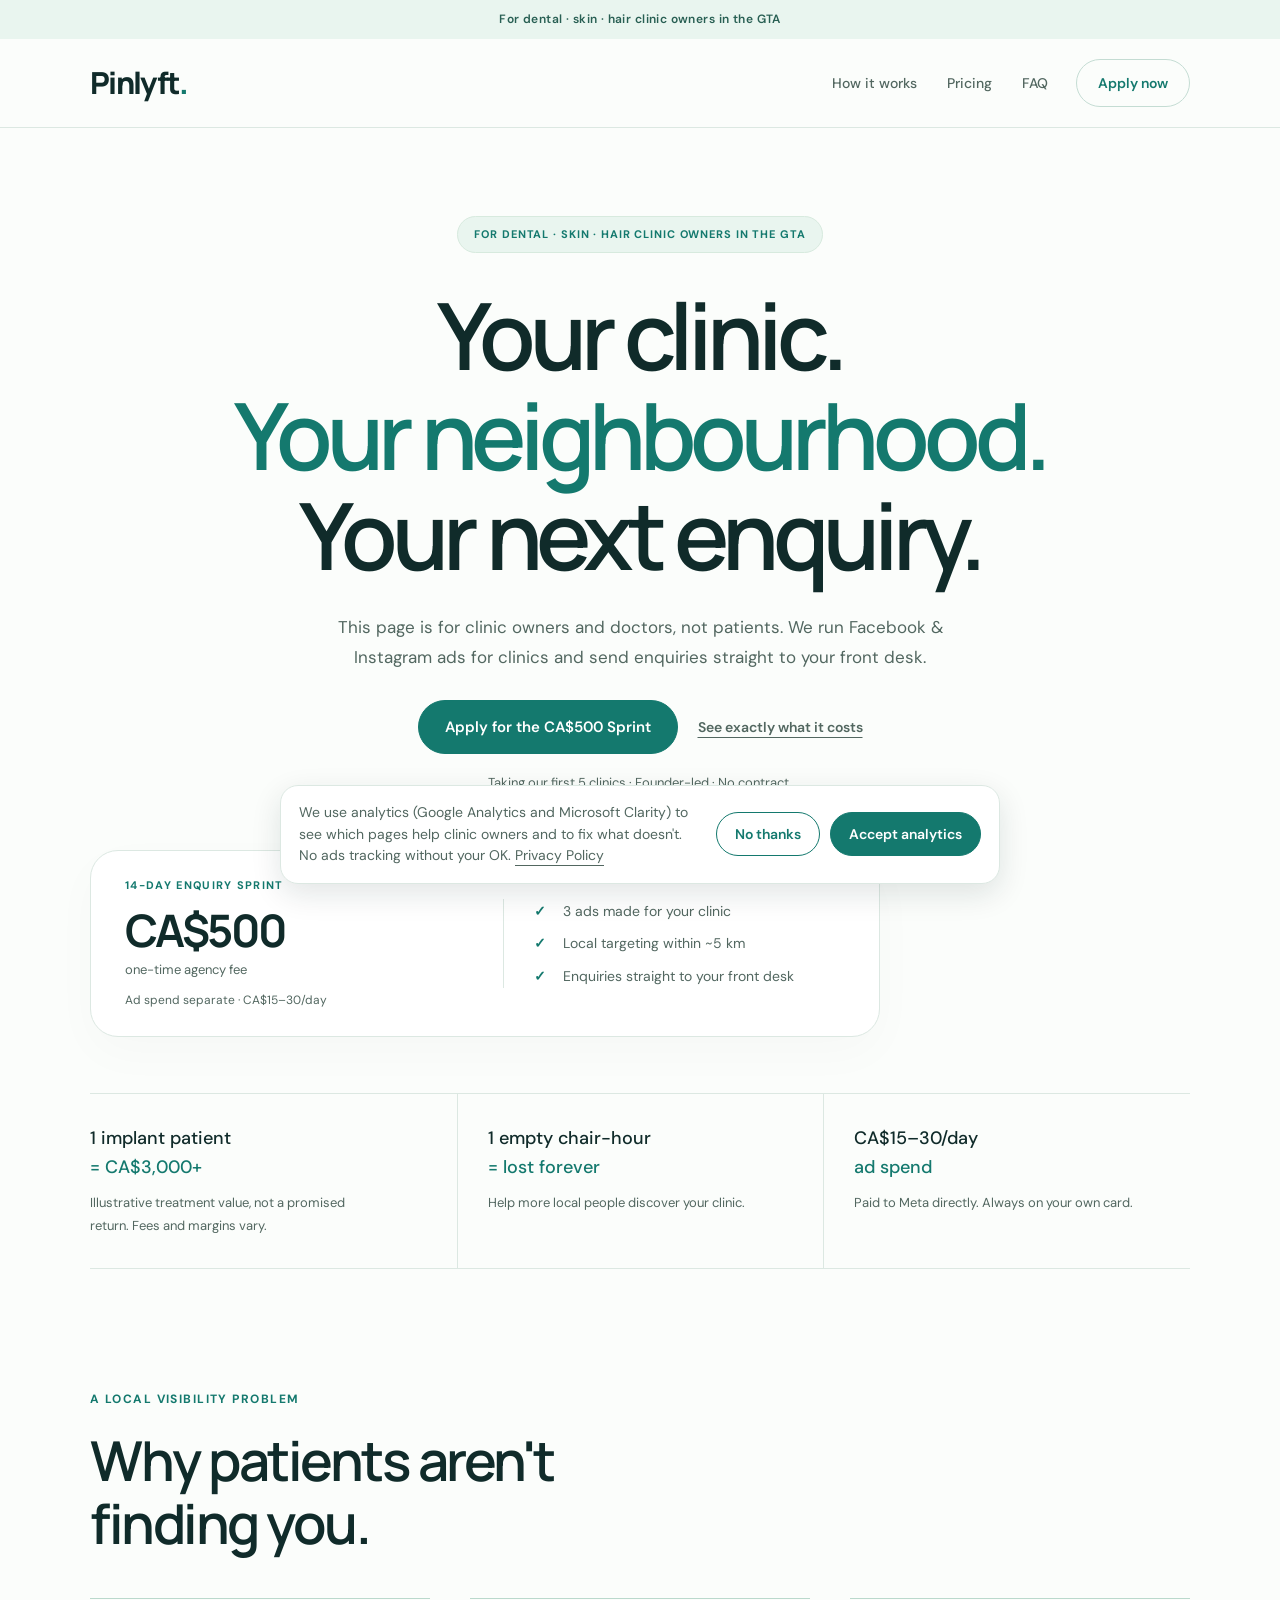
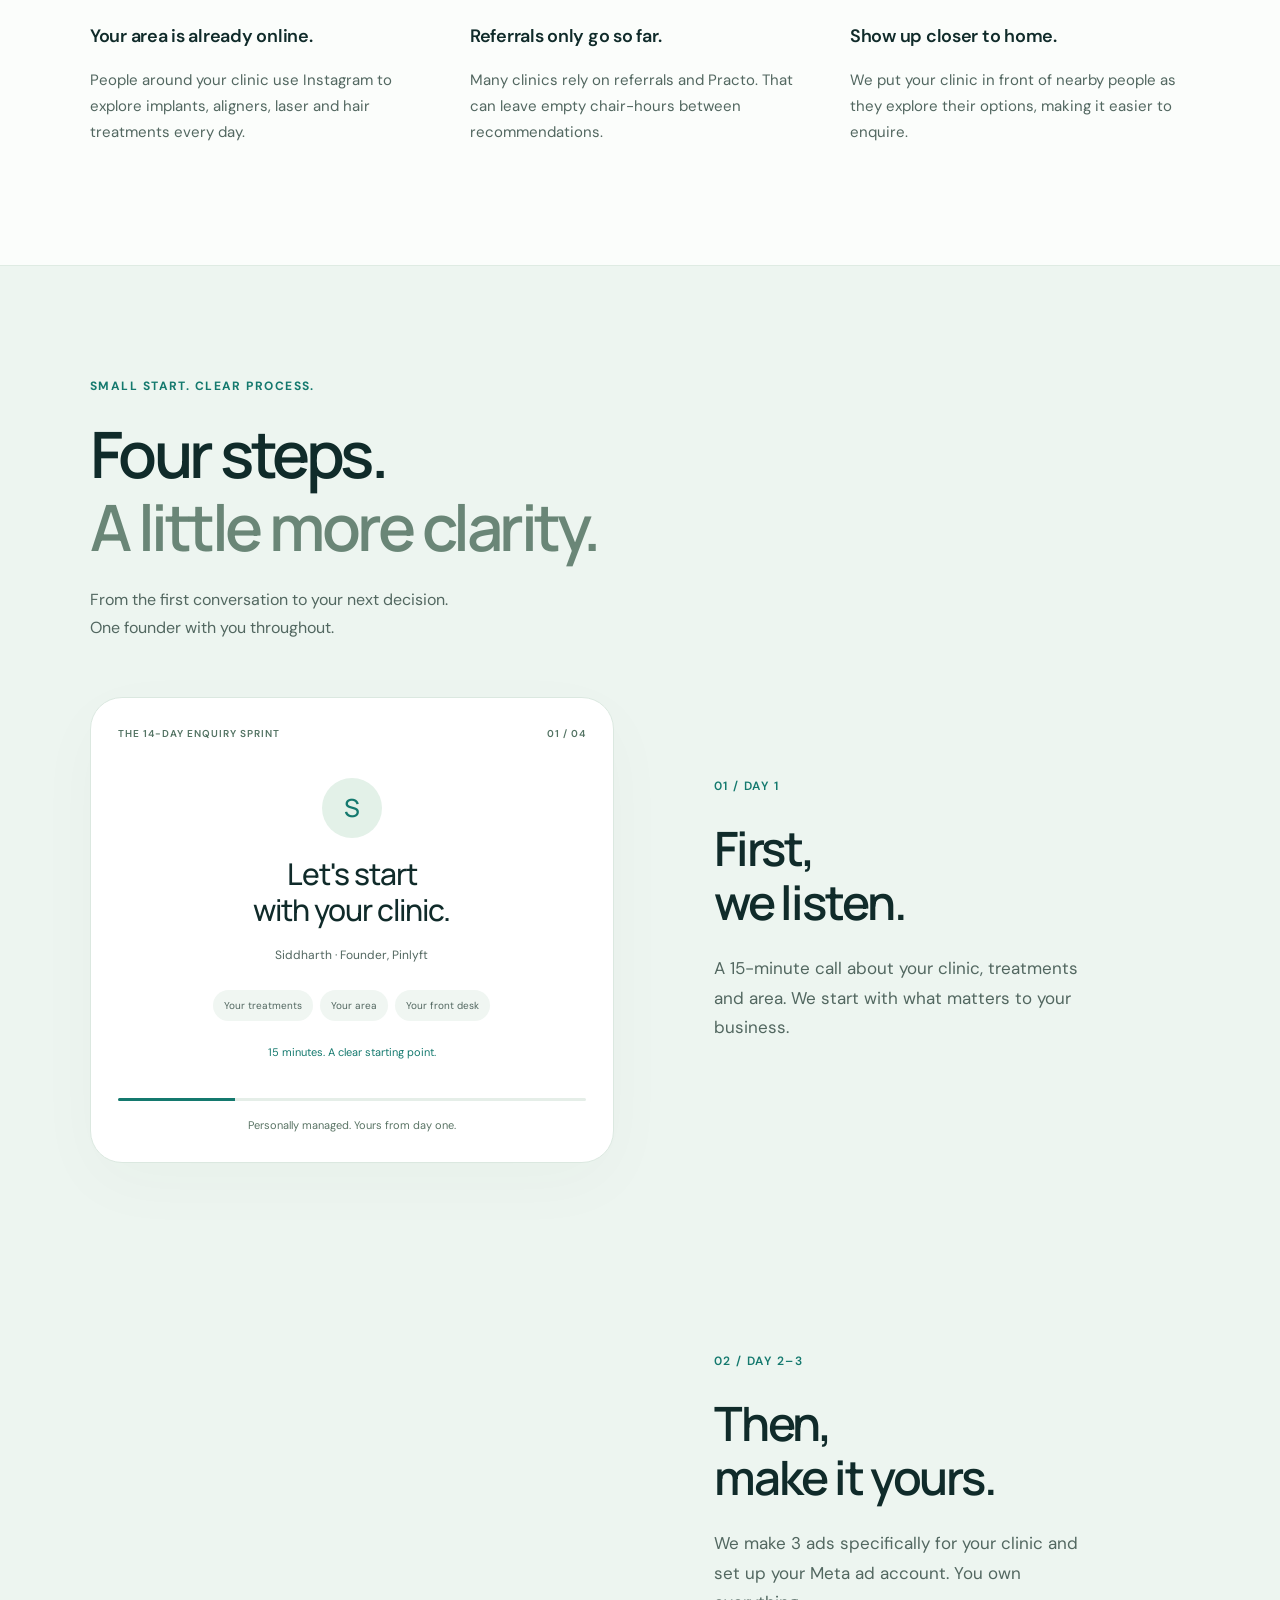
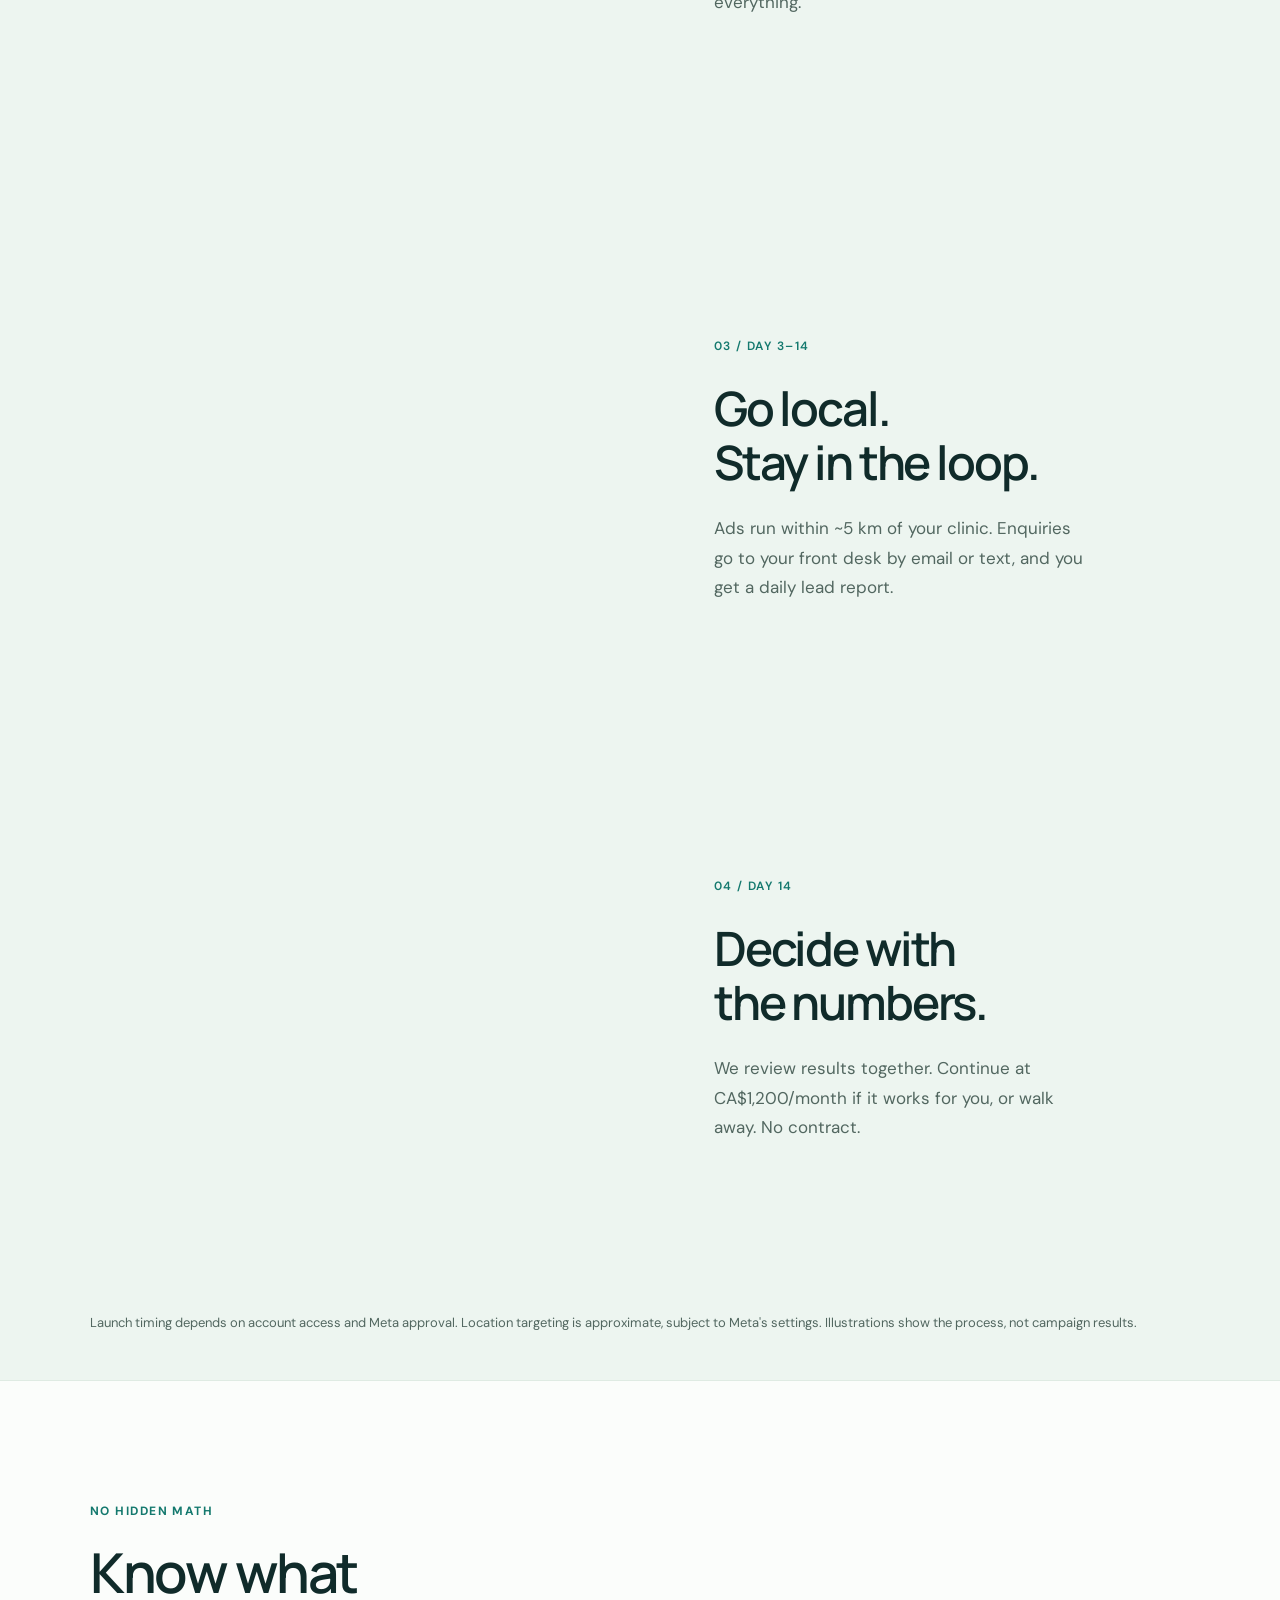
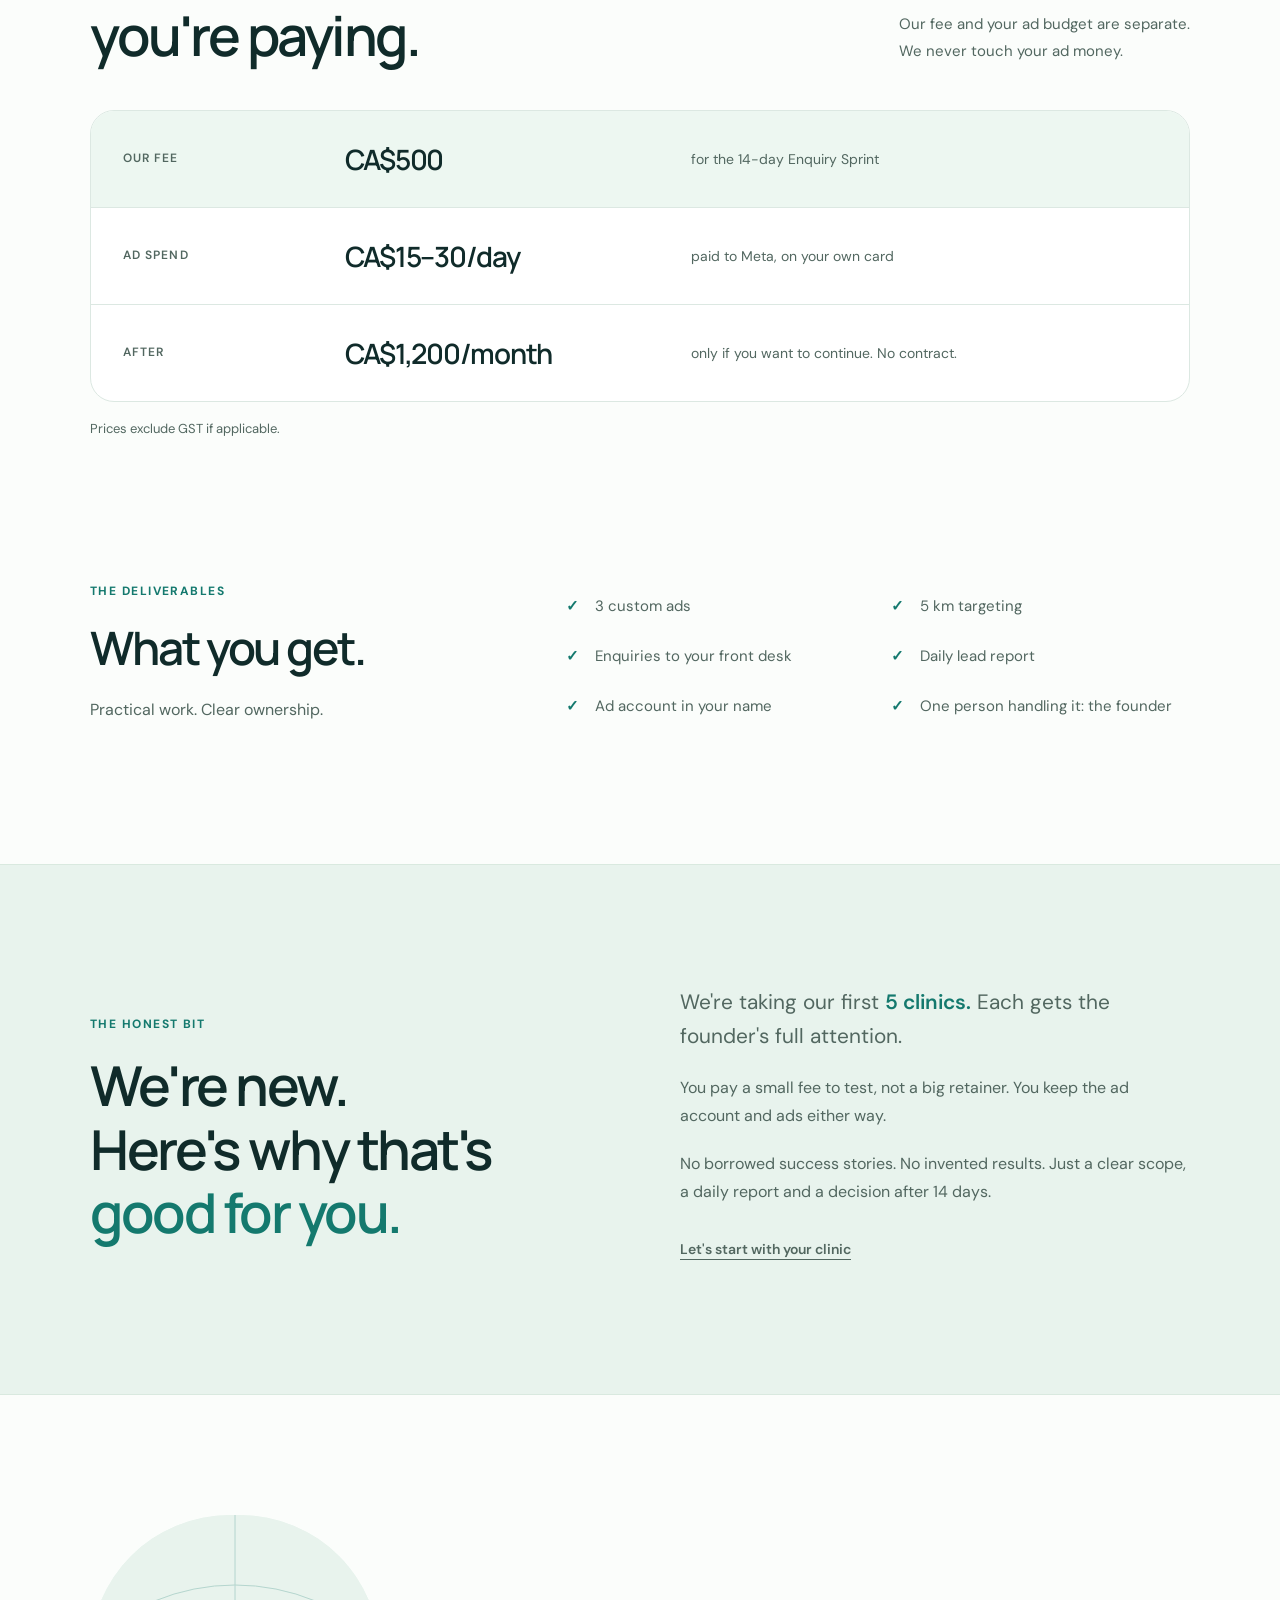
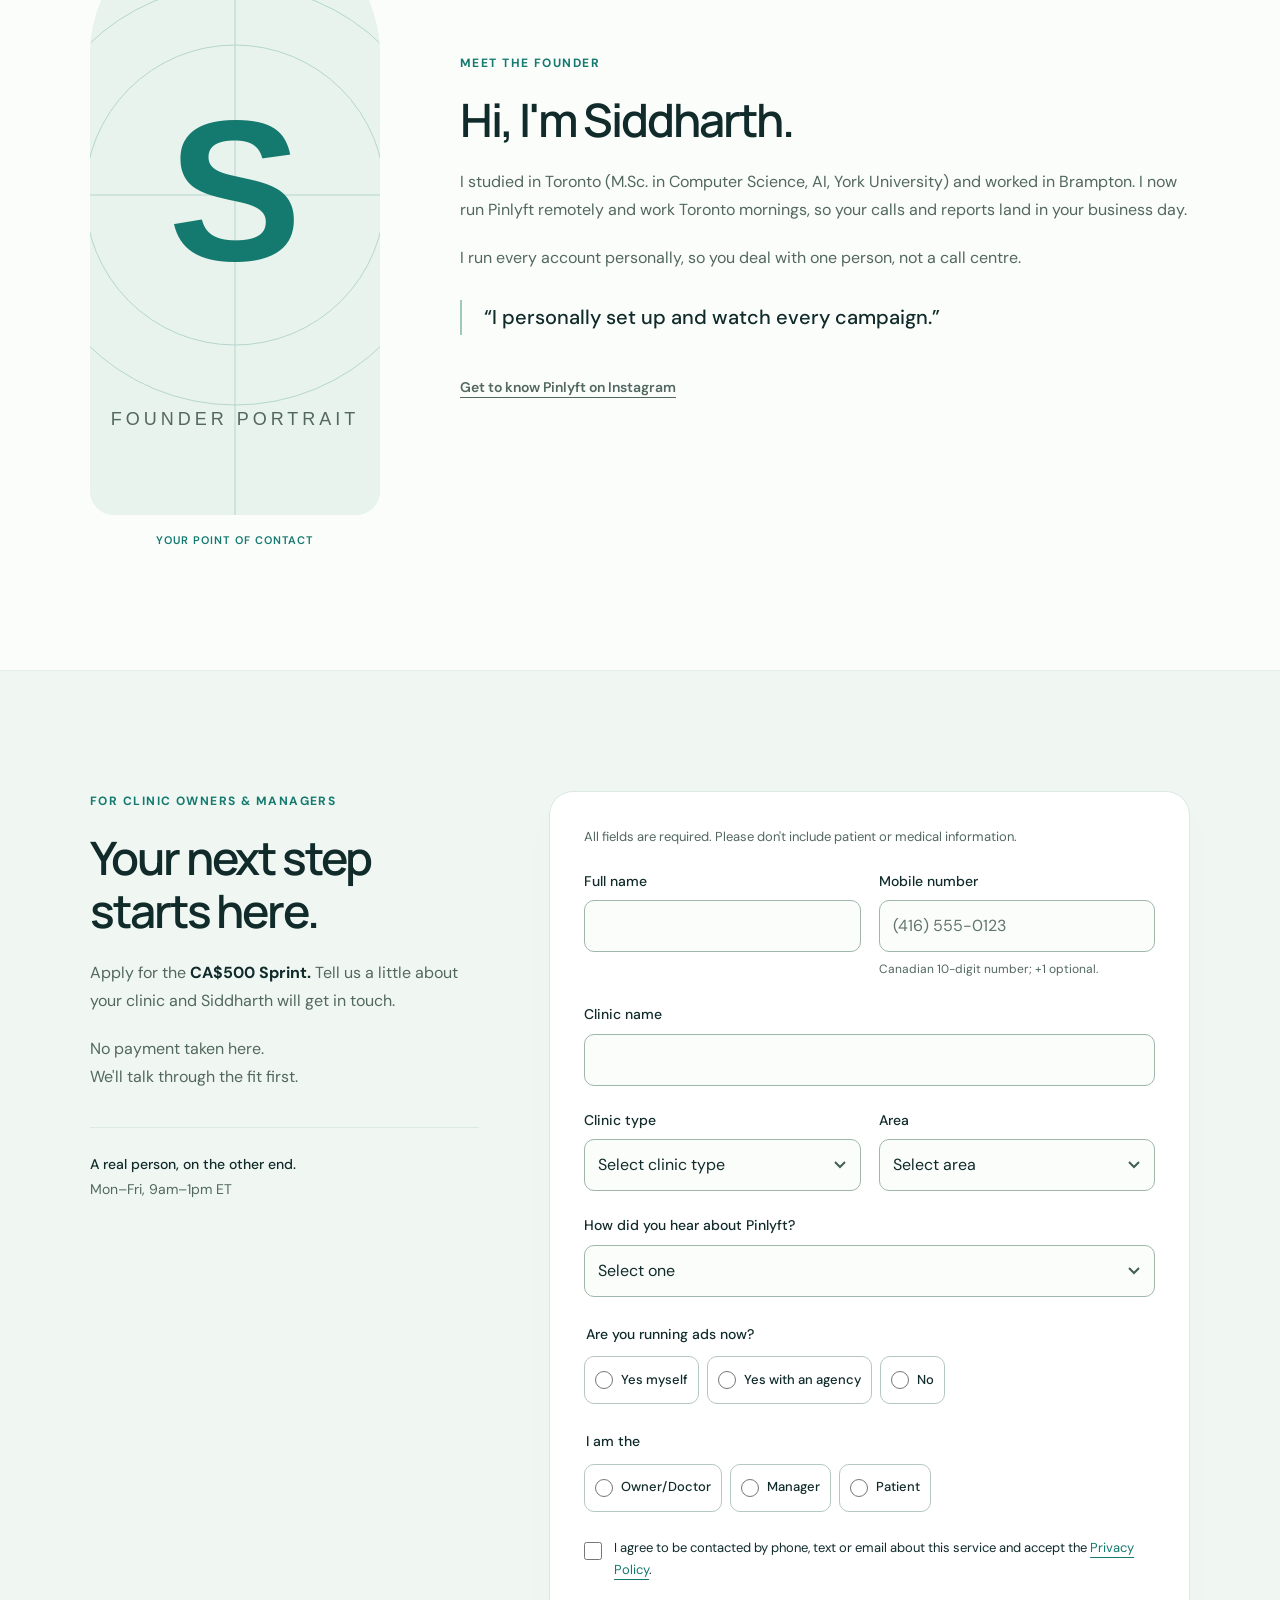
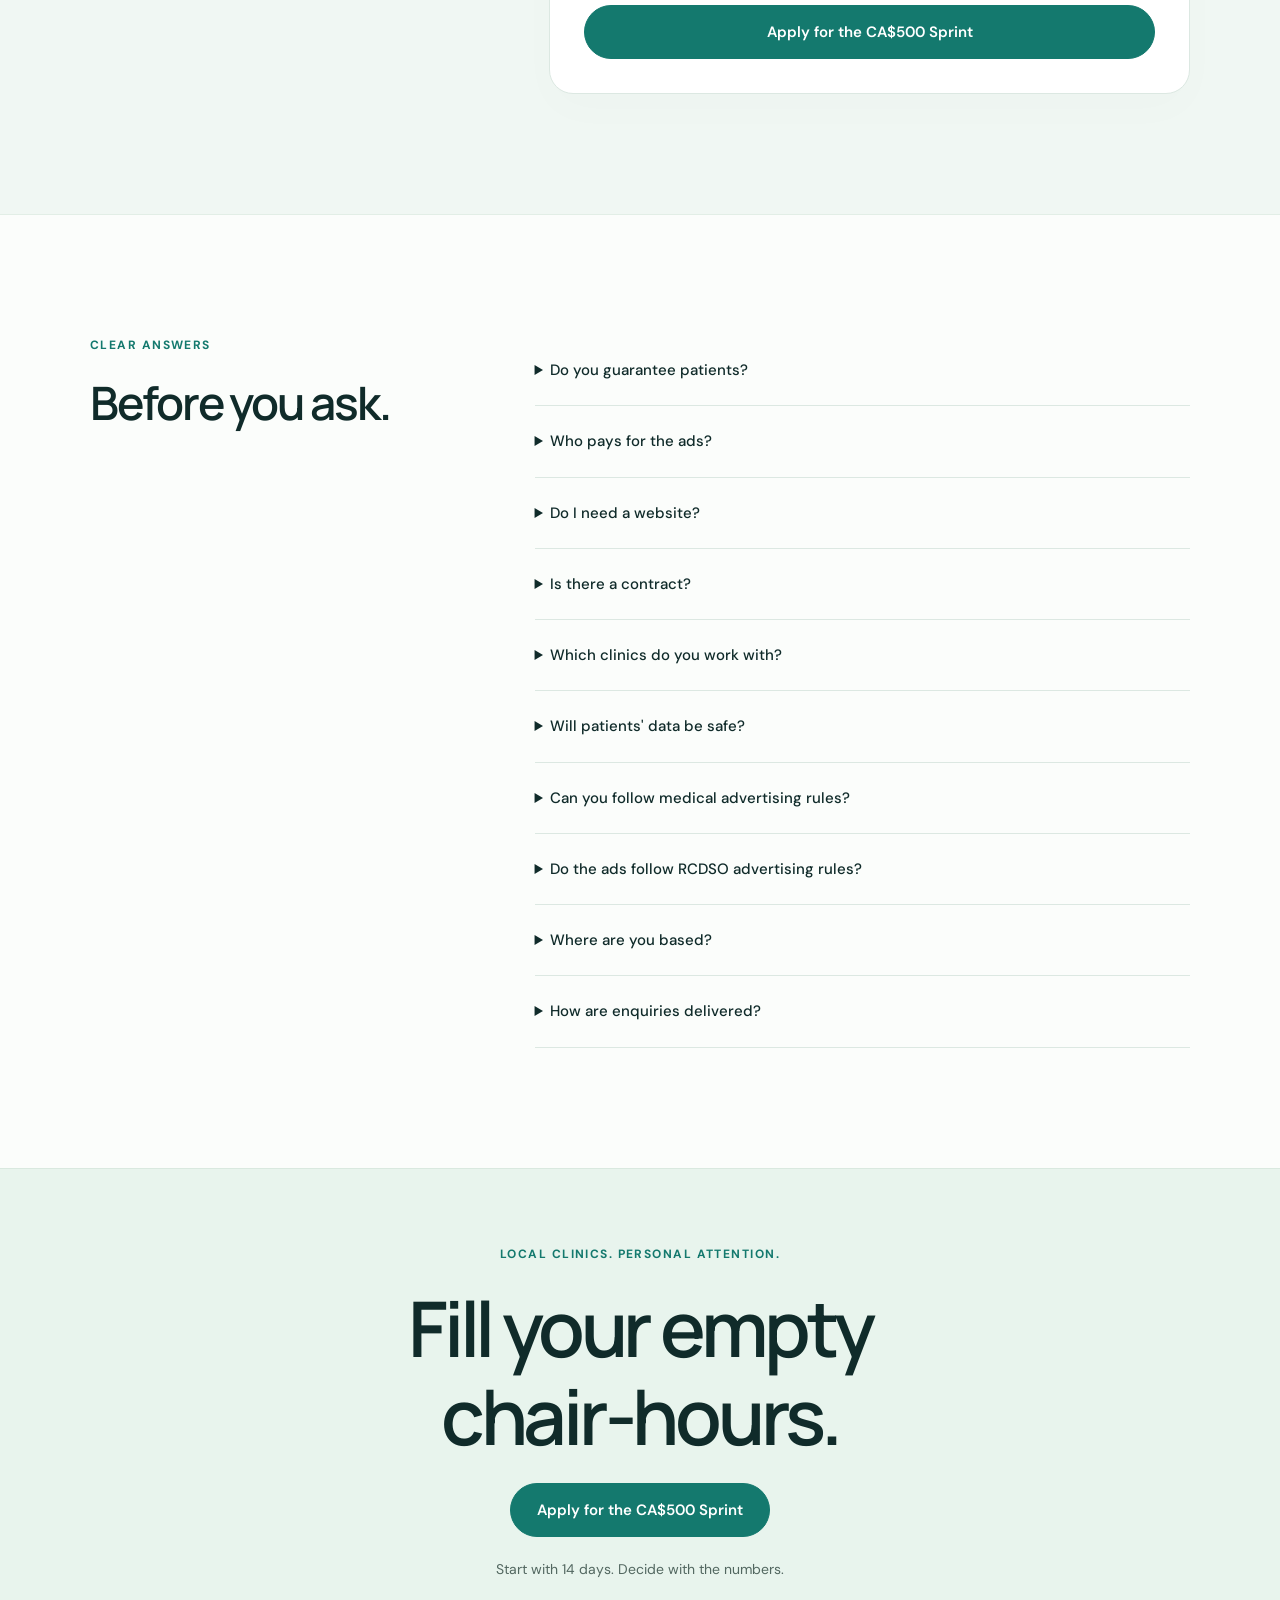
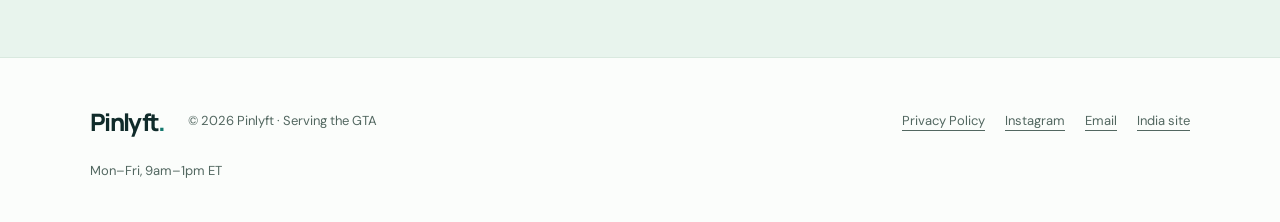
==== canada/index.html @ de2ed261 "Add Canada (GTA) page with CAD pricing, Canadian phone validation and PIPEDA/CASL notice Co-Authored" ====
<!doctype html>
<html lang="en-CA" data-country="CA">
<head><meta charset="utf-8">
<meta name="viewport" content="width=device-width, initial-scale=1">
<meta name="theme-color" content="#FBFDFB">
<link rel="icon" href="/favicon.svg" type="image/svg+xml">
<link rel="preconnect" href="https://fonts.googleapis.com">
<link rel="preconnect" href="https://fonts.gstatic.com" crossorigin>
<link href="https://fonts.googleapis.com/css2?family=DM+Sans:wght@400;500;600;700&family=Manrope:wght@400;500;600;700;800&display=swap" rel="stylesheet">
<link rel="stylesheet" href="/assets/css/style.css">
<script src="/assets/js/tracking.js" defer></script>
<script src="/assets/js/main.js" defer></script>
<title>Pinlyft | Facebook &amp; Instagram Ads for Clinics in the Greater Toronto Area</title>
<meta name="description" content="Meta ads for dental, skin and hair clinic owners in the GTA. Try Pinlyft’s CA$500 14-Day Enquiry Sprint. Your ad account. No contract.">
<link rel="canonical" href="https://pinlyft.github.io/canada/">
<meta property="og:type" content="website">
<meta property="og:locale" content="en_IN">
<meta property="og:site_name" content="Pinlyft">
<meta property="og:title" content="Your clinic. More local enquiries. | Pinlyft">
<meta property="og:description" content="For clinic owners in the GTA. A CA$500, 14-day Meta ads sprint. Clear costs. Your own ad account.">
<meta property="og:url" content="https://pinlyft.github.io/canada/">
<meta property="og:image" content="https://pinlyft.github.io/assets/img/og.jpg">
<meta property="og:image:width" content="1200">
<meta property="og:image:height" content="630">
<meta property="og:image:alt" content="Pinlyft — Meta ads for clinic owners in the GTA. 14-Day Enquiry Sprint, CA$500 plus ad spend.">
<meta name="twitter:card" content="summary_large_image">
<meta name="twitter:title" content="Pinlyft | More local enquiries for your clinic">
<meta name="twitter:description" content="For clinic owners in the GTA. The 14-Day Enquiry Sprint: CA$500 plus ad spend. No contract.">
<meta name="twitter:image" content="https://pinlyft.github.io/assets/img/og.jpg">
<script type="application/ld+json">{"@context":"https://schema.org","@type":"ProfessionalService","name":"Pinlyft","url":"https://pinlyft.github.io/canada/","description":"Facebook and Instagram advertising for dental, skin and hair clinics in the Greater Toronto Area.","areaServed":[{"@type":"City","name":"Toronto"},{"@type":"City","name":"Brampton"},{"@type":"City","name":"Mississauga"}],"founder":{"@type":"Person","name":"Siddharth"},"sameAs":["https://www.instagram.com/pinlyft"],"priceRange":"CA$500–CA$1,200"}</script>
</head>
<body>
<a class="skip" href="#main">Skip to content</a>
<div class="audience">For dental · skin · hair clinic owners in the GTA</div>
<header class="header"><div class="wrap header-inner"><a class="wordmark" href="/" aria-label="Pinlyft home">Pinlyft<span>.</span></a><nav aria-label="Main navigation"><a href="#how-it-works">How it works</a><a href="#pricing">Pricing</a><a href="#faq">FAQ</a></nav><a class="button small"  href="#apply">Apply now</a></div></header>
<main id="main">
<section class="hero wrap premium-hero">
<div class="hero-copy"><p class="eyebrow">FOR DENTAL · SKIN · HAIR CLINIC OWNERS IN THE GTA</p><h1>Your clinic.<br><span>Your neighbourhood.</span><br>Your next enquiry.</h1><p class="intro">This page is for clinic owners and doctors, not patients. We run Facebook &amp; Instagram ads for clinics and send enquiries straight to your front desk.</p><div class="actions"><a class="button" href="#apply">Apply for the CA$500 Sprint</a><a class="text-link" href="#pricing">See exactly what it costs</a></div><p class="fine hero-note">Taking our first 5 clinics · Founder-led · No contract.</p></div>
<aside class="sprint-card" aria-label="14-Day Enquiry Sprint offer"><div class="card-top"><span class="eyebrow">THE LOCAL ADVANTAGE</span><span class="pill">GREATER TORONTO</span></div><div class="radius-art" aria-hidden="true"><div class="orbit orbit-one"></div><div class="orbit orbit-two"></div><div class="orbit orbit-three"></div><span class="map-label label-a">YOUR NEIGHBOURHOOD</span><div class="clinic-mark"><svg viewBox="0 0 48 48" fill="none"><path d="M10 42V14h28v28M6 42h36M18 42V30h12v12M24 4v14M17 11h14" stroke="currentColor" stroke-width="3"/><path d="M17 23h3m8 0h3" stroke="currentColor" stroke-width="3"/></svg></div><span class="radius-label">~5 km targeting</span></div><p class="eyebrow">14-DAY ENQUIRY SPRINT</p><p class="offer-price">CA$500<span>one-time agency fee</span></p><ul class="checks"><li>3 ads made for your clinic</li><li>Local targeting within ~5 km</li><li>Enquiries straight to your front desk</li></ul><div class="card-bottom">Ad spend separate · CA$15–30/day</div></aside>
</section>
<section class="math wrap" aria-label="The math"><div><strong>1 implant patient<br><span>= CA$3,000+</span></strong><p>Illustrative treatment value, not a promised return. Fees and margins vary.</p></div><div><strong>1 empty chair-hour<br><span>= lost forever</span></strong><p>Help more local people discover your clinic.</p></div><div><strong>CA$15–30/day<br><span>ad spend</span></strong><p>Paid to Meta directly. Always on your own card.</p></div></section>
<section class="section wrap reveal"><div class="section-heading"><p class="eyebrow">A LOCAL VISIBILITY PROBLEM</p><h2>Why patients aren't<br>finding you.</h2></div><div class="three-col points"><article><h3>Your area is already online.</h3><p>People around your clinic use Instagram to explore implants, aligners, laser and hair treatments every day.</p></article><article><h3>Referrals only go so far.</h3><p>Many clinics rely on referrals and Practo. That can leave empty chair-hours between recommendations.</p></article><article><h3>Show up closer to home.</h3><p>We put your clinic in front of nearby people as they explore their options, making it easier to enquire.</p></article></div></section>
<section id="how-it-works" class="scroll-story" aria-labelledby="story-title">
<div class="wrap story-heading"><p class="eyebrow">SMALL START. CLEAR PROCESS.</p><h2 id="story-title">Four steps.<br><span>A little more clarity.</span></h2><p>From the first conversation to your next decision.<br>One founder with you throughout.</p></div>
<div class="wrap story-grid">
<div class="story-visual" aria-hidden="true" data-scene="0">
<div class="story-caption"><span>THE 14-DAY ENQUIRY SPRINT</span><span class="scene-counter">01 / 04</span></div>
<div class="visual-stage">
<div class="scene scene-call"><div class="conversation"><div class="avatar">S</div><p>Let's start<br>with your clinic.</p><span>Siddharth · Founder, Pinlyft</span><div class="call-details"><span>Your treatments</span><span>Your area</span><span>Your front desk</span></div><div class="call-time">15 minutes. A clear starting point.</div></div></div>
<div class="scene scene-creative"><div class="creative-card creative-back"><span>SKIN</span></div><div class="creative-card creative-mid"><span>HAIR</span></div><div class="creative-card creative-front"><span>MADE FOR YOUR CLINIC</span><div class="creative-symbol">P<span>.</span></div><strong>Local care.<br>Local attention.</strong><small>Illustrative ad layout</small></div><div class="creative-label">3 custom ads. Your own account.</div></div>
<div class="scene scene-local"><div class="local-ring ring-outer"></div><div class="local-ring ring-middle"></div><div class="local-ring ring-inner"></div><div class="clinic-pin">Your<br>clinic</div><span class="radius-note">~5 km</span><div class="enquiry-note"><span>DIRECT TO YOUR FRONT DESK</span><strong>Enquiries sent to you daily.</strong><small>Daily lead reporting included.</small></div></div>
<div class="scene scene-decision"><div class="decision-sheet"><span>DAY 14 · REVIEW TOGETHER</span><h3>Your numbers.<br>Your next move.</h3><div><small>CONTINUE IF IT WORKS</small><strong>CA$1,200<span>/month</span></strong></div><p>Or walk away.<br>You keep the ads and account.</p><span class="decision-tag">No contract.</span></div></div>
</div><div class="story-track"><span></span></div><p class="story-bottom">Personally managed. Yours from day one.</p>
</div>
<ol class="story-chapters">
<li data-chapter="0"><span class="chapter-index">01 / DAY 1</span><h3>First,<br> we listen.</h3><p>A 15-minute call about your clinic, treatments and area. We start with what matters to your business.</p></li>
<li data-chapter="1"><span class="chapter-index">02 / DAY 2–3</span><h3>Then,<br> make it yours.</h3><p>We make 3 ads specifically for your clinic and set up your Meta ad account. You own everything.</p></li>
<li data-chapter="2"><span class="chapter-index">03 / DAY 3–14</span><h3>Go local.<br> Stay in the loop.</h3><p>Ads run within ~5 km of your clinic. Enquiries go to your front desk by email or text, and you get a daily lead report.</p></li>
<li data-chapter="3"><span class="chapter-index">04 / DAY 14</span><h3>Decide with<br> the numbers.</h3><p>We review results together. Continue at CA$1,200/month if it works for you, or walk away. No contract.</p></li>
</ol>
</div><p class="fine wrap story-disclaimer">Launch timing depends on account access and Meta approval. Location targeting is approximate, subject to Meta's settings. Illustrations show the process, not campaign results.</p>
</section>
<section id="pricing" class="section wrap reveal"><div class="section-heading split"><div><p class="eyebrow">NO HIDDEN MATH</p><h2>Know what<br>you're paying.</h2></div><p>Our fee and your ad budget are separate.<br>We never touch your ad money.</p></div><div class="pricing-table" role="table" aria-label="Sprint and ongoing pricing"><div class="price-row" role="row"><span role="rowheader">OUR FEE</span><strong role="cell">CA$500</strong><span role="cell">for the 14-day Enquiry Sprint</span></div><div class="price-row" role="row"><span role="rowheader">AD SPEND</span><strong role="cell">CA$15–30/day</strong><span role="cell">paid to Meta, on your own card</span></div><div class="price-row" role="row"><span role="rowheader">AFTER</span><strong role="cell">CA$1,200/month</strong><span role="cell">only if you want to continue. No contract.</span></div></div><p class="fine">Prices exclude GST if applicable.</p></section>
<section class="section wrap included reveal"><div><p class="eyebrow">THE DELIVERABLES</p><h2>What you get.</h2><p>Practical work. Clear ownership.</p></div><ul class="checks checklist"><li>3 custom ads</li><li>5 km targeting</li><li>Enquiries to your front desk</li><li>Daily lead report</li><li>Ad account in your name</li><li>One person handling it: the founder</li></ul></section>
<section class="honest section reveal"><div class="wrap honest-inner"><div><p class="eyebrow">THE HONEST BIT</p><h2>We're new.<br>Here's why that's<br><span>good for you.</span></h2></div><div><p class="large-copy">We're taking our first <strong>5 clinics.</strong> Each gets the founder's full attention.</p><p>You pay a small fee to test, not a big retainer. You keep the ad account and ads either way.</p><p>No borrowed success stories. No invented results. Just a clear scope, a daily report and a decision after 14 days.</p><a class="text-link" href="#apply">Let's start with your clinic</a></div></div></section>
<section class="section wrap founder reveal"><div class="founder-photo"><img src="/assets/img/founder-placeholder.svg" data-founder-photo alt="S monogram placeholder for Siddharth's portrait" width="600" height="600" loading="lazy"><span>YOUR POINT OF CONTACT</span></div><div><p class="eyebrow">MEET THE FOUNDER</p><h2>Hi, I'm Siddharth.</h2><p>I studied in Toronto (M.Sc. in Computer Science, AI, York University) and worked in Brampton. I now run Pinlyft remotely and work Toronto mornings, so your calls and reports land in your business day.</p><p>I run every account personally, so you deal with one person, not a call centre.</p><blockquote>“I personally set up and watch every campaign.”</blockquote><a class="text-link" href="https://www.instagram.com/pinlyft" target="_blank" rel="noopener noreferrer">Get to know Pinlyft on Instagram</a></div></section>
<section id="apply" class="section section-tint"><div class="wrap apply-layout"><div class="apply-copy"><p class="eyebrow">FOR CLINIC OWNERS &amp; MANAGERS</p><h2>Your next step<br>starts here.</h2><p>Apply for the <strong>CA$500 Sprint.</strong> Tell us a little about your clinic and Siddharth will get in touch.</p><p>No payment taken here.<br>We'll talk through the fit first.</p><div class="working-hours"><strong>A real person, on the other end.</strong><p>Mon–Fri, 9am–1pm ET</p></div></div><form id="application-form" class="application" method="post"><noscript><p class="notice">Please enable JavaScript to submit this form or visit <a href="https://www.instagram.com/pinlyft">Pinlyft on Instagram</a>.</p></noscript><p class="fine">All fields are required. Please don't include patient or medical information.</p><div class="form-grid"><div class="field"><label for="full-name">Full name</label><input id="full-name" name="name" autocomplete="name" required maxlength="100"></div><div class="field"><label for="phone">Mobile number</label><input id="phone" name="phone" type="tel" inputmode="tel" autocomplete="tel" placeholder="(416) 555-0123" aria-describedby="phone-hint" required maxlength="20"><small id="phone-hint">Canadian 10-digit number; +1 optional.</small></div><div class="field full"><label for="clinic">Clinic name</label><input id="clinic" name="clinic_name" autocomplete="organization" required maxlength="160"></div><div class="field"><label for="clinic-type">Clinic type</label><select id="clinic-type" name="clinic_type" required><option value="">Select clinic type</option><option>Dental</option><option>Skin</option><option>Hair</option><option>Multi-speciality</option><option>Other</option></select></div><div class="field"><label for="area">Area</label><select id="area" name="city" required><option value="">Select area</option><option>Toronto</option><option>Brampton</option><option>Mississauga</option><option>Vaughan / Markham</option><option>Other</option></select></div><div class="field full"><label for="heard-from">How did you hear about Pinlyft?</label><select id="heard-from" name="heard_from" required><option value="">Select one</option><option>Instagram or Facebook ad</option><option>Instagram profile or post</option><option>Message from Pinlyft</option><option>Google search</option><option>Google Maps</option><option>ChatGPT or another AI assistant</option><option>Friend or colleague</option><option>Other</option></select></div></div><fieldset><legend>Are you running ads now?</legend><div class="choices"><label><input type="radio" name="running_ads" value="Yes myself" required>Yes myself</label><label><input type="radio" name="running_ads" value="Yes with an agency">Yes with an agency</label><label><input type="radio" name="running_ads" value="No">No</label></div></fieldset><fieldset aria-describedby="patient-message"><legend>I am the</legend><div class="choices"><label><input type="radio" name="role" value="Owner/Doctor" required>Owner/Doctor</label><label><input type="radio" name="role" value="Manager">Manager</label><label><input type="radio" name="role" value="Patient">Patient</label></div><p id="patient-message" class="notice" role="status" hidden>This form is for clinic owners. Please contact your clinic directly.</p></fieldset><div class="honeypot" aria-hidden="true"><label for="website">Leave this field empty</label><input id="website" name="_gotcha" tabindex="-1" autocomplete="off"></div><label class="consent"><input type="checkbox" name="consent" value="Agreed to phone/text/email contact and Privacy Policy" required><span>I agree to be contacted by phone, text or email about this service and accept the <a href="/privacy.html" target="_blank" rel="noopener">Privacy Policy</a>.</span></label><button id="submit-application" class="button" type="submit" disabled>Apply for the CA$500 Sprint</button><div id="form-feedback" role="status" aria-live="polite" tabindex="-1" hidden><p id="form-message"></p><a class="button secondary" id="form-whatsapp" href="mailto:pinlyft.agency@gmail.com?subject=14-Day%20Enquiry%20Sprint%20(Canada)">Or email us</a></div></form></div></section>
<section id="faq" class="section wrap faq reveal"><div><p class="eyebrow">CLEAR ANSWERS</p><h2>Before you ask.</h2></div><div class="faq-list"><details><summary>Do you guarantee patients?</summary><p>No. Nobody honest can. We commit to the work: 3 ads, setup, daily reports and full transparency on numbers. Enquiries, bookings and revenue depend on several factors, including your offer and follow-up.</p></details><details><summary>Who pays for the ads?</summary><p>You pay Meta directly on your own card, CA$15–30/day. We never handle your ad money.</p></details><details><summary>Do I need a website?</summary><p>No. Enquiries come through an Instagram/Facebook form and are sent to your front desk.</p></details><details><summary>Is there a contract?</summary><p>No. After 14 days you decide.</p></details><details><summary>Which clinics do you work with?</summary><p>Dental, skin and hair clinics across the Greater Toronto Area, starting with Toronto, Brampton and Mississauga.</p></details><details><summary>Will patients' data be safe?</summary><p>We limit access to you, us and the service providers needed to deliver enquiries. No system is risk-free. Each clinic's patient lead form needs its own privacy notice; see our <a href="/privacy.html#clinic-campaigns">Privacy Policy</a> for how these differ.</p></details><details><summary>Can you follow medical advertising rules?</summary><p>Yes. We avoid misleading claims and before/after promises, and follow Meta's health ad policies. We check creative with you before launch; professional and treatment-specific restrictions may also apply.</p></details><details><summary>Do the ads follow RCDSO advertising rules?</summary><p>Yes. The ads stay factual: no testimonials, no superiority terms like “best” or “state of the art”, no unverifiable claims and nothing that plays on fear. You approve every ad before it runs.</p></details><details><summary>Where are you based?</summary><p>Siddharth runs Pinlyft remotely and works Toronto mornings, Mon–Fri 9am–1pm ET. Your ads run on your own Meta ad account in your name, so you see every dollar in real time.</p></details><details><summary>How are enquiries delivered?</summary><p>Each enquiry (name, phone, treatment interest) is sent to your front desk by email or text the same day, plus a daily summary. Calling back within an hour makes the biggest difference.</p></details></div></section>
<section class="final-cta"><div class="wrap"><p class="eyebrow">LOCAL CLINICS. PERSONAL ATTENTION.</p><h2>Fill your empty<br>chair-hours.</h2><a class="button" href="#apply">Apply for the CA$500 Sprint</a><p>Start with 14 days. Decide with the numbers.</p></div></section>
</main><footer class="footer wrap"><a class="wordmark" href="/">Pinlyft<span>.</span></a><p>© <span data-year>2026</span> Pinlyft · Serving the GTA</p><nav aria-label="Footer"><a href="/privacy.html">Privacy Policy</a><a href="https://www.instagram.com/pinlyft" target="_blank" rel="noopener noreferrer">Instagram</a><a href="mailto:pinlyft.agency@gmail.com">Email</a><a href="/">India site</a></nav><p class="fine">Mon–Fri, 9am–1pm ET</p></footer>
<div id="contact-help" class="contact-help wrap" role="status" hidden></div>
<a class="floating-wa button" href="#apply">Apply now</a>
</body></html>
---- assets/css/style.css ----
/* Pinlyft — Soft minimal. Buildless, responsive and accessible. */
:root{--navy:#102b2a;--card:#fff;--teal:#14796e;--white:#173c37;--body:#526760;--warm:#175e55;--line:#dce8e2;--paper:#fbfdfb;--mint:#e9f5ef;--max:1100px;color-scheme:light}
*{box-sizing:border-box}html{scroll-behavior:smooth;scroll-padding-top:110px}body{margin:0;background:var(--paper);color:var(--body);font:16px/1.75 'DM Sans',Arial,sans-serif;-webkit-font-smoothing:antialiased}a{color:inherit;text-underline-offset:5px}a:hover{color:var(--teal)}button,input,select{font:inherit}button,a,input,select,summary{-webkit-tap-highlight-color:transparent}button{cursor:pointer}img,svg{max-width:100%;display:block}h1,h2,h3,p{margin-top:0}h1,h2{font-family:Manrope,Arial,sans-serif;font-weight:600;color:var(--navy);letter-spacing:-.045em;line-height:1.15}h1{font-size:clamp(2.6rem,5.6vw,4.5rem);margin-bottom:26px}h2{font-size:clamp(2rem,3.6vw,3rem);margin-bottom:22px}h3{font-size:1.125rem;font-weight:600;line-height:1.45;color:var(--navy);letter-spacing:-.015em}p{margin-bottom:20px}strong{color:var(--navy)}:focus-visible{outline:3px solid #9a5c13;outline-offset:5px}::selection{background:#cdebe0;color:var(--navy)}[hidden]{display:none!important}.wrap{width:min(var(--max),calc(100% - 48px));margin-inline:auto}.audience{text-align:center;background:var(--mint);color:#285f53;font-size:.75rem;font-weight:600;padding:9px 20px;letter-spacing:.035em}.header{position:sticky;top:0;background:rgba(251,253,251,.97);z-index:20;border-bottom:1px solid var(--line)}.header-inner{display:flex;align-items:center;justify-content:space-between;gap:28px;min-height:88px}.wordmark{font-family:Manrope,Arial,sans-serif;font-size:1.9rem;font-weight:800;letter-spacing:-1.7px;line-height:1;text-decoration:none;color:var(--navy)}.wordmark span{color:var(--teal)}.header nav{display:flex;gap:30px;margin-left:auto}.header nav a{font-size:.875rem;font-weight:500;text-decoration:none;min-height:48px;display:flex;align-items:center}.button{display:inline-flex;justify-content:center;align-items:center;min-height:54px;padding:15px 26px;background:var(--teal);border:1px solid var(--teal);border-radius:99px;color:#fff;font-weight:600;font-size:.9375rem;text-align:center;line-height:1.5;text-decoration:none;transition:background .2s,transform .2s}.button:hover{background:#105e56;color:#fff;transform:translateY(-2px)}.button:disabled{opacity:.55;cursor:not-allowed;transform:none}.button.small{min-height:48px;padding:11px 21px;font-size:.875rem;background:transparent;color:var(--teal);border-color:#c4dcd3}.button.small:hover{background:var(--mint)}.button.secondary{background:#fff;color:var(--teal)}.skip{position:fixed;top:-100px;left:16px;z-index:100;background:#fff;color:var(--navy);padding:14px;border:2px solid var(--teal);border-radius:8px}.skip:focus{top:10px}.eyebrow{color:var(--teal);font-size:.75rem;letter-spacing:.12em;font-weight:700;line-height:1.7;margin-bottom:20px}.hero{display:flex;flex-direction:column;gap:42px;padding-block:64px 56px}.hero-copy{text-align:center;max-width:790px;margin:auto}.hero-copy>.eyebrow{display:inline-block;background:var(--mint);border:1px solid #d7eade;padding:8px 16px;border-radius:99px;font-size:.6875rem;letter-spacing:.08em;margin-bottom:25px}.hero h1{margin-bottom:22px}.hero h1 span{color:var(--teal)}.intro{max-width:580px;font-size:1.0625rem;margin:0 auto}.actions{display:flex;flex-wrap:wrap;gap:20px;align-items:center;justify-content:center;margin-top:27px}.text-link{font-size:.875rem;font-weight:600;display:inline-flex;align-items:center;min-height:48px}.fine{font-size:.8125rem;color:var(--body)}.hero-note{margin-top:18px;margin-bottom:0}.sprint-card{background:#fff;border:1px solid var(--line);border-radius:28px;padding:25px 34px;width:min(790px,100%);display:grid;grid-template-columns:1fr 1fr;column-gap:35px;box-shadow:0 16px 48px #163e2c06;align-items:center}.card-top,.radius-art{display:none}.sprint-card>.eyebrow{grid-column:1;grid-row:1;margin:0;font-size:.6875rem}.offer-price{grid-column:1;grid-row:2;font:700 2.8rem/1.2 Manrope,Arial,sans-serif;letter-spacing:-.05em;color:var(--navy);margin:8px 0 0}.offer-price span{display:block;font-family:'DM Sans',Arial,sans-serif;font-size:.8125rem;font-weight:400;letter-spacing:0;color:var(--body);margin-top:5px}.checks{list-style:none;margin:0;padding:0}.checks li{padding-left:29px;position:relative;margin-bottom:12px;font-size:.9375rem}.checks li:before{content:'✓';position:absolute;left:0;color:var(--teal);font-weight:600}.sprint-card .checks{grid-column:2;grid-row:1/4;border-left:1px solid var(--line);padding-left:30px}.sprint-card .checks li{margin-bottom:8px;font-size:.875rem}.sprint-card .checks li:last-child{margin:0}.card-bottom{grid-column:1;grid-row:3;margin-top:13px;font-size:.75rem}.math{display:grid;grid-template-columns:repeat(3,1fr);border-block:1px solid var(--line)}.math>div{padding:30px}.math>div:first-child{padding-left:0}.math>div+div{border-left:1px solid var(--line)}.math strong{font-size:1.125rem;line-height:1.6;font-weight:500}.math strong span{color:var(--teal)}.math p{font-size:.8125rem;margin:10px 0 0;max-width:280px}.section{padding-block:100px}.section-heading{margin-bottom:42px}.section-heading h2{margin-bottom:0}.three-col{display:grid;grid-template-columns:repeat(3,1fr);gap:40px}.points article{padding-top:24px;border-top:1px solid #bad9cc}.points p{font-size:.9375rem;margin:0}.section-tint{background:#f0f7f3;border-block:1px solid #e2eee6}.split{display:flex;justify-content:space-between;align-items:flex-end;gap:40px}.split>p{margin-bottom:4px;max-width:340px;font-size:.9375rem}.steps{list-style:none;padding:0;display:grid;grid-template-columns:repeat(4,1fr);gap:28px;margin:45px 0 30px}.steps li{padding-top:10px}.step-number{display:inline-flex;align-items:center;justify-content:center;background:#dceee3;color:#28624f;border-radius:50%;width:46px;height:46px;font-size:.875rem;font-weight:500;margin-bottom:22px}.steps .eyebrow{margin-bottom:10px;font-size:.6875rem}.steps h3{font-size:1rem}.steps p:not(.eyebrow){font-size:.875rem}.pricing-table{border:1px solid var(--line);border-radius:24px;overflow:hidden;background:#fff}.price-row{display:grid;grid-template-columns:.7fr 1.15fr 1.7fr;align-items:center;gap:30px;padding:29px 32px;border-bottom:1px solid var(--line)}.price-row:last-child{border:0}.price-row:first-child{background:#edf7f1}.price-row>span:first-child{font-size:.75rem;font-weight:600;letter-spacing:.09em}.price-row strong{font:600 1.75rem Manrope,Arial,sans-serif;color:var(--navy);letter-spacing:-.04em}.price-row>span:last-child{font-size:.875rem}.pricing-table+.fine{margin-top:16px}.included{padding-top:0;display:grid;grid-template-columns:1fr 1.5fr;gap:60px}.checklist{display:grid;grid-template-columns:repeat(2,1fr);gap:12px 25px;align-content:center}.checklist li{font-size:.9375rem}.honest{background:#e8f3ed;border-block:1px solid #d9e9df}.honest-inner{display:grid;grid-template-columns:1fr 1fr;gap:80px;align-items:center}.honest h2{margin:0}.honest h2 span{color:var(--teal)}.large-copy{font-size:1.3rem;line-height:1.65}.large-copy strong{color:var(--teal);font-weight:600}.founder{display:grid;grid-template-columns:290px 1fr;gap:80px;align-items:center}.founder-photo{position:relative}.founder-photo img{aspect-ratio:1;object-fit:cover;border-radius:140px 140px 24px 24px;background:var(--mint)}.founder-photo>span{display:block;text-align:center;margin-top:16px;color:var(--teal);font-size:.6875rem;font-weight:600;letter-spacing:.1em}.founder blockquote{margin:28px 0;border-left:2px solid #9fcab9;padding-left:22px;color:var(--navy);font-size:1.25rem;font-weight:500}.apply-layout{display:grid;grid-template-columns:.85fr 1.4fr;gap:70px}.working-hours{margin-top:36px;padding-top:24px;border-top:1px solid var(--line);font-size:.875rem}.working-hours strong{font-weight:500}.application{min-width:0;background:#fff;padding:34px;border:1px solid var(--line);border-radius:24px;box-shadow:0 15px 45px #163e2c04}.form-grid{display:grid;grid-template-columns:1fr 1fr;gap:22px 18px}.field{min-width:0}.full{grid-column:1/-1}label,legend{font-size:.875rem;color:var(--navy);font-weight:500}.field>label{display:block;margin-bottom:7px}input:not([type=radio]):not([type=checkbox]),select{width:100%;min-width:0;min-height:52px;border:1px solid #9fb7ab;border-radius:10px;background:#fbfdfb;color:var(--navy);padding:11px 13px;font-size:1rem}input::placeholder{color:#61766a}select{appearance:none;padding-right:36px;background-image:url("data:image/svg+xml,%3Csvg xmlns='http://www.w3.org/2000/svg' width='12' height='8'%3E%3Cpath d='m1 1 5 5 5-5' stroke='%23435f52' stroke-width='2' fill='none'/%3E%3C/svg%3E");background-repeat:no-repeat;background-position:right 14px center}.field small{display:block;font-size:.75rem;margin-top:7px}fieldset{border:0;padding:0;margin:25px 0;min-width:0}legend{margin-bottom:10px}.choices{display:flex;flex-wrap:wrap;gap:8px}.choices label{display:flex;align-items:center;gap:8px;border:1px solid #b5c8bd;border-radius:10px;min-height:48px;padding:10px;font-size:.8125rem;cursor:pointer}.choices label:has(input:checked){border-color:var(--teal);background:#ecf7f0}input[type=radio],input[type=checkbox]{accent-color:var(--teal);width:18px;height:18px;flex-shrink:0;margin:0}.consent{display:flex;gap:12px;font-size:.8125rem;font-weight:400;margin-block:24px;line-height:1.7}.consent input{margin-top:5px}.consent a{color:var(--teal)}.application>.button{width:100%}.notice{background:#fff6e5;border-left:3px solid #a16a18;padding:14px;font-size:.875rem;margin-top:15px;color:#5d431d;border-radius:5px}.honeypot{position:absolute;left:-9999px;width:1px;height:1px;overflow:hidden}#form-feedback{margin-top:24px;border-top:1px solid var(--line);padding-top:20px;overflow-wrap:anywhere}#form-feedback p{font-size:.9375rem}.faq{display:grid;grid-template-columns:.8fr 1.4fr;gap:70px}details{border-bottom:1px solid var(--line)}summary{font-size:.9375rem;font-weight:500;cursor:pointer;color:var(--navy);padding:22px 25px 22px 0;min-height:60px}details p{font-size:.875rem;padding-right:25px}details[open] summary{color:var(--teal)}.final-cta{padding:75px 0;text-align:center;background:#e8f4ed;color:var(--body);border-block:1px solid #d9e9df}.final-cta h2{color:var(--navy);font-size:clamp(2.8rem,5vw,4rem)}.final-cta .eyebrow{color:var(--teal)}.final-cta p:last-child{font-size:.875rem;margin:20px 0 0}.footer{display:flex;gap:24px;flex-wrap:wrap;align-items:center;padding-block:40px}.footer .wordmark{font-size:1.5rem}.footer p{margin:0;font-size:.8125rem}.footer nav{display:flex;gap:20px;margin-left:auto;flex-wrap:wrap}.footer nav a{font-size:.8125rem;min-height:48px;display:flex;align-items:center}.footer .fine{width:100%;margin-top:-10px}.floating-wa{display:none}.contact-help{padding:20px;border:1px solid #b5c8bd;border-radius:14px;margin-bottom:20px}.reveal.ready{opacity:0;transform:translateY(15px);transition:opacity .6s,transform .6s}.reveal.ready.visible{opacity:1;transform:none}.legal{max-width:800px;padding-block:70px}.legal h1{font-size:3.5rem}.legal h2{font-family:Manrope,Arial,sans-serif;font-size:1.4rem;font-weight:600;margin-top:38px;letter-spacing:-.02em}.legal li{margin-bottom:10px}.legal a{color:var(--teal)}.error-page{min-height:60vh;display:grid;align-content:center;justify-items:start;padding-block:80px}.error-page h1{font-size:clamp(3rem,7vw,5rem)}
@media(max-width:1000px){.price-row{gap:20px;padding-inline:22px}.price-row strong{font-size:1.45rem}.apply-layout,.faq,.honest-inner,.founder{gap:40px}.founder{grid-template-columns:240px 1fr}.apply-layout{grid-template-columns:.75fr 1.3fr}.application{padding:26px}.form-grid{grid-template-columns:1fr}.steps{grid-template-columns:repeat(2,1fr)}.header nav{gap:20px}}
@media(max-width:700px){html{scroll-padding-top:145px}.wrap{width:calc(100% - 40px)}.audience{font-size:.625rem;padding:8px 15px}.header-inner{min-height:114px;gap:10px;flex-wrap:wrap;padding-top:13px;padding-bottom:7px}.wordmark{font-size:1.7rem}.header nav{order:3;width:100%;justify-content:space-between;margin:0}.header nav a{min-height:44px;font-size:.8125rem}.header .small{min-height:48px;font-size:.75rem;padding:10px 16px}.hero{padding-block:40px;gap:30px}.hero h1{font-size:clamp(2.35rem,9.6vw,3.8rem)}.hero-copy>.eyebrow{font-size:.625rem;padding:7px 12px;letter-spacing:.025em;margin-bottom:24px}.intro{font-size:.9375rem;line-height:1.8}.actions{gap:7px;align-items:stretch;flex-direction:column;margin-top:24px}.actions .button{align-self:center}.actions .text-link{justify-content:center}.hero-note{margin-top:10px;font-size:.75rem}.sprint-card{display:flex;flex-direction:column;text-align:center;padding:25px 22px;border-radius:24px;gap:0}.offer-price{font-size:2.6rem}.sprint-card .checks{border-left:0;border-top:1px solid var(--line);margin-top:20px;padding:20px 0 0;text-align:left;align-self:stretch}.card-bottom{margin-top:18px;font-size:.75rem;order:3}.math{grid-template-columns:1fr}.math>div,.math>div:first-child{padding:23px 0}.math>div+div{border-left:0;border-top:1px solid var(--line)}.math strong br{display:none}.math strong{font-size:1.05rem}.math strong span:before{content:' '}.math p{max-width:none}.section{padding-block:60px}.three-col{grid-template-columns:1fr;gap:28px}.split{display:block}.split>p{margin-top:24px}.section-heading{margin-bottom:30px}.steps{gap:25px 18px}.steps h3{font-size:.9375rem}.steps li{padding-top:8px}.step-number{margin-bottom:18px}.price-row{grid-template-columns:1fr;padding:23px;gap:6px}.price-row strong{font-size:1.7rem}.included{padding-top:0;grid-template-columns:1fr;gap:20px}.checklist{grid-template-columns:1fr;gap:5px}.honest-inner,.founder,.apply-layout,.faq{grid-template-columns:1fr;gap:30px}.honest .large-copy{font-size:1.2rem}.founder-photo{max-width:240px}.founder h2{font-size:2.2rem}.application{padding:24px 18px;border-radius:20px}.apply-copy>p{max-width:420px}.working-hours{margin-top:24px}.choices{gap:7px}.choices label{font-size:.75rem;padding:9px}.footer{gap:12px;padding-bottom:105px}.footer nav{width:100%;margin:0;gap:20px}.footer .fine{margin-top:0}.floating-wa{display:inline-flex;position:fixed;bottom:calc(16px + env(safe-area-inset-bottom));right:16px;z-index:15;box-shadow:0 5px 25px #143b2928;min-height:48px;padding:12px 18px}.legal{padding-block:45px}.legal h1{font-size:2.7rem}.legal h2{font-size:1.3rem}.error-page{min-height:55vh}.final-cta{padding:55px 0}}
@media(prefers-reduced-motion:reduce){html{scroll-behavior:auto}*,*:before,*:after{transition:none!important;animation:none!important}.reveal.ready{opacity:1;transform:none}.button:hover{transform:none}}
/* Editorial scroll sequence. Native scrolling stays under the visitor's control. */
.premium-hero{padding-top:88px;gap:50px}.hero-copy{max-width:1000px}.hero h1{font-size:clamp(3rem,7.25vw,6.2rem);font-weight:600;line-height:1.08;letter-spacing:-.065em}.hero-copy>.eyebrow{margin-bottom:32px}.hero .intro{margin-top:28px;max-width:610px}.hero .sprint-card{margin-top:5px}.section{padding-block:120px}.included{padding-top:0}.section-heading h2{font-size:clamp(2.5rem,4.3vw,3.7rem)}.honest h2{font-size:clamp(2.5rem,4.3vw,3.7rem)}.final-cta h2{font-size:clamp(3rem,6vw,5rem);letter-spacing:-.055em}.scroll-story{padding:110px 0 45px;background:#edf5f0;border-block:1px solid #dfebe3}.story-heading{margin-bottom:55px}.story-heading h2{font-size:clamp(2.5rem,5vw,4.2rem);letter-spacing:-.055em}.story-heading h2 span{color:#6a8677}.story-heading>p:last-child{font-size:1rem;margin:0}.story-grid{display:grid;grid-template-columns:1.1fr 1fr;gap:100px;align-items:start}.story-visual{position:sticky;top:125px;background:#fff;border:1px solid #dbe8e0;border-radius:32px;padding:27px;box-shadow:0 20px 70px #1b493207;min-width:0}.story-caption{display:flex;justify-content:space-between;gap:15px;font-size:.625rem;font-weight:600;letter-spacing:.1em;color:#537363}.scene-counter{white-space:nowrap}.visual-stage{position:relative;height:355px}.scene{position:absolute;inset:0;display:flex;align-items:center;justify-content:center;opacity:0;transform:translateY(24px) scale(.97);transition:opacity .6s ease,transform .8s cubic-bezier(.2,.65,.25,1);pointer-events:none}.story-visual[data-scene="0"] .scene-call,.story-visual[data-scene="1"] .scene-creative,.story-visual[data-scene="2"] .scene-local,.story-visual[data-scene="3"] .scene-decision{opacity:1;transform:translateY(0) scale(1)}.conversation{text-align:center;width:100%}.avatar{width:60px;height:60px;background:#e3f1e8;border-radius:50%;margin:0 auto 18px;display:grid;place-items:center;font:500 25px Manrope,Arial,sans-serif;color:#14796e}.conversation>p{font:500 30px/1.2 Manrope,Arial,sans-serif;letter-spacing:-1px;color:#102b2a;margin-bottom:12px}.conversation>span{font-size:12px}.call-details{display:flex;gap:7px;flex-wrap:wrap;justify-content:center;margin:22px 0}.call-details span{padding:7px 11px;border-radius:99px;background:#f0f6f2;font-size:10px}.call-time{font-size:11px;color:#14796e}.story-track{height:3px;background:#e5eee8;border-radius:3px;overflow:hidden}.story-track>span{display:block;width:25%;height:100%;background:#14796e;transition:width .65s ease}.story-visual[data-scene="1"] .story-track>span{width:50%}.story-visual[data-scene="2"] .story-track>span{width:75%}.story-visual[data-scene="3"] .story-track>span{width:100%}.story-bottom{font-size:11px;text-align:center;margin:15px 0 0;color:#5a7465}.story-chapters{padding:0;margin:0;list-style:none}.story-chapters li{min-height:65vh;display:flex;flex-direction:column;justify-content:center;padding:70px 0}.story-chapters li:first-child{padding-top:0;min-height:55vh}.story-chapters li:last-child{min-height:55vh}.chapter-index{font-size:.75rem;font-weight:600;letter-spacing:.12em;color:#14796e;margin-bottom:24px}.story-chapters h3{font:600 clamp(2.2rem,3.7vw,3.2rem)/1.15 Manrope,Arial,sans-serif;letter-spacing:-.045em;margin:0 0 24px;color:#102b2a}.story-chapters p{font-size:1.0625rem;max-width:380px;margin:0;color:#526760}.story-disclaimer{margin-top:55px;margin-bottom:0}.creative-card{width:174px;height:231px;position:absolute;top:52px;border:1px solid #c5dcd0;border-radius:17px;padding:17px;box-shadow:0 10px 20px #1536250b}.creative-back{background:#dcece3;transform:translateX(52px) rotate(12deg)}.creative-mid{background:#cce3d7;transform:translateX(-49px) rotate(-12deg)}.creative-card>span{font-size:8px;letter-spacing:.09em;color:#37614d}.creative-front{background:#f6faf7;transform:rotate(-2deg);z-index:2}.creative-symbol{font:700 60px/1 Manrope,Arial,sans-serif;color:#234c3b;padding:17px 0}.creative-symbol span{color:#14796e}.creative-front strong{display:block;font:500 16px/1.3 Manrope,Arial,sans-serif;letter-spacing:-.5px}.creative-front small{display:block;font-size:8px;margin-top:13px}.creative-label{position:absolute;bottom:18px;font-size:11px;color:#14796e}.local-ring{position:absolute;border:1px solid #c8dfd1;border-radius:50%;top:45%;left:50%;transform:translate(-50%,-50%)}.ring-outer{width:290px;height:290px;border-style:dashed}.ring-middle{width:215px;height:215px;background:#f2f8f4}.ring-inner{width:135px;height:135px;background:#e6f3eb}.clinic-pin{z-index:1;position:absolute;top:45%;left:50%;transform:translate(-50%,-50%);width:75px;height:75px;background:#14796e;color:white;border-radius:22px;display:grid;place-content:center;text-align:center;font-size:13px;line-height:1.4}.radius-note{position:absolute;right:12px;top:41%;font-size:12px;background:#fff;padding:5px 8px;z-index:2;color:#14796e}.enquiry-note{position:absolute;bottom:12px;left:8px;right:8px;padding:16px 18px;background:#fff;border:1px solid #c8dfd1;border-radius:17px;box-shadow:0 12px 30px #1536250a;z-index:3}.enquiry-note span{display:block;font-size:8px;letter-spacing:.08em;color:#14796e}.enquiry-note strong{display:block;font-size:15px;font-weight:500;margin:5px 0}.enquiry-note small{font-size:10px}.decision-sheet{width:100%;padding:18px 12px}.decision-sheet>span:first-child{font-size:10px;letter-spacing:.1em;color:#14796e}.decision-sheet h3{font:500 30px/1.2 Manrope,Arial,sans-serif;letter-spacing:-1px;margin:18px 0 24px}.decision-sheet>div{padding:15px 0;border-block:1px solid #dce8e2}.decision-sheet small{display:block;font-size:9px;letter-spacing:.07em}.decision-sheet strong{display:block;font:600 31px Manrope,Arial,sans-serif;letter-spacing:-1px;color:#14796e}.decision-sheet strong span{font-size:13px;letter-spacing:0;font-weight:400}.decision-sheet p{font-size:12px;margin:16px 0}.decision-tag{font-size:10px;color:#14796e;background:#e8f4ed;border-radius:20px;padding:6px 12px}.reveal.ready{transform:translateY(28px);transition:opacity .9s ease,transform 1.1s cubic-bezier(.2,.65,.25,1)}
@media(max-width:1000px){.story-grid{gap:45px}.story-visual{padding:22px}.visual-stage{height:340px}.ring-outer{width:250px;height:250px}.story-chapters p{font-size:1rem}}
@media(max-width:700px){.premium-hero{padding-top:46px;gap:32px}.hero h1{font-size:clamp(1.9rem,8.4vw,3.6rem);line-height:1.2;letter-spacing:-.05em}.hero-copy>.eyebrow{margin-bottom:25px}.hero .intro{margin-top:23px}.hero .sprint-card{margin-top:0}.section{padding-block:65px}.included{padding-top:0}.scroll-story{padding-top:65px}.story-heading{margin-bottom:35px}.story-heading h2{font-size:2.5rem}.story-grid{grid-template-columns:1fr;gap:20px}.story-visual{position:relative;top:auto;max-width:420px;width:100%;margin:auto}.visual-stage{height:320px}.story-chapters li,.story-chapters li:first-child,.story-chapters li:last-child{min-height:0;padding:32px 0;border-bottom:1px solid #d3e4d9}.story-chapters h3{font-size:2.1rem}.story-chapters h3 br{display:none}.chapter-index{margin-bottom:15px}.story-chapters h3{margin-bottom:15px}.story-chapters p{max-width:none}.story-disclaimer{margin-top:30px}.story-heading>p:last-child br{display:none}.hero-copy{transform:none!important;opacity:1!important}}
@media(prefers-reduced-motion:reduce){.hero-copy{transform:none!important;opacity:1!important}.story-chapters li,.story-chapters li:first-child,.story-chapters li:last-child{min-height:0;padding-block:35px}.story-visual{position:relative;top:0}.reveal.ready{opacity:1;transform:none}.scene{transition:none}}

.consent-bar{position:fixed;left:16px;right:16px;bottom:16px;z-index:60;max-width:720px;margin-inline:auto;background:#fff;border:1px solid var(--line);border-radius:18px;box-shadow:0 10px 30px rgba(16,43,42,.12);padding:16px 18px;display:flex;gap:14px;align-items:center;flex-wrap:wrap}.consent-bar p{margin:0;font-size:.875rem;line-height:1.55;flex:1 1 320px}.consent-actions{display:flex;gap:10px;flex:0 0 auto}.consent-actions .button{width:auto;min-height:44px;padding:10px 18px;font-size:.875rem}@media(max-width:560px){.consent-actions{width:100%}.consent-actions .button{flex:1}}
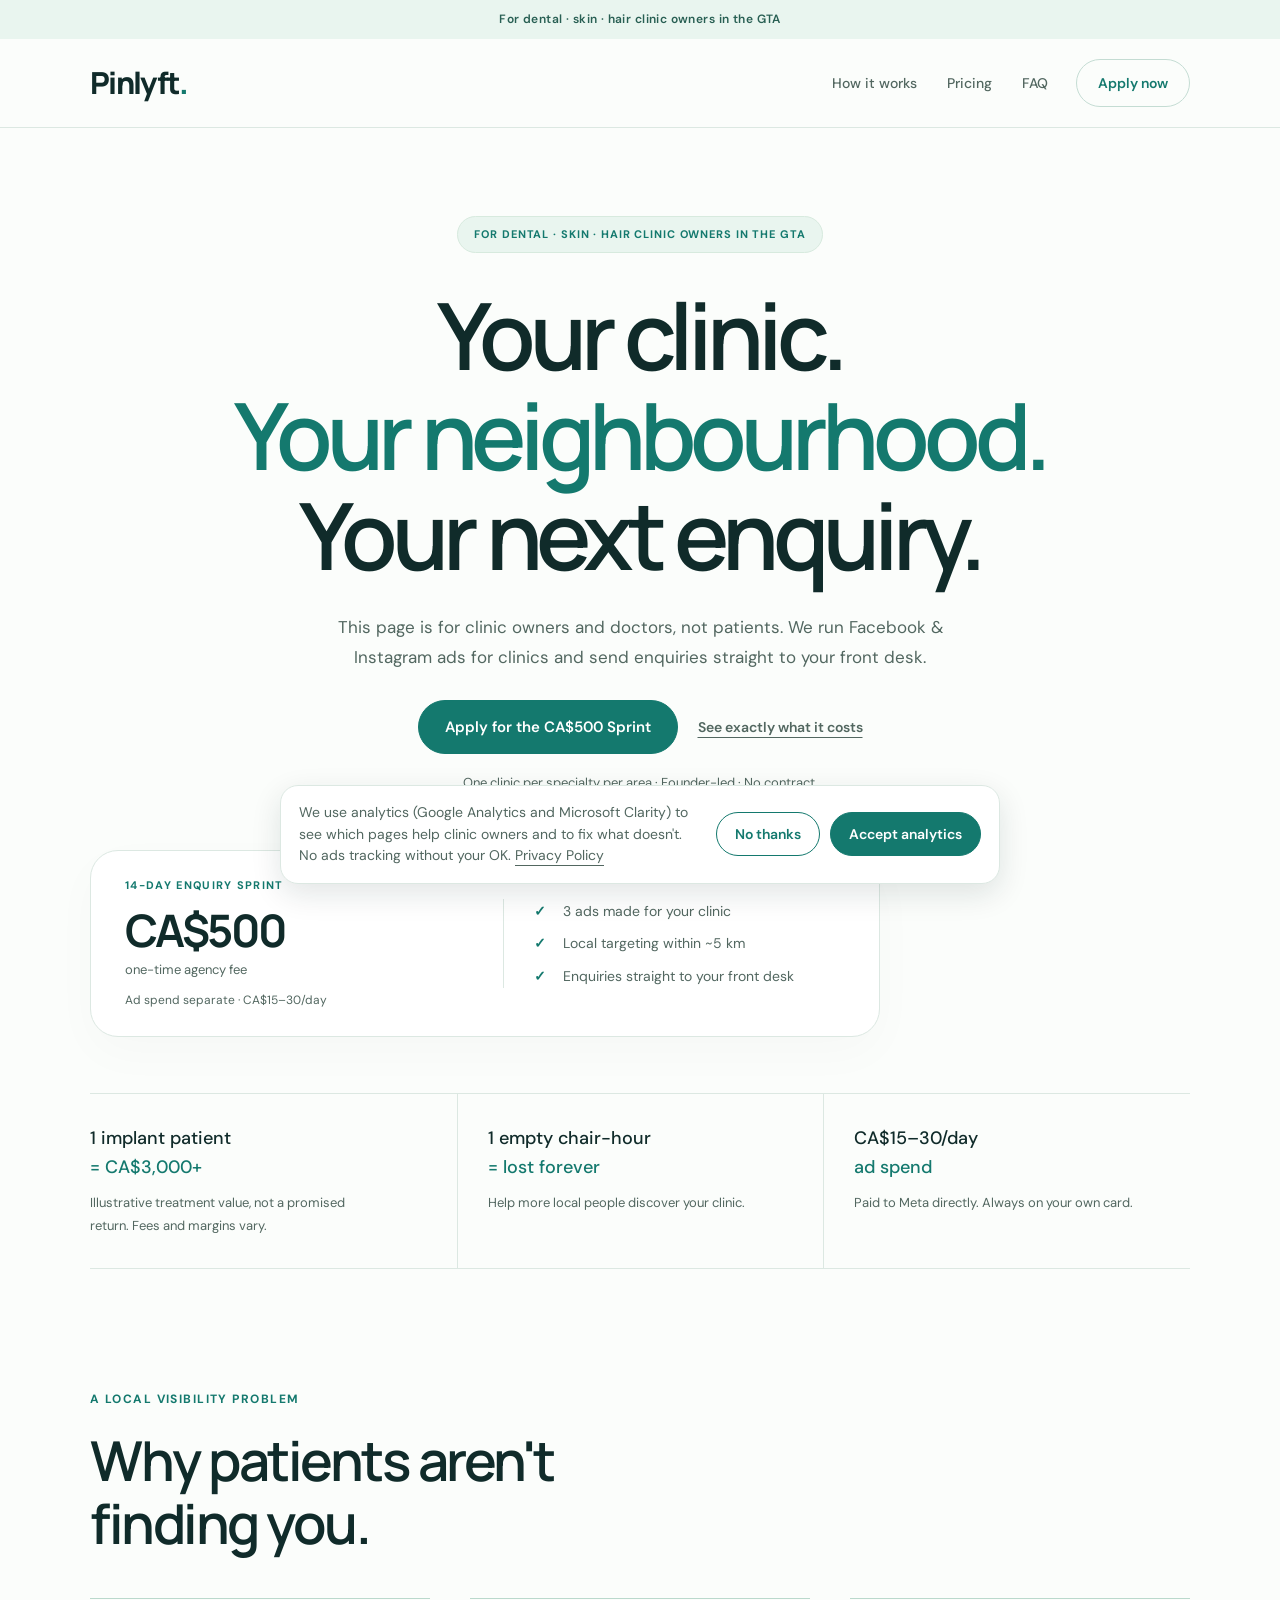
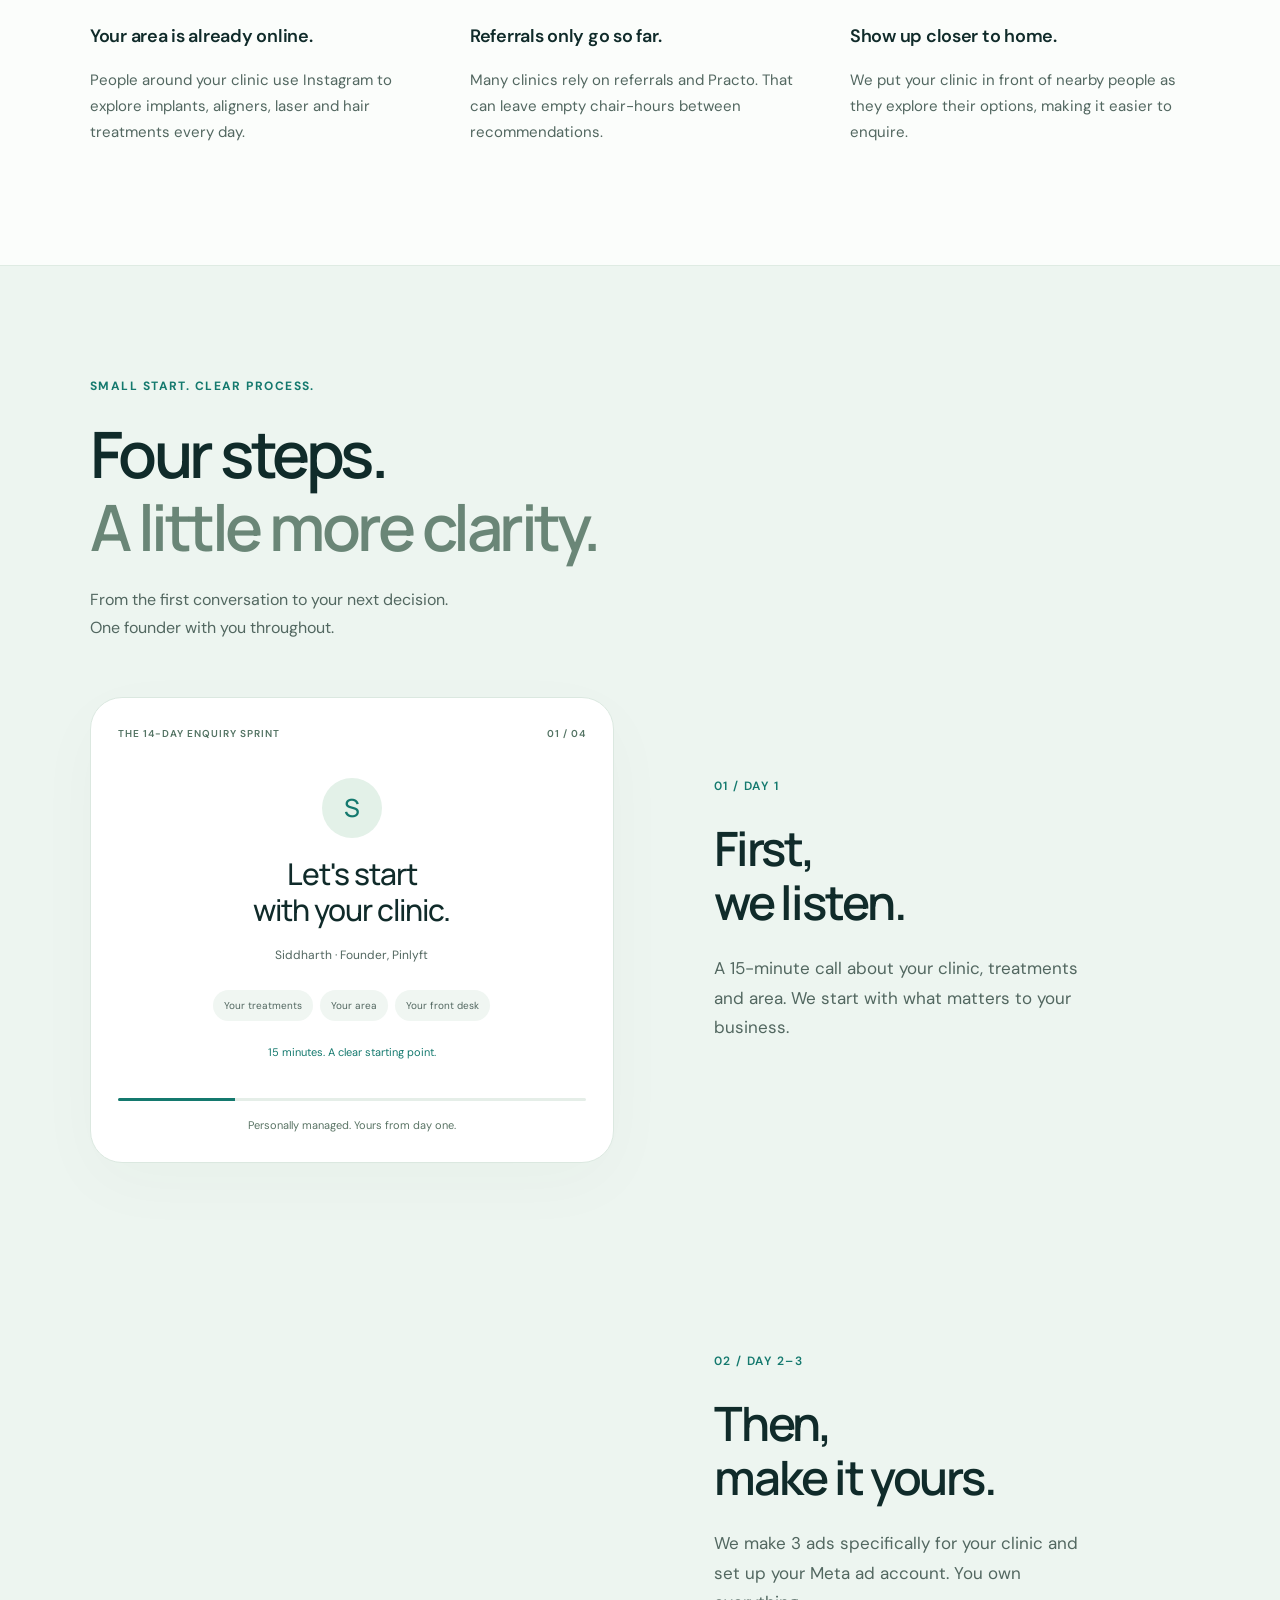
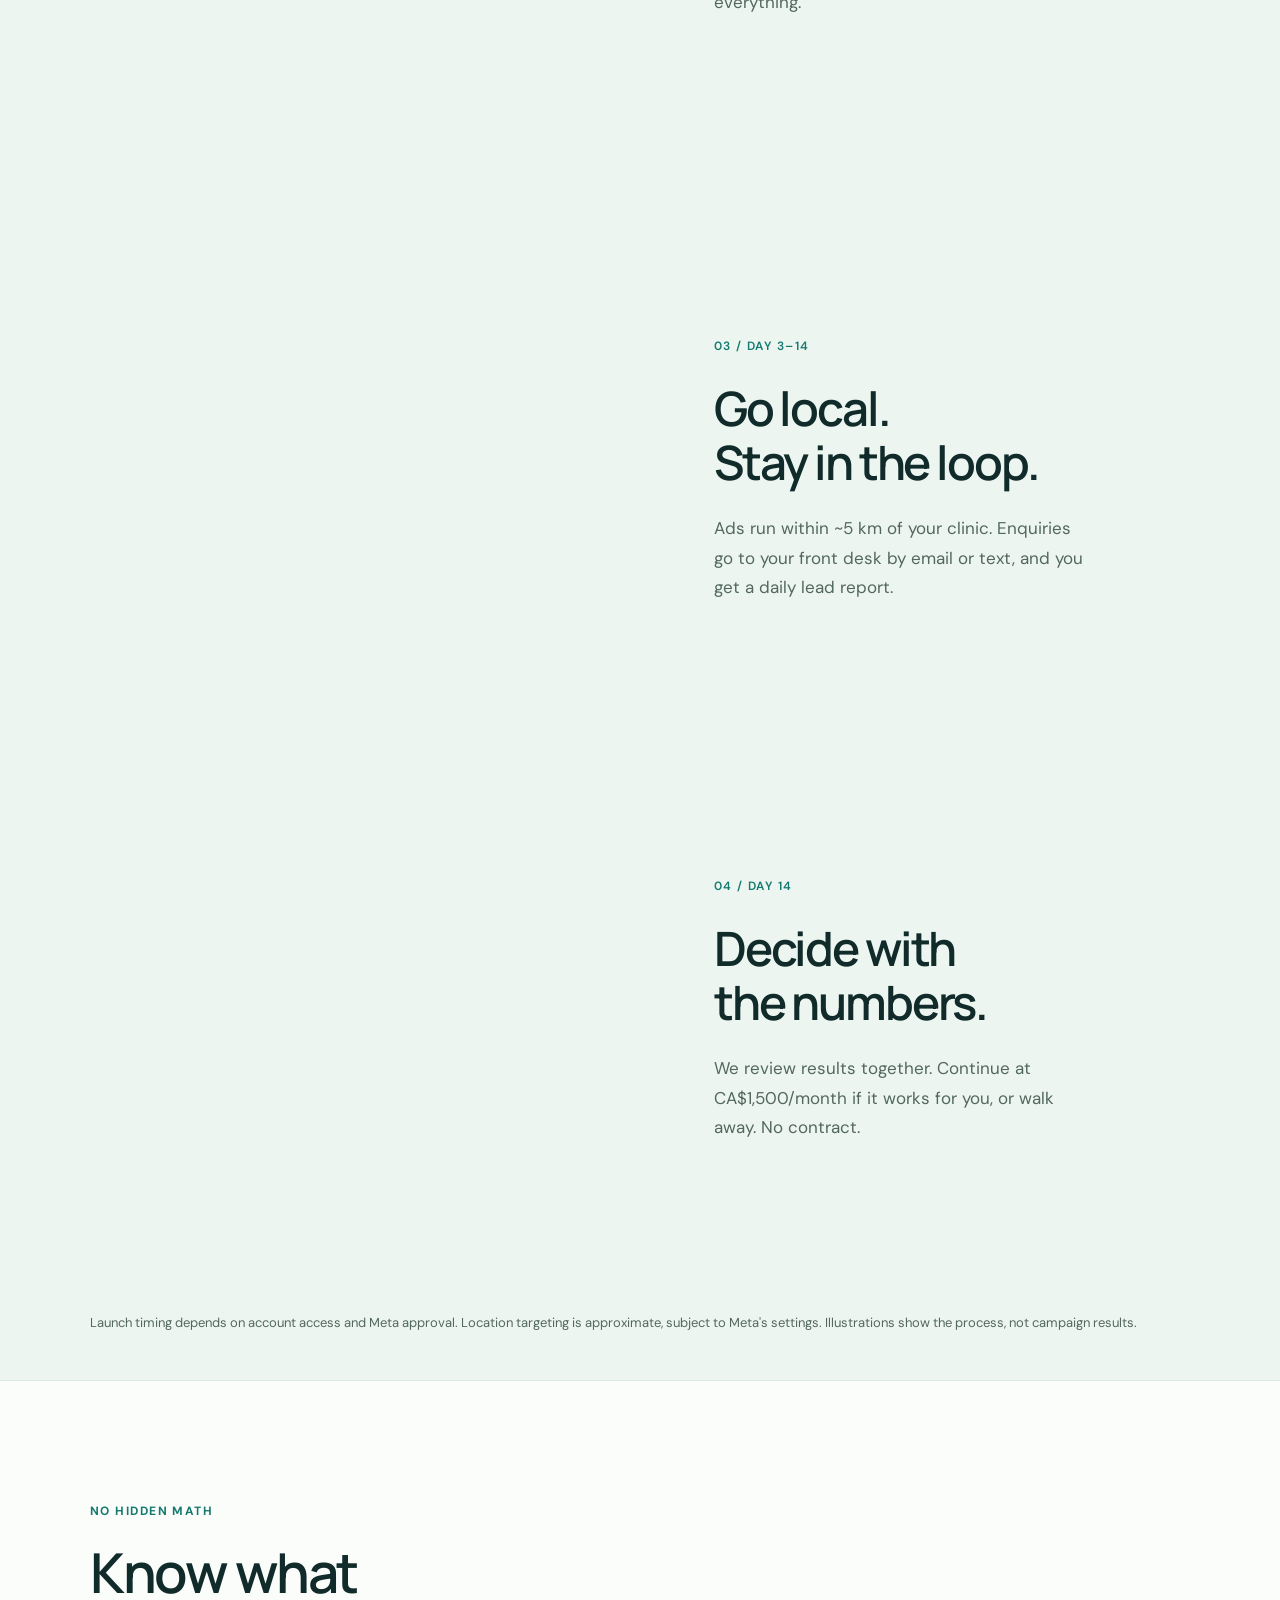
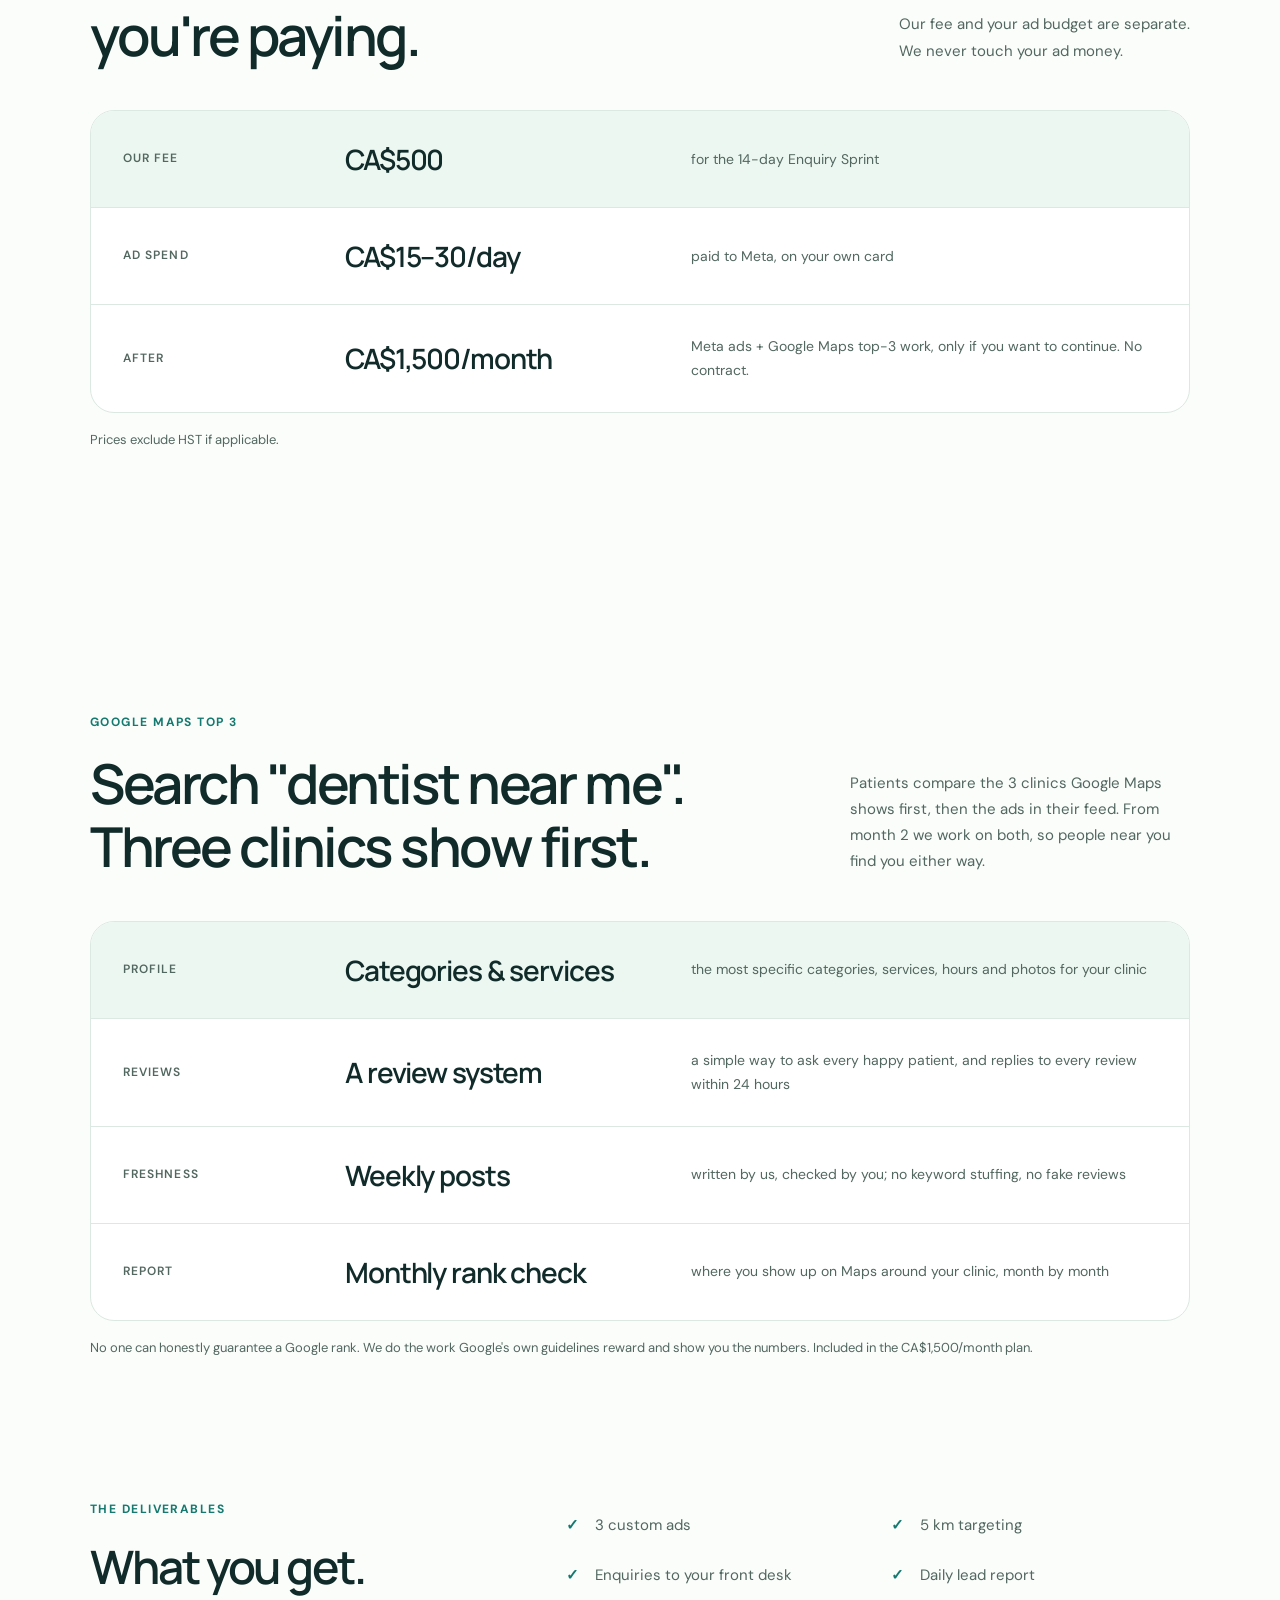
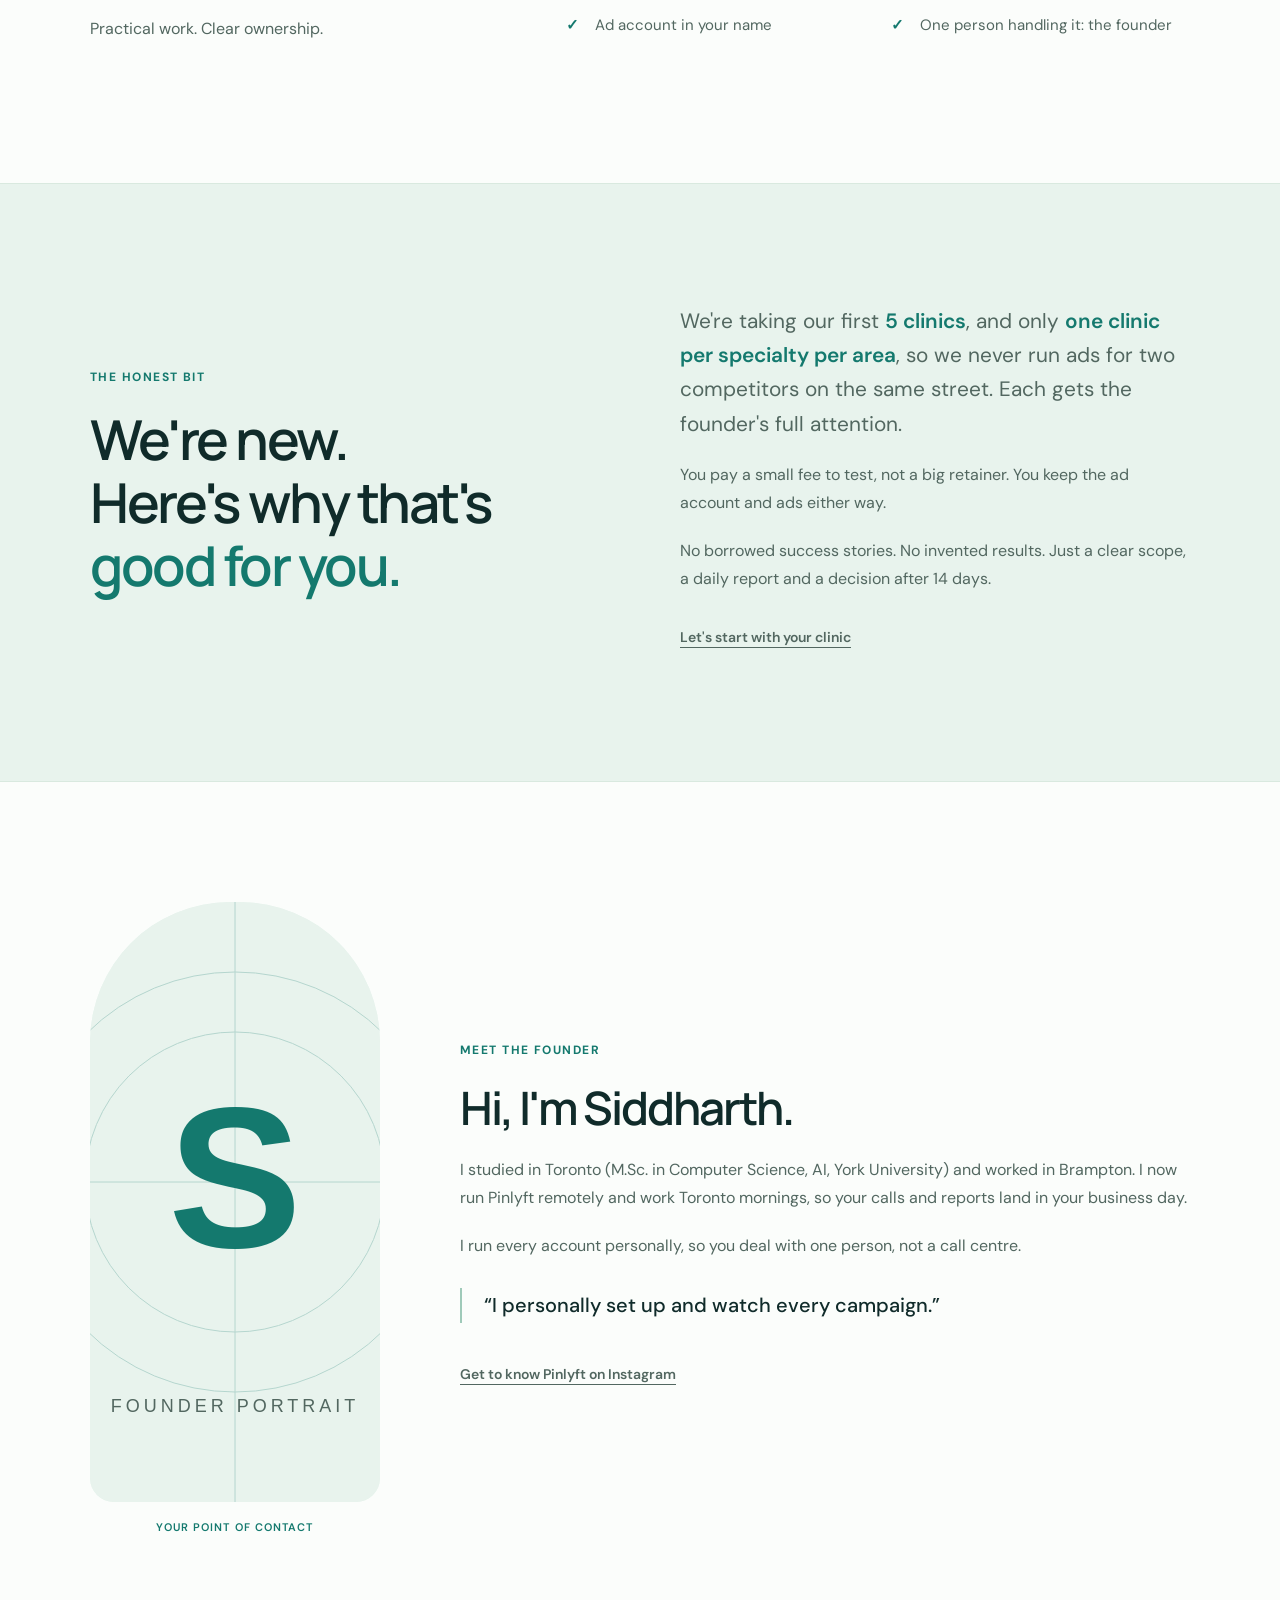
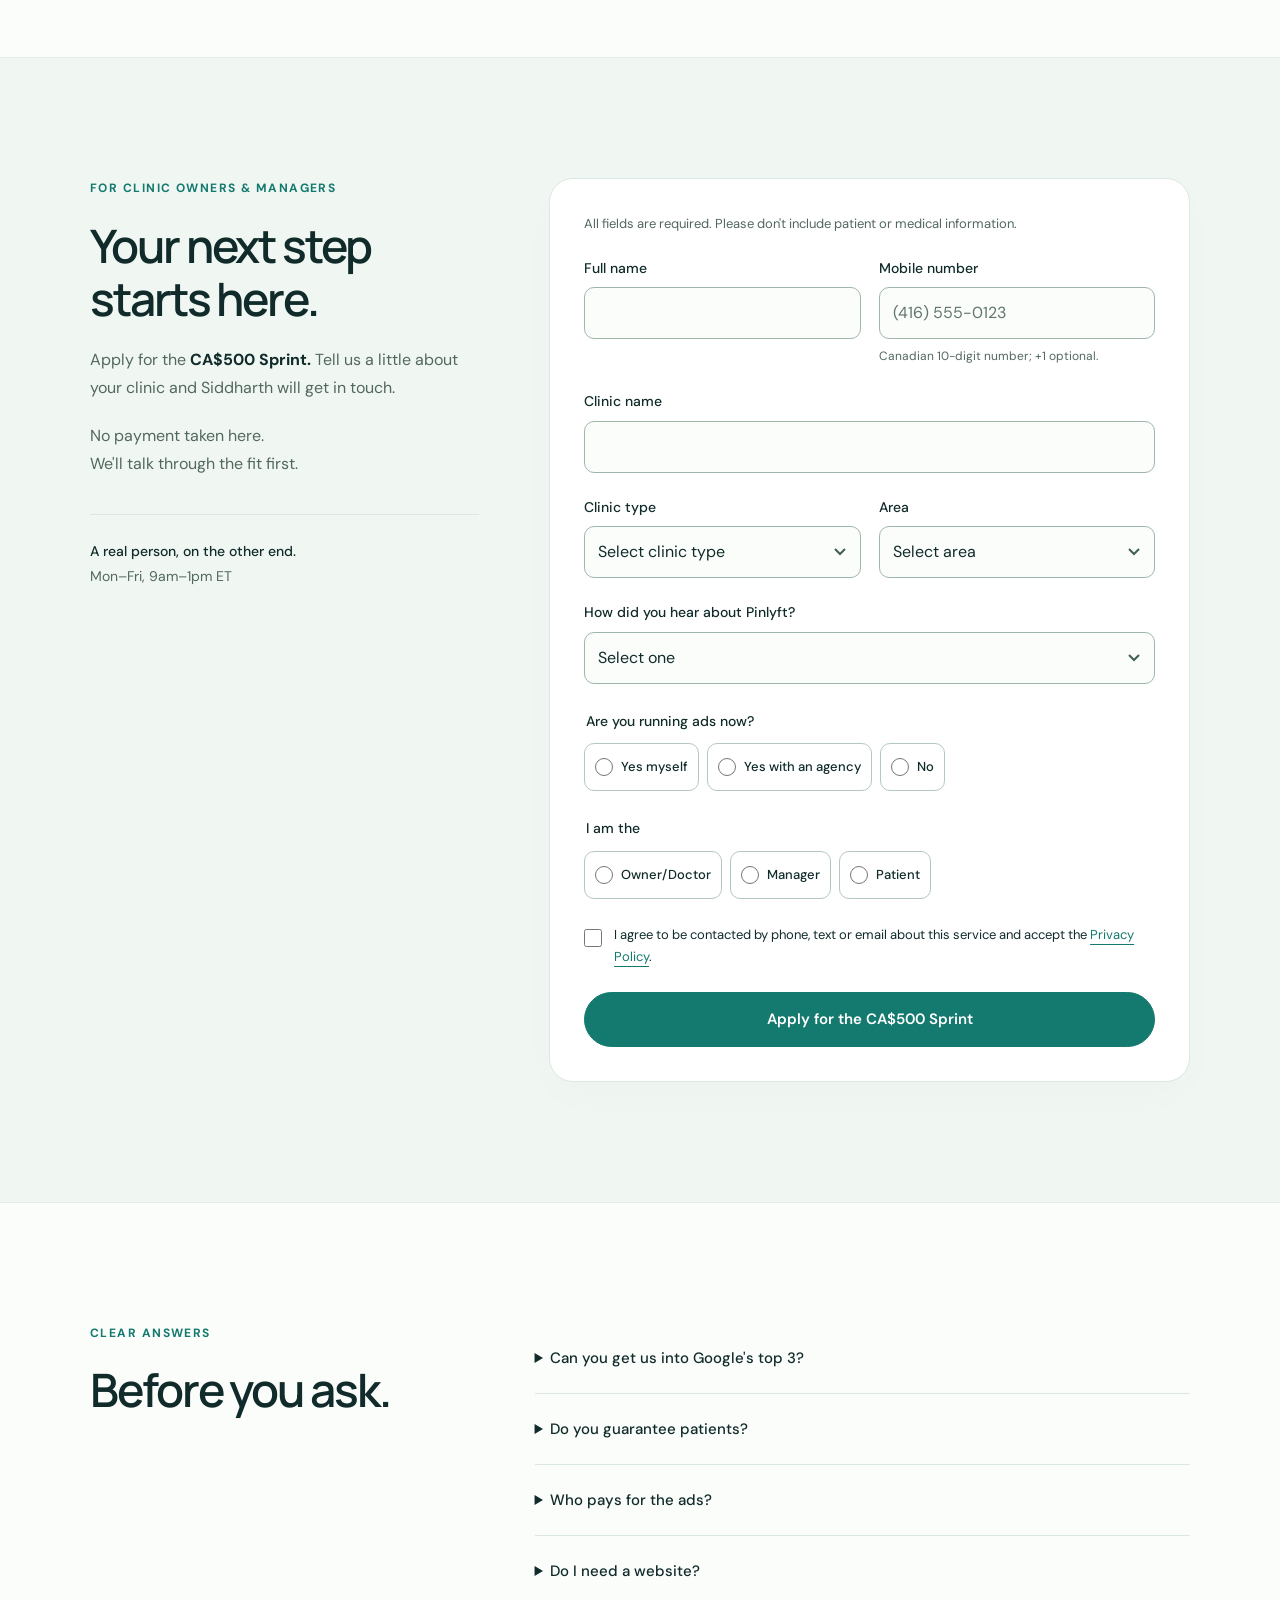
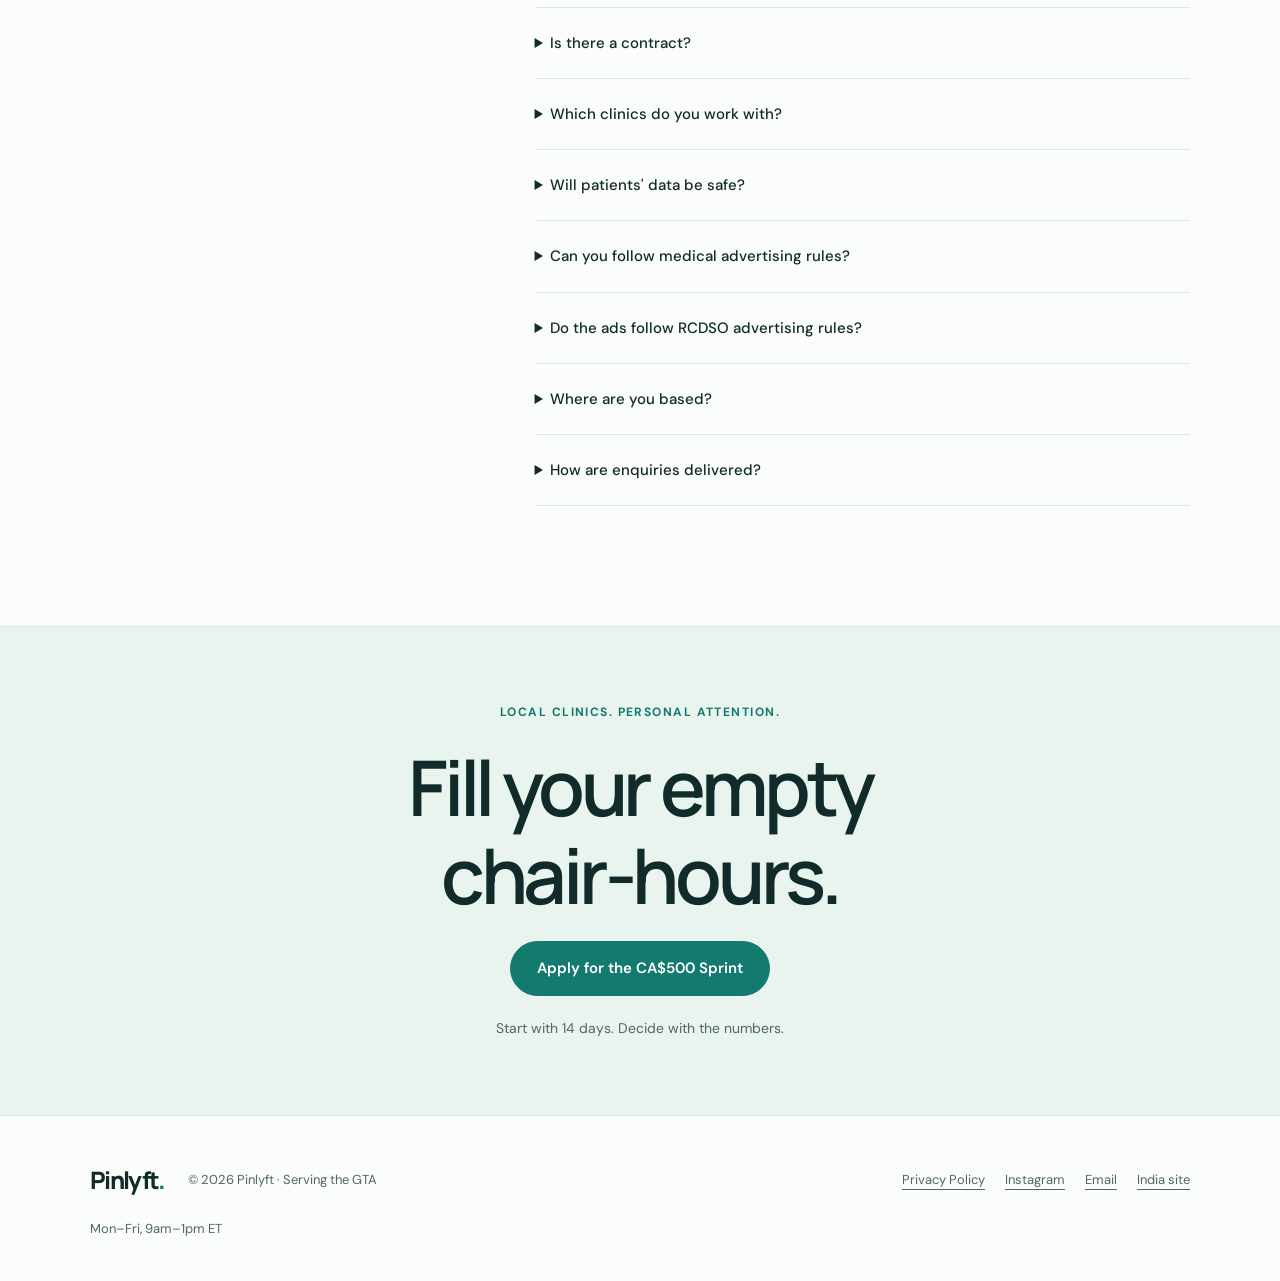
==== commit 0a9cd131: "Add Google Maps top-3 service, new monthly prices (₹15,000 / CA$1,500), one clinic per specialty per" ====
--- a/canada/index.html
+++ b/canada/index.html
@@ -27,7 +27,7 @@
 <meta name="twitter:title" content="Pinlyft | More local enquiries for your clinic">
 <meta name="twitter:description" content="For clinic owners in the GTA. The 14-Day Enquiry Sprint: CA$500 plus ad spend. No contract.">
 <meta name="twitter:image" content="https://pinlyft.github.io/assets/img/og.jpg">
-<script type="application/ld+json">{"@context":"https://schema.org","@type":"ProfessionalService","name":"Pinlyft","url":"https://pinlyft.github.io/canada/","description":"Facebook and Instagram advertising for dental, skin and hair clinics in the Greater Toronto Area.","areaServed":[{"@type":"City","name":"Toronto"},{"@type":"City","name":"Brampton"},{"@type":"City","name":"Mississauga"}],"founder":{"@type":"Person","name":"Siddharth"},"sameAs":["https://www.instagram.com/pinlyft"],"priceRange":"CA$500–CA$1,200"}</script>
+<script type="application/ld+json">{"@context":"https://schema.org","@type":"ProfessionalService","name":"Pinlyft","url":"https://pinlyft.github.io/canada/","description":"Facebook and Instagram advertising for dental, skin and hair clinics in the Greater Toronto Area.","areaServed":[{"@type":"City","name":"Toronto"},{"@type":"City","name":"Brampton"},{"@type":"City","name":"Mississauga"}],"founder":{"@type":"Person","name":"Siddharth"},"sameAs":["https://www.instagram.com/pinlyft"],"priceRange":"CA$500–CA$1,500"}</script>
 </head>
 <body>
 <a class="skip" href="#main">Skip to content</a>
@@ -35,7 +35,7 @@
 <header class="header"><div class="wrap header-inner"><a class="wordmark" href="/" aria-label="Pinlyft home">Pinlyft<span>.</span></a><nav aria-label="Main navigation"><a href="#how-it-works">How it works</a><a href="#pricing">Pricing</a><a href="#faq">FAQ</a></nav><a class="button small"  href="#apply">Apply now</a></div></header>
 <main id="main">
 <section class="hero wrap premium-hero">
-<div class="hero-copy"><p class="eyebrow">FOR DENTAL · SKIN · HAIR CLINIC OWNERS IN THE GTA</p><h1>Your clinic.<br><span>Your neighbourhood.</span><br>Your next enquiry.</h1><p class="intro">This page is for clinic owners and doctors, not patients. We run Facebook &amp; Instagram ads for clinics and send enquiries straight to your front desk.</p><div class="actions"><a class="button" href="#apply">Apply for the CA$500 Sprint</a><a class="text-link" href="#pricing">See exactly what it costs</a></div><p class="fine hero-note">Taking our first 5 clinics · Founder-led · No contract.</p></div>
+<div class="hero-copy"><p class="eyebrow">FOR DENTAL · SKIN · HAIR CLINIC OWNERS IN THE GTA</p><h1>Your clinic.<br><span>Your neighbourhood.</span><br>Your next enquiry.</h1><p class="intro">This page is for clinic owners and doctors, not patients. We run Facebook &amp; Instagram ads for clinics and send enquiries straight to your front desk.</p><div class="actions"><a class="button" href="#apply">Apply for the CA$500 Sprint</a><a class="text-link" href="#pricing">See exactly what it costs</a></div><p class="fine hero-note">One clinic per specialty per area · Founder-led · No contract.</p></div>
 <aside class="sprint-card" aria-label="14-Day Enquiry Sprint offer"><div class="card-top"><span class="eyebrow">THE LOCAL ADVANTAGE</span><span class="pill">GREATER TORONTO</span></div><div class="radius-art" aria-hidden="true"><div class="orbit orbit-one"></div><div class="orbit orbit-two"></div><div class="orbit orbit-three"></div><span class="map-label label-a">YOUR NEIGHBOURHOOD</span><div class="clinic-mark"><svg viewBox="0 0 48 48" fill="none"><path d="M10 42V14h28v28M6 42h36M18 42V30h12v12M24 4v14M17 11h14" stroke="currentColor" stroke-width="3"/><path d="M17 23h3m8 0h3" stroke="currentColor" stroke-width="3"/></svg></div><span class="radius-label">~5 km targeting</span></div><p class="eyebrow">14-DAY ENQUIRY SPRINT</p><p class="offer-price">CA$500<span>one-time agency fee</span></p><ul class="checks"><li>3 ads made for your clinic</li><li>Local targeting within ~5 km</li><li>Enquiries straight to your front desk</li></ul><div class="card-bottom">Ad spend separate · CA$15–30/day</div></aside>
 </section>
 <section class="math wrap" aria-label="The math"><div><strong>1 implant patient<br><span>= CA$3,000+</span></strong><p>Illustrative treatment value, not a promised return. Fees and margins vary.</p></div><div><strong>1 empty chair-hour<br><span>= lost forever</span></strong><p>Help more local people discover your clinic.</p></div><div><strong>CA$15–30/day<br><span>ad spend</span></strong><p>Paid to Meta directly. Always on your own card.</p></div></section>
@@ -49,23 +49,24 @@
 <div class="scene scene-call"><div class="conversation"><div class="avatar">S</div><p>Let's start<br>with your clinic.</p><span>Siddharth · Founder, Pinlyft</span><div class="call-details"><span>Your treatments</span><span>Your area</span><span>Your front desk</span></div><div class="call-time">15 minutes. A clear starting point.</div></div></div>
 <div class="scene scene-creative"><div class="creative-card creative-back"><span>SKIN</span></div><div class="creative-card creative-mid"><span>HAIR</span></div><div class="creative-card creative-front"><span>MADE FOR YOUR CLINIC</span><div class="creative-symbol">P<span>.</span></div><strong>Local care.<br>Local attention.</strong><small>Illustrative ad layout</small></div><div class="creative-label">3 custom ads. Your own account.</div></div>
 <div class="scene scene-local"><div class="local-ring ring-outer"></div><div class="local-ring ring-middle"></div><div class="local-ring ring-inner"></div><div class="clinic-pin">Your<br>clinic</div><span class="radius-note">~5 km</span><div class="enquiry-note"><span>DIRECT TO YOUR FRONT DESK</span><strong>Enquiries sent to you daily.</strong><small>Daily lead reporting included.</small></div></div>
-<div class="scene scene-decision"><div class="decision-sheet"><span>DAY 14 · REVIEW TOGETHER</span><h3>Your numbers.<br>Your next move.</h3><div><small>CONTINUE IF IT WORKS</small><strong>CA$1,200<span>/month</span></strong></div><p>Or walk away.<br>You keep the ads and account.</p><span class="decision-tag">No contract.</span></div></div>
+<div class="scene scene-decision"><div class="decision-sheet"><span>DAY 14 · REVIEW TOGETHER</span><h3>Your numbers.<br>Your next move.</h3><div><small>CONTINUE IF IT WORKS</small><strong>CA$1,500<span>/month</span></strong></div><p>Or walk away.<br>You keep the ads and account.</p><span class="decision-tag">No contract.</span></div></div>
 </div><div class="story-track"><span></span></div><p class="story-bottom">Personally managed. Yours from day one.</p>
 </div>
 <ol class="story-chapters">
 <li data-chapter="0"><span class="chapter-index">01 / DAY 1</span><h3>First,<br> we listen.</h3><p>A 15-minute call about your clinic, treatments and area. We start with what matters to your business.</p></li>
 <li data-chapter="1"><span class="chapter-index">02 / DAY 2–3</span><h3>Then,<br> make it yours.</h3><p>We make 3 ads specifically for your clinic and set up your Meta ad account. You own everything.</p></li>
 <li data-chapter="2"><span class="chapter-index">03 / DAY 3–14</span><h3>Go local.<br> Stay in the loop.</h3><p>Ads run within ~5 km of your clinic. Enquiries go to your front desk by email or text, and you get a daily lead report.</p></li>
-<li data-chapter="3"><span class="chapter-index">04 / DAY 14</span><h3>Decide with<br> the numbers.</h3><p>We review results together. Continue at CA$1,200/month if it works for you, or walk away. No contract.</p></li>
+<li data-chapter="3"><span class="chapter-index">04 / DAY 14</span><h3>Decide with<br> the numbers.</h3><p>We review results together. Continue at CA$1,500/month if it works for you, or walk away. No contract.</p></li>
 </ol>
 </div><p class="fine wrap story-disclaimer">Launch timing depends on account access and Meta approval. Location targeting is approximate, subject to Meta's settings. Illustrations show the process, not campaign results.</p>
 </section>
-<section id="pricing" class="section wrap reveal"><div class="section-heading split"><div><p class="eyebrow">NO HIDDEN MATH</p><h2>Know what<br>you're paying.</h2></div><p>Our fee and your ad budget are separate.<br>We never touch your ad money.</p></div><div class="pricing-table" role="table" aria-label="Sprint and ongoing pricing"><div class="price-row" role="row"><span role="rowheader">OUR FEE</span><strong role="cell">CA$500</strong><span role="cell">for the 14-day Enquiry Sprint</span></div><div class="price-row" role="row"><span role="rowheader">AD SPEND</span><strong role="cell">CA$15–30/day</strong><span role="cell">paid to Meta, on your own card</span></div><div class="price-row" role="row"><span role="rowheader">AFTER</span><strong role="cell">CA$1,200/month</strong><span role="cell">only if you want to continue. No contract.</span></div></div><p class="fine">Prices exclude GST if applicable.</p></section>
+<section id="pricing" class="section wrap reveal"><div class="section-heading split"><div><p class="eyebrow">NO HIDDEN MATH</p><h2>Know what<br>you're paying.</h2></div><p>Our fee and your ad budget are separate.<br>We never touch your ad money.</p></div><div class="pricing-table" role="table" aria-label="Sprint and ongoing pricing"><div class="price-row" role="row"><span role="rowheader">OUR FEE</span><strong role="cell">CA$500</strong><span role="cell">for the 14-day Enquiry Sprint</span></div><div class="price-row" role="row"><span role="rowheader">AD SPEND</span><strong role="cell">CA$15–30/day</strong><span role="cell">paid to Meta, on your own card</span></div><div class="price-row" role="row"><span role="rowheader">AFTER</span><strong role="cell">CA$1,500/month</strong><span role="cell">Meta ads + Google Maps top-3 work, only if you want to continue. No contract.</span></div></div><p class="fine">Prices exclude HST if applicable.</p></section>
+<section id="google-maps" class="section wrap reveal"><div class="section-heading split"><div><p class="eyebrow">GOOGLE MAPS TOP 3</p><h2>Search "dentist near me".<br>Three clinics show first.</h2></div><p>Patients compare the 3 clinics Google Maps shows first, then the ads in their feed. From month 2 we work on both, so people near you find you either way.</p></div><div class="pricing-table" role="table" aria-label="Google Maps top-3 work"><div class="price-row" role="row"><span role="rowheader">PROFILE</span><strong role="cell">Categories &amp; services</strong><span role="cell">the most specific categories, services, hours and photos for your clinic</span></div><div class="price-row" role="row"><span role="rowheader">REVIEWS</span><strong role="cell">A review system</strong><span role="cell">a simple way to ask every happy patient, and replies to every review within 24 hours</span></div><div class="price-row" role="row"><span role="rowheader">FRESHNESS</span><strong role="cell">Weekly posts</strong><span role="cell">written by us, checked by you; no keyword stuffing, no fake reviews</span></div><div class="price-row" role="row"><span role="rowheader">REPORT</span><strong role="cell">Monthly rank check</strong><span role="cell">where you show up on Maps around your clinic, month by month</span></div></div><p class="fine">No one can honestly guarantee a Google rank. We do the work Google's own guidelines reward and show you the numbers. Included in the CA$1,500/month plan.</p></section>
 <section class="section wrap included reveal"><div><p class="eyebrow">THE DELIVERABLES</p><h2>What you get.</h2><p>Practical work. Clear ownership.</p></div><ul class="checks checklist"><li>3 custom ads</li><li>5 km targeting</li><li>Enquiries to your front desk</li><li>Daily lead report</li><li>Ad account in your name</li><li>One person handling it: the founder</li></ul></section>
-<section class="honest section reveal"><div class="wrap honest-inner"><div><p class="eyebrow">THE HONEST BIT</p><h2>We're new.<br>Here's why that's<br><span>good for you.</span></h2></div><div><p class="large-copy">We're taking our first <strong>5 clinics.</strong> Each gets the founder's full attention.</p><p>You pay a small fee to test, not a big retainer. You keep the ad account and ads either way.</p><p>No borrowed success stories. No invented results. Just a clear scope, a daily report and a decision after 14 days.</p><a class="text-link" href="#apply">Let's start with your clinic</a></div></div></section>
+<section class="honest section reveal"><div class="wrap honest-inner"><div><p class="eyebrow">THE HONEST BIT</p><h2>We're new.<br>Here's why that's<br><span>good for you.</span></h2></div><div><p class="large-copy">We're taking our first <strong>5 clinics</strong>, and only <strong>one clinic per specialty per area</strong>, so we never run ads for two competitors on the same street. Each gets the founder's full attention.</p><p>You pay a small fee to test, not a big retainer. You keep the ad account and ads either way.</p><p>No borrowed success stories. No invented results. Just a clear scope, a daily report and a decision after 14 days.</p><a class="text-link" href="#apply">Let's start with your clinic</a></div></div></section>
 <section class="section wrap founder reveal"><div class="founder-photo"><img src="/assets/img/founder-placeholder.svg" data-founder-photo alt="S monogram placeholder for Siddharth's portrait" width="600" height="600" loading="lazy"><span>YOUR POINT OF CONTACT</span></div><div><p class="eyebrow">MEET THE FOUNDER</p><h2>Hi, I'm Siddharth.</h2><p>I studied in Toronto (M.Sc. in Computer Science, AI, York University) and worked in Brampton. I now run Pinlyft remotely and work Toronto mornings, so your calls and reports land in your business day.</p><p>I run every account personally, so you deal with one person, not a call centre.</p><blockquote>“I personally set up and watch every campaign.”</blockquote><a class="text-link" href="https://www.instagram.com/pinlyft" target="_blank" rel="noopener noreferrer">Get to know Pinlyft on Instagram</a></div></section>
 <section id="apply" class="section section-tint"><div class="wrap apply-layout"><div class="apply-copy"><p class="eyebrow">FOR CLINIC OWNERS &amp; MANAGERS</p><h2>Your next step<br>starts here.</h2><p>Apply for the <strong>CA$500 Sprint.</strong> Tell us a little about your clinic and Siddharth will get in touch.</p><p>No payment taken here.<br>We'll talk through the fit first.</p><div class="working-hours"><strong>A real person, on the other end.</strong><p>Mon–Fri, 9am–1pm ET</p></div></div><form id="application-form" class="application" method="post"><noscript><p class="notice">Please enable JavaScript to submit this form or visit <a href="https://www.instagram.com/pinlyft">Pinlyft on Instagram</a>.</p></noscript><p class="fine">All fields are required. Please don't include patient or medical information.</p><div class="form-grid"><div class="field"><label for="full-name">Full name</label><input id="full-name" name="name" autocomplete="name" required maxlength="100"></div><div class="field"><label for="phone">Mobile number</label><input id="phone" name="phone" type="tel" inputmode="tel" autocomplete="tel" placeholder="(416) 555-0123" aria-describedby="phone-hint" required maxlength="20"><small id="phone-hint">Canadian 10-digit number; +1 optional.</small></div><div class="field full"><label for="clinic">Clinic name</label><input id="clinic" name="clinic_name" autocomplete="organization" required maxlength="160"></div><div class="field"><label for="clinic-type">Clinic type</label><select id="clinic-type" name="clinic_type" required><option value="">Select clinic type</option><option>Dental</option><option>Skin</option><option>Hair</option><option>Multi-speciality</option><option>Other</option></select></div><div class="field"><label for="area">Area</label><select id="area" name="city" required><option value="">Select area</option><option>Toronto</option><option>Brampton</option><option>Mississauga</option><option>Vaughan / Markham</option><option>Other</option></select></div><div class="field full"><label for="heard-from">How did you hear about Pinlyft?</label><select id="heard-from" name="heard_from" required><option value="">Select one</option><option>Instagram or Facebook ad</option><option>Instagram profile or post</option><option>Message from Pinlyft</option><option>Google search</option><option>Google Maps</option><option>ChatGPT or another AI assistant</option><option>Friend or colleague</option><option>Other</option></select></div></div><fieldset><legend>Are you running ads now?</legend><div class="choices"><label><input type="radio" name="running_ads" value="Yes myself" required>Yes myself</label><label><input type="radio" name="running_ads" value="Yes with an agency">Yes with an agency</label><label><input type="radio" name="running_ads" value="No">No</label></div></fieldset><fieldset aria-describedby="patient-message"><legend>I am the</legend><div class="choices"><label><input type="radio" name="role" value="Owner/Doctor" required>Owner/Doctor</label><label><input type="radio" name="role" value="Manager">Manager</label><label><input type="radio" name="role" value="Patient">Patient</label></div><p id="patient-message" class="notice" role="status" hidden>This form is for clinic owners. Please contact your clinic directly.</p></fieldset><div class="honeypot" aria-hidden="true"><label for="website">Leave this field empty</label><input id="website" name="_gotcha" tabindex="-1" autocomplete="off"></div><label class="consent"><input type="checkbox" name="consent" value="Agreed to phone/text/email contact and Privacy Policy" required><span>I agree to be contacted by phone, text or email about this service and accept the <a href="/privacy.html" target="_blank" rel="noopener">Privacy Policy</a>.</span></label><button id="submit-application" class="button" type="submit" disabled>Apply for the CA$500 Sprint</button><div id="form-feedback" role="status" aria-live="polite" tabindex="-1" hidden><p id="form-message"></p><a class="button secondary" id="form-whatsapp" href="mailto:pinlyft.agency@gmail.com?subject=14-Day%20Enquiry%20Sprint%20(Canada)">Or email us</a></div></form></div></section>
-<section id="faq" class="section wrap faq reveal"><div><p class="eyebrow">CLEAR ANSWERS</p><h2>Before you ask.</h2></div><div class="faq-list"><details><summary>Do you guarantee patients?</summary><p>No. Nobody honest can. We commit to the work: 3 ads, setup, daily reports and full transparency on numbers. Enquiries, bookings and revenue depend on several factors, including your offer and follow-up.</p></details><details><summary>Who pays for the ads?</summary><p>You pay Meta directly on your own card, CA$15–30/day. We never handle your ad money.</p></details><details><summary>Do I need a website?</summary><p>No. Enquiries come through an Instagram/Facebook form and are sent to your front desk.</p></details><details><summary>Is there a contract?</summary><p>No. After 14 days you decide.</p></details><details><summary>Which clinics do you work with?</summary><p>Dental, skin and hair clinics across the Greater Toronto Area, starting with Toronto, Brampton and Mississauga.</p></details><details><summary>Will patients' data be safe?</summary><p>We limit access to you, us and the service providers needed to deliver enquiries. No system is risk-free. Each clinic's patient lead form needs its own privacy notice; see our <a href="/privacy.html#clinic-campaigns">Privacy Policy</a> for how these differ.</p></details><details><summary>Can you follow medical advertising rules?</summary><p>Yes. We avoid misleading claims and before/after promises, and follow Meta's health ad policies. We check creative with you before launch; professional and treatment-specific restrictions may also apply.</p></details><details><summary>Do the ads follow RCDSO advertising rules?</summary><p>Yes. The ads stay factual: no testimonials, no superiority terms like “best” or “state of the art”, no unverifiable claims and nothing that plays on fear. You approve every ad before it runs.</p></details><details><summary>Where are you based?</summary><p>Siddharth runs Pinlyft remotely and works Toronto mornings, Mon–Fri 9am–1pm ET. Your ads run on your own Meta ad account in your name, so you see every dollar in real time.</p></details><details><summary>How are enquiries delivered?</summary><p>Each enquiry (name, phone, treatment interest) is sent to your front desk by email or text the same day, plus a daily summary. Calling back within an hour makes the biggest difference.</p></details></div></section>
+<section id="faq" class="section wrap faq reveal"><div><p class="eyebrow">CLEAR ANSWERS</p><h2>Before you ask.</h2></div><div class="faq-list"><details><summary>Can you get us into Google's top 3?</summary><p>We can't promise a rank; anyone who does is guessing. From month 2 we work on what Google rewards: the right categories, steady genuine reviews, weekly posts and photos, and consistent listings. You see where you rank around your clinic every month.</p></details><details><summary>Do you guarantee patients?</summary><p>No. Nobody honest can. We commit to the work: 3 ads, setup, daily reports and full transparency on numbers. Enquiries, bookings and revenue depend on several factors, including your offer and follow-up.</p></details><details><summary>Who pays for the ads?</summary><p>You pay Meta directly on your own card, CA$15–30/day. We never handle your ad money.</p></details><details><summary>Do I need a website?</summary><p>No. Enquiries come through an Instagram/Facebook form and are sent to your front desk.</p></details><details><summary>Is there a contract?</summary><p>No. After 14 days you decide.</p></details><details><summary>Which clinics do you work with?</summary><p>Dental, skin and hair clinics across the Greater Toronto Area, starting with Toronto, Brampton and Mississauga.</p></details><details><summary>Will patients' data be safe?</summary><p>We limit access to you, us and the service providers needed to deliver enquiries. No system is risk-free. Each clinic's patient lead form needs its own privacy notice; see our <a href="/privacy.html#clinic-campaigns">Privacy Policy</a> for how these differ.</p></details><details><summary>Can you follow medical advertising rules?</summary><p>Yes. We avoid misleading claims and before/after promises, and follow Meta's health ad policies. We check creative with you before launch; professional and treatment-specific restrictions may also apply.</p></details><details><summary>Do the ads follow RCDSO advertising rules?</summary><p>Yes. The ads stay factual: no testimonials, no superiority terms like “best” or “state of the art”, no unverifiable claims and nothing that plays on fear. You approve every ad before it runs.</p></details><details><summary>Where are you based?</summary><p>Siddharth runs Pinlyft remotely and works Toronto mornings, Mon–Fri 9am–1pm ET. Your ads run on your own Meta ad account in your name, so you see every dollar in real time.</p></details><details><summary>How are enquiries delivered?</summary><p>Each enquiry (name, phone, treatment interest) is sent to your front desk by email or text the same day, plus a daily summary. Calling back within an hour makes the biggest difference.</p></details></div></section>
 <section class="final-cta"><div class="wrap"><p class="eyebrow">LOCAL CLINICS. PERSONAL ATTENTION.</p><h2>Fill your empty<br>chair-hours.</h2><a class="button" href="#apply">Apply for the CA$500 Sprint</a><p>Start with 14 days. Decide with the numbers.</p></div></section>
 </main><footer class="footer wrap"><a class="wordmark" href="/">Pinlyft<span>.</span></a><p>© <span data-year>2026</span> Pinlyft · Serving the GTA</p><nav aria-label="Footer"><a href="/privacy.html">Privacy Policy</a><a href="https://www.instagram.com/pinlyft" target="_blank" rel="noopener noreferrer">Instagram</a><a href="mailto:pinlyft.agency@gmail.com">Email</a><a href="/">India site</a></nav><p class="fine">Mon–Fri, 9am–1pm ET</p></footer>
 <div id="contact-help" class="contact-help wrap" role="status" hidden></div>
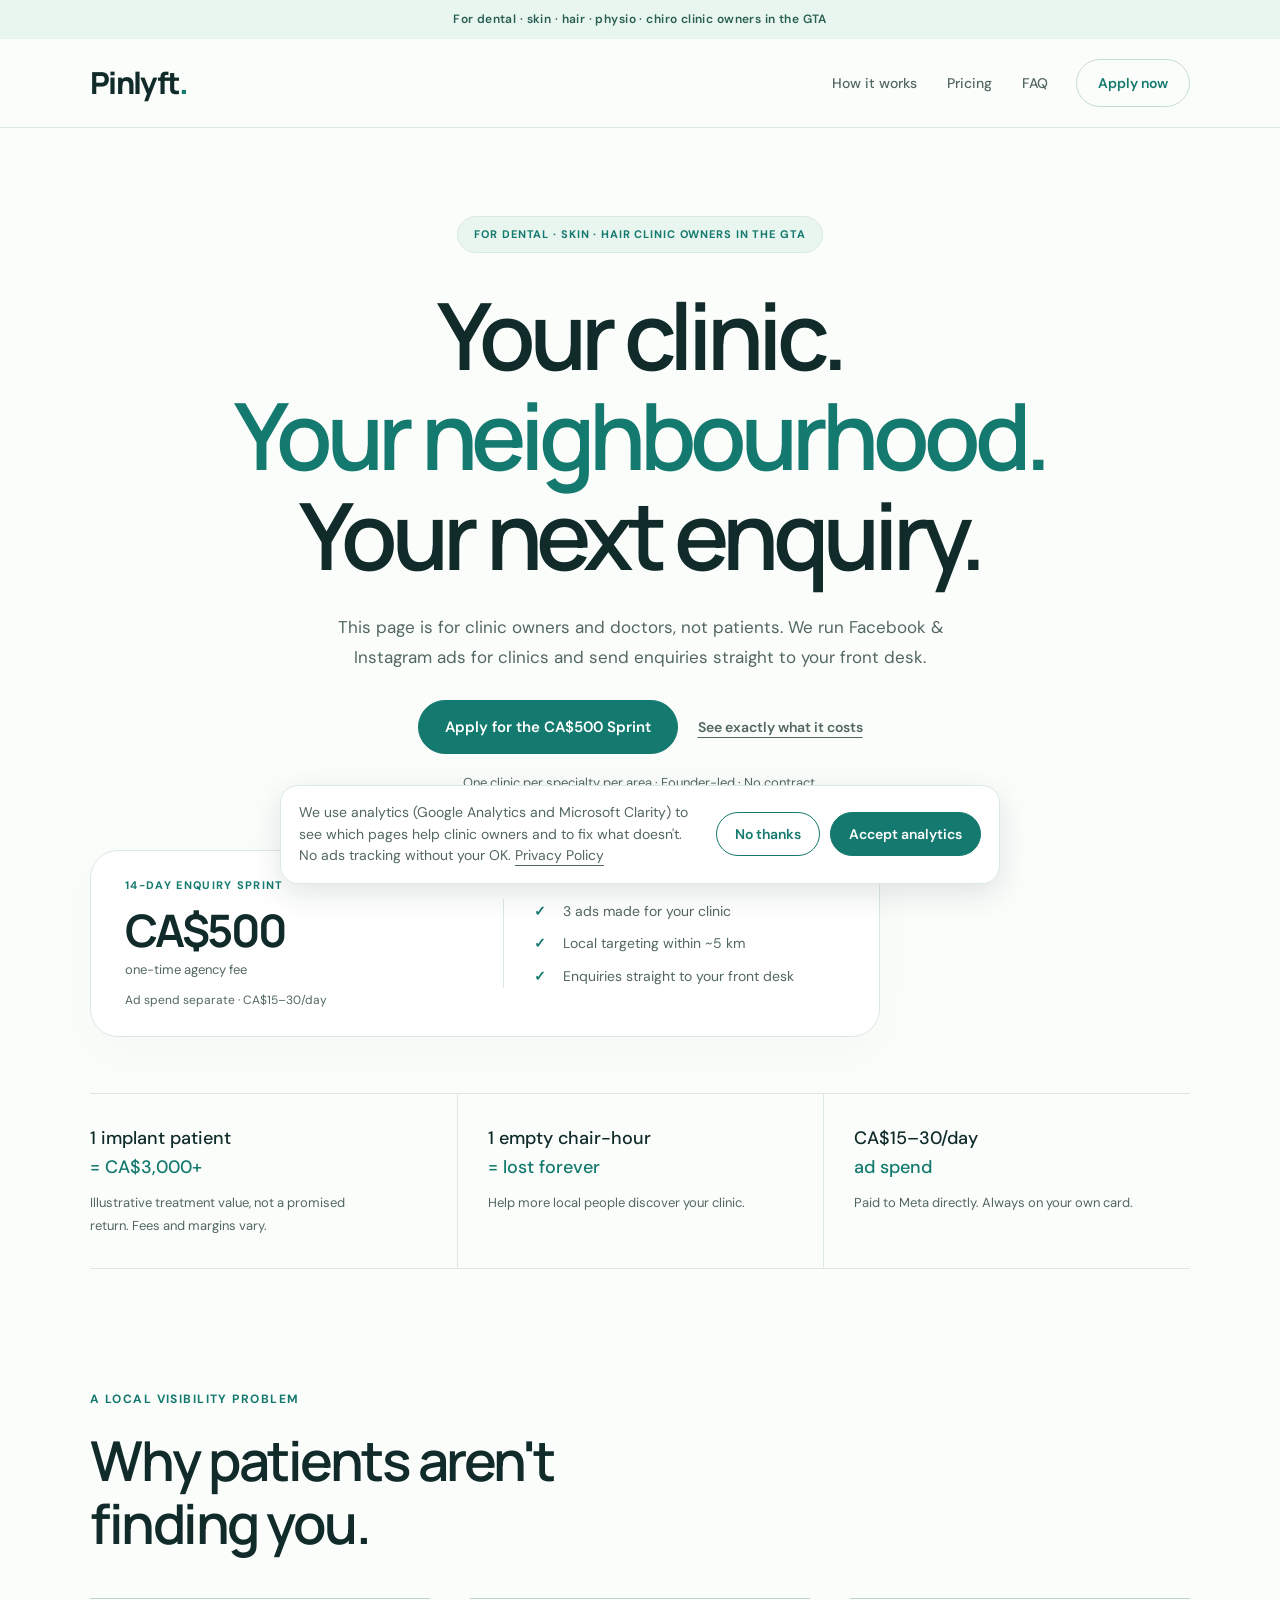
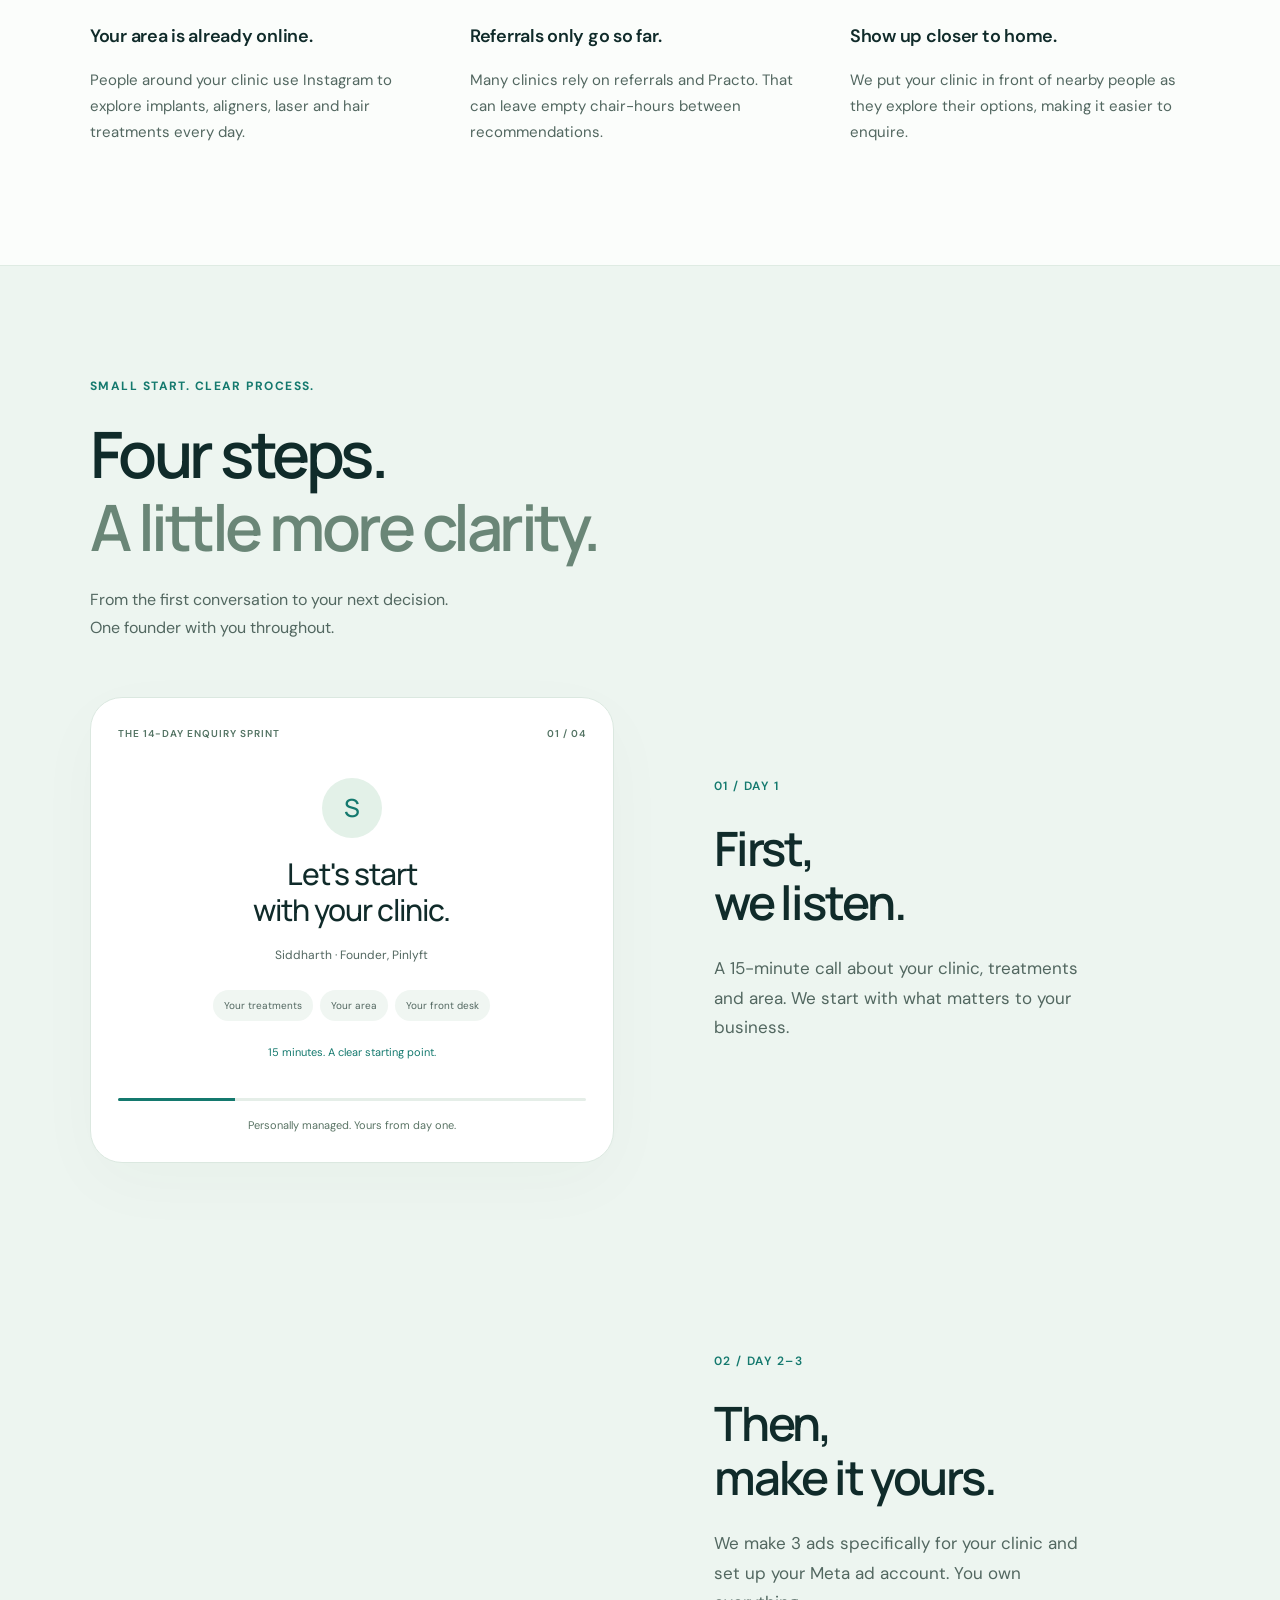
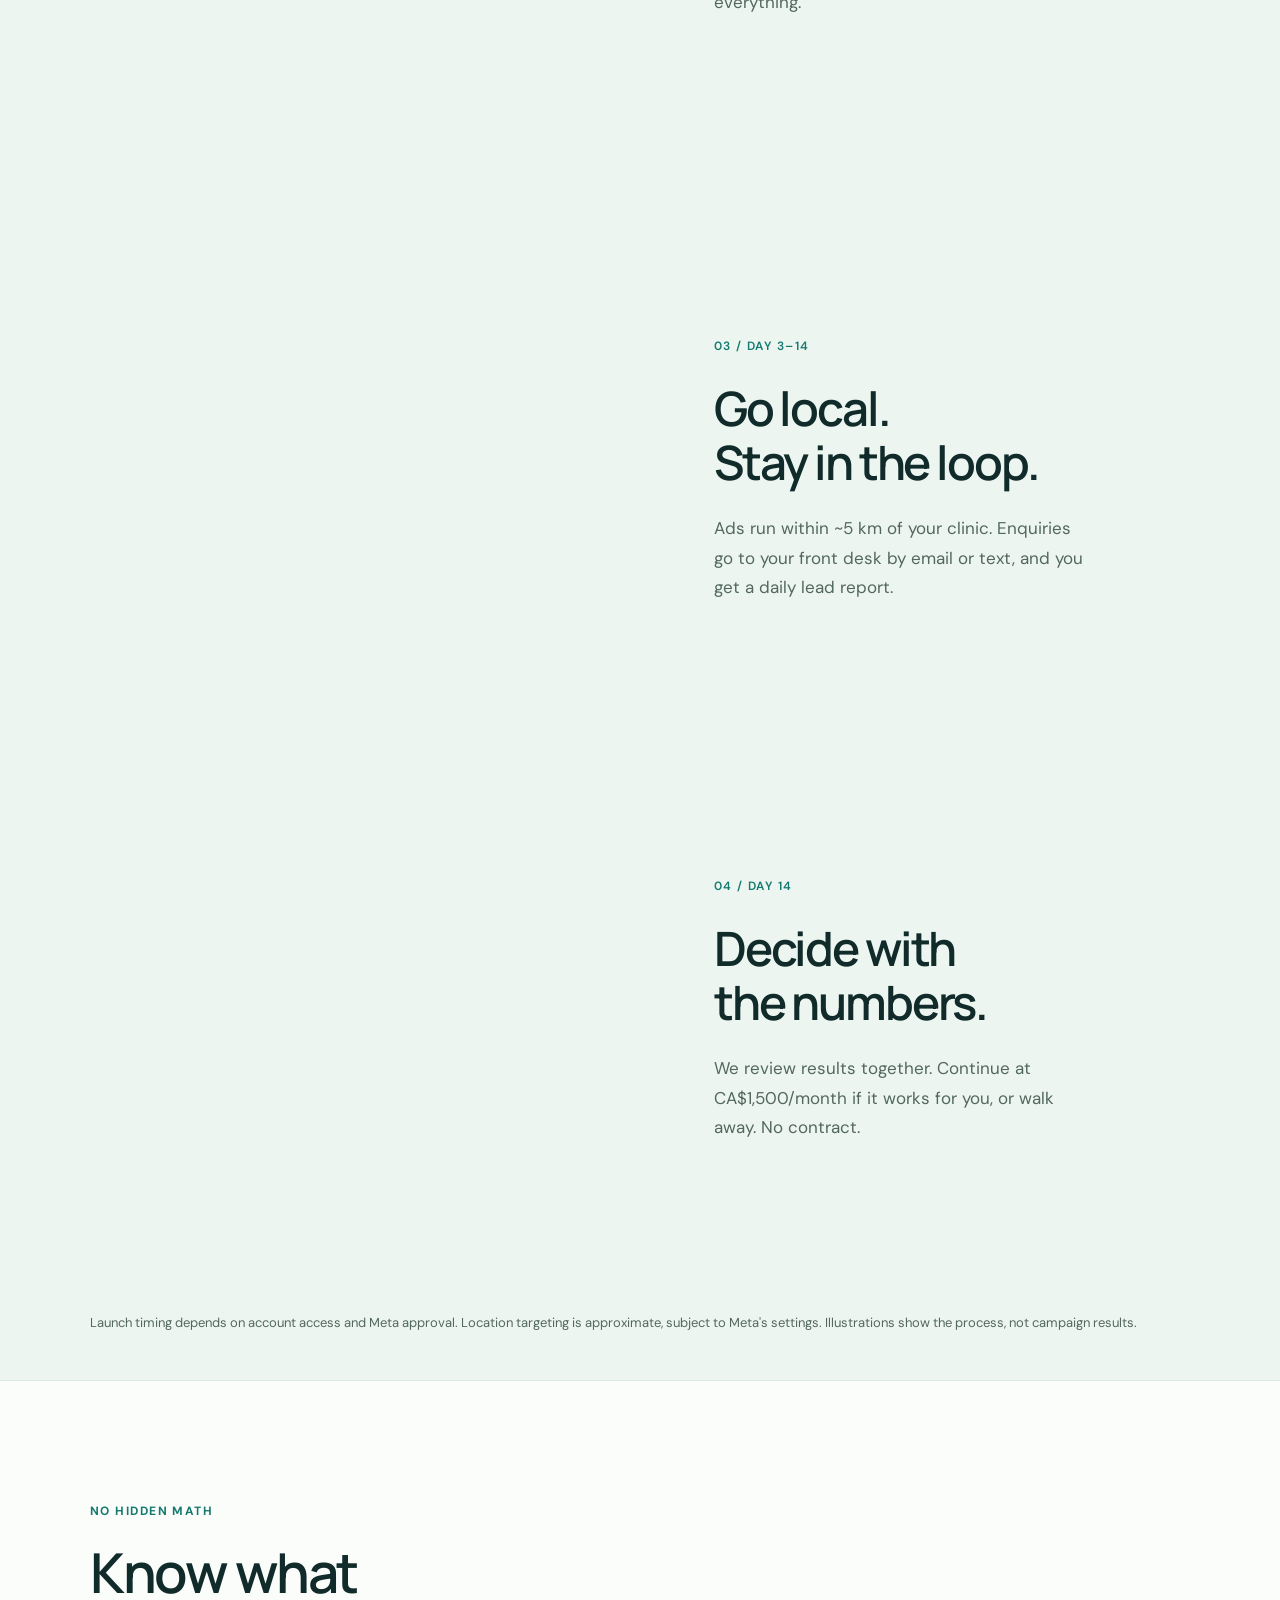
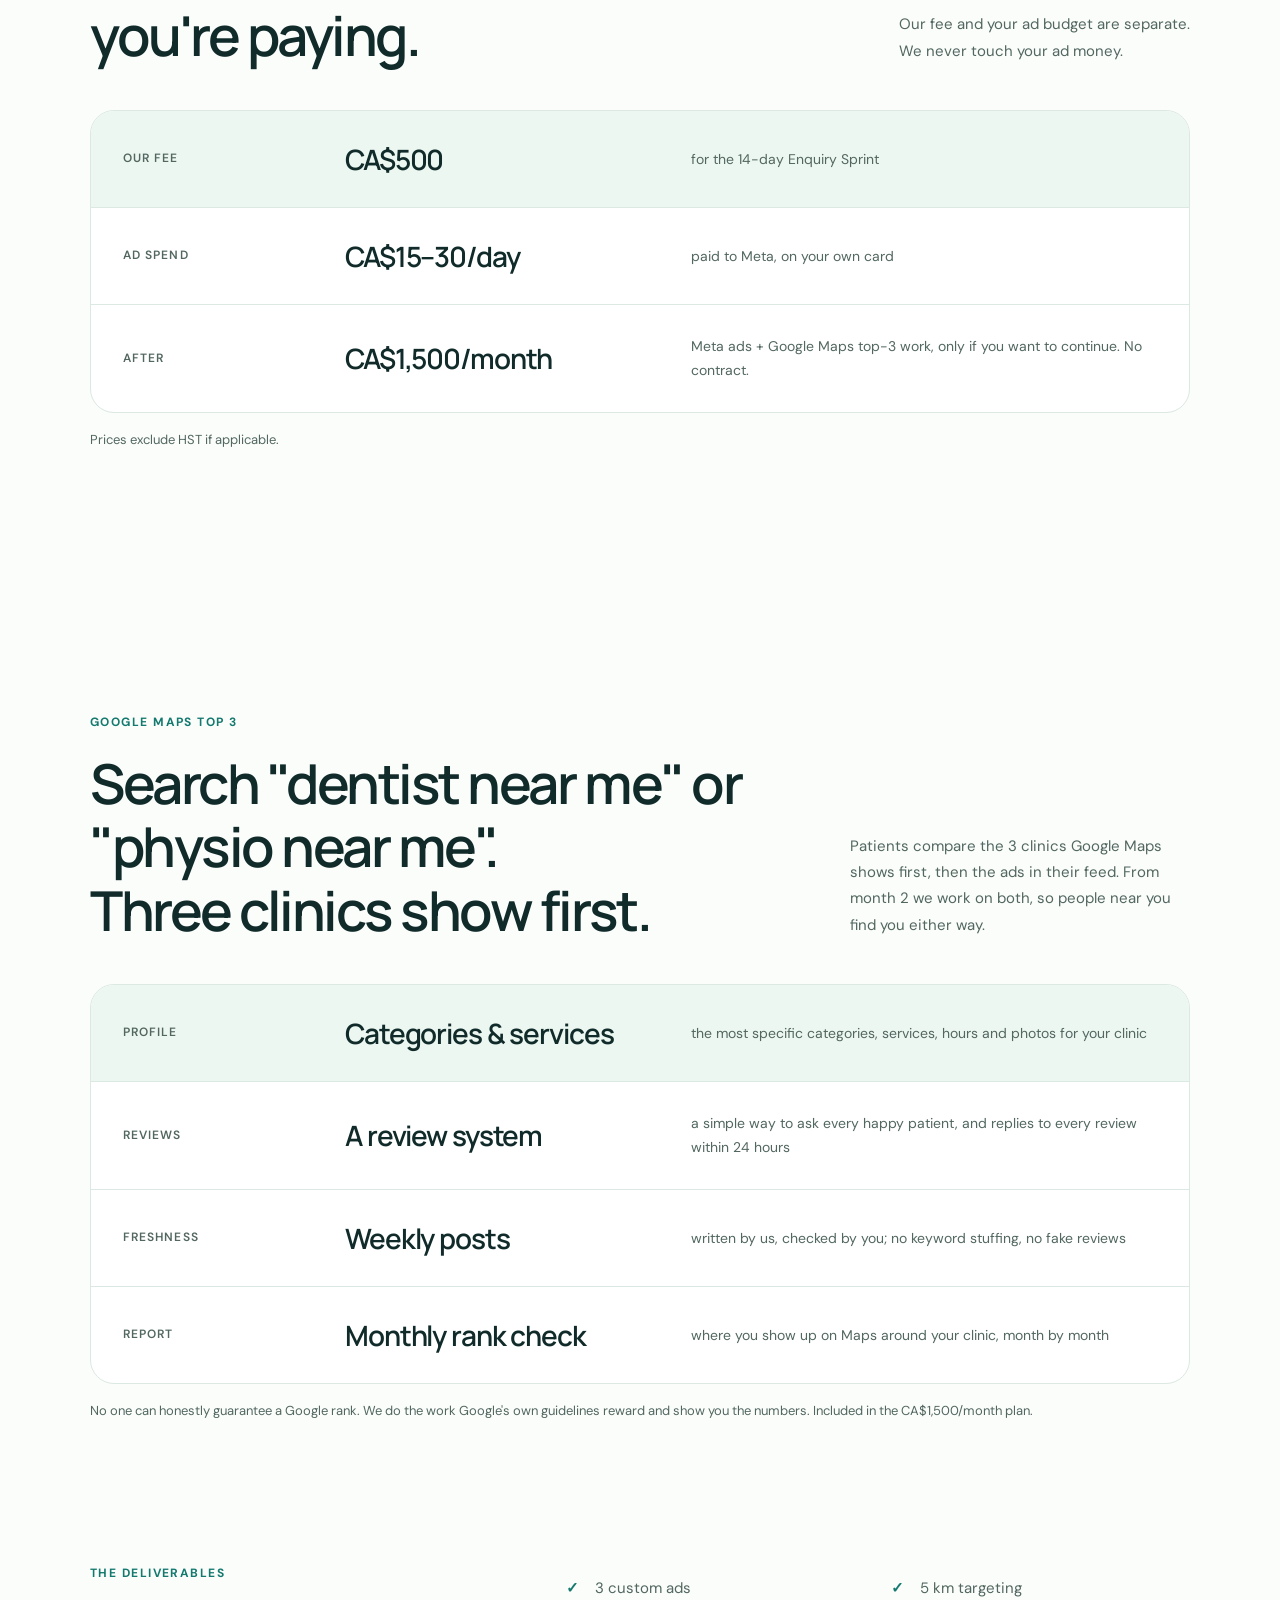
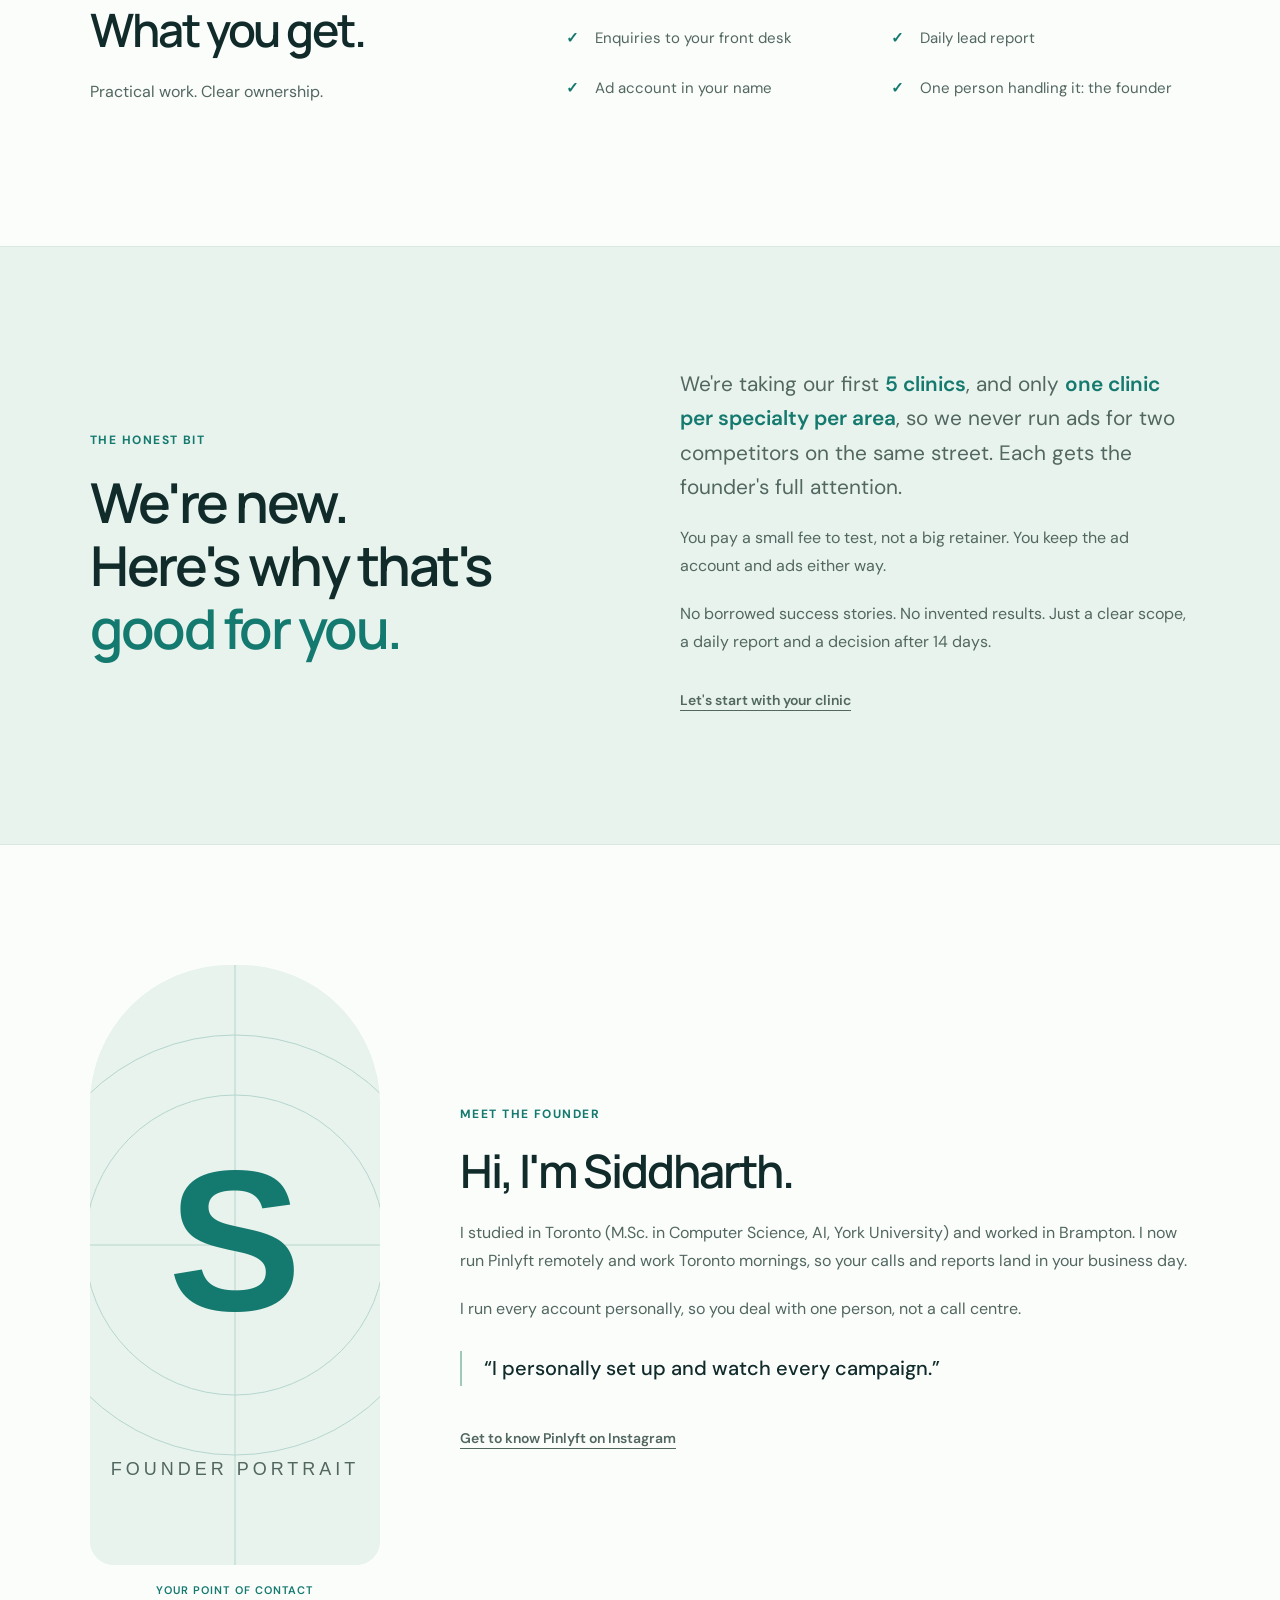
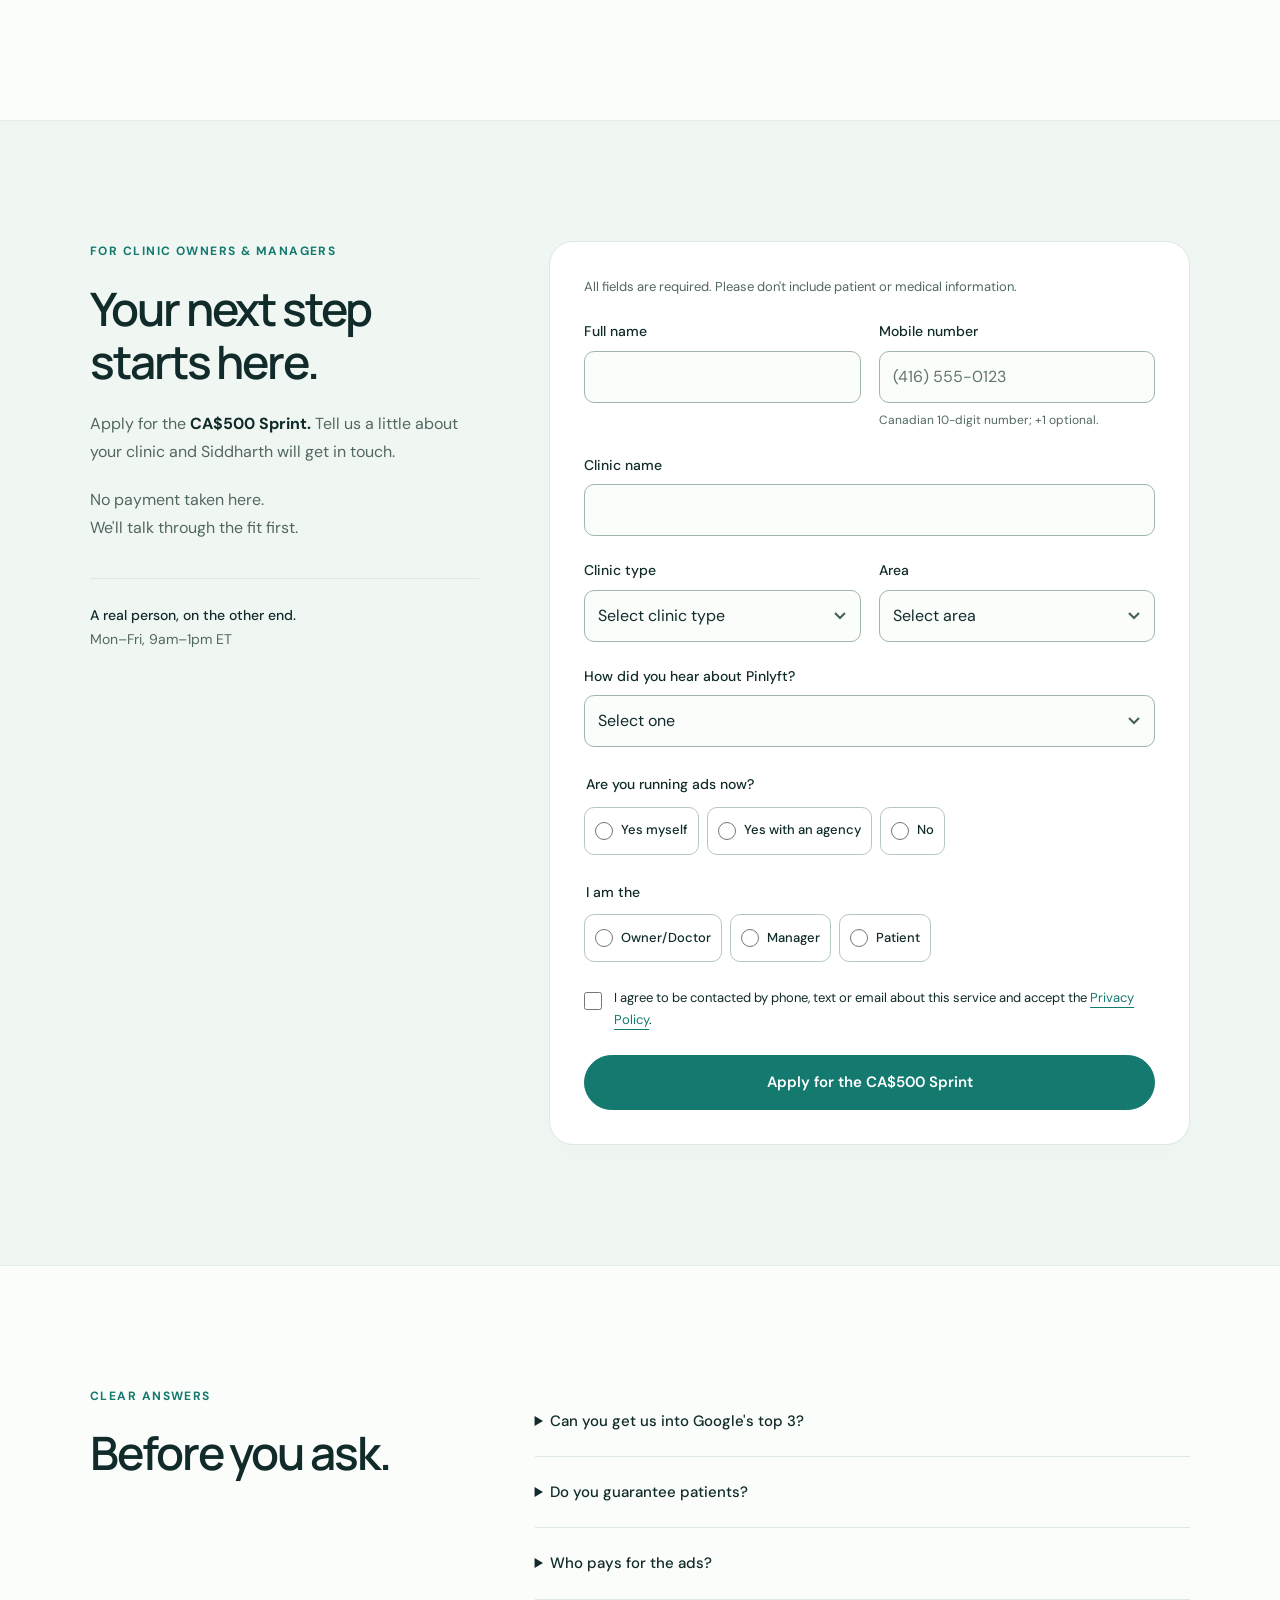
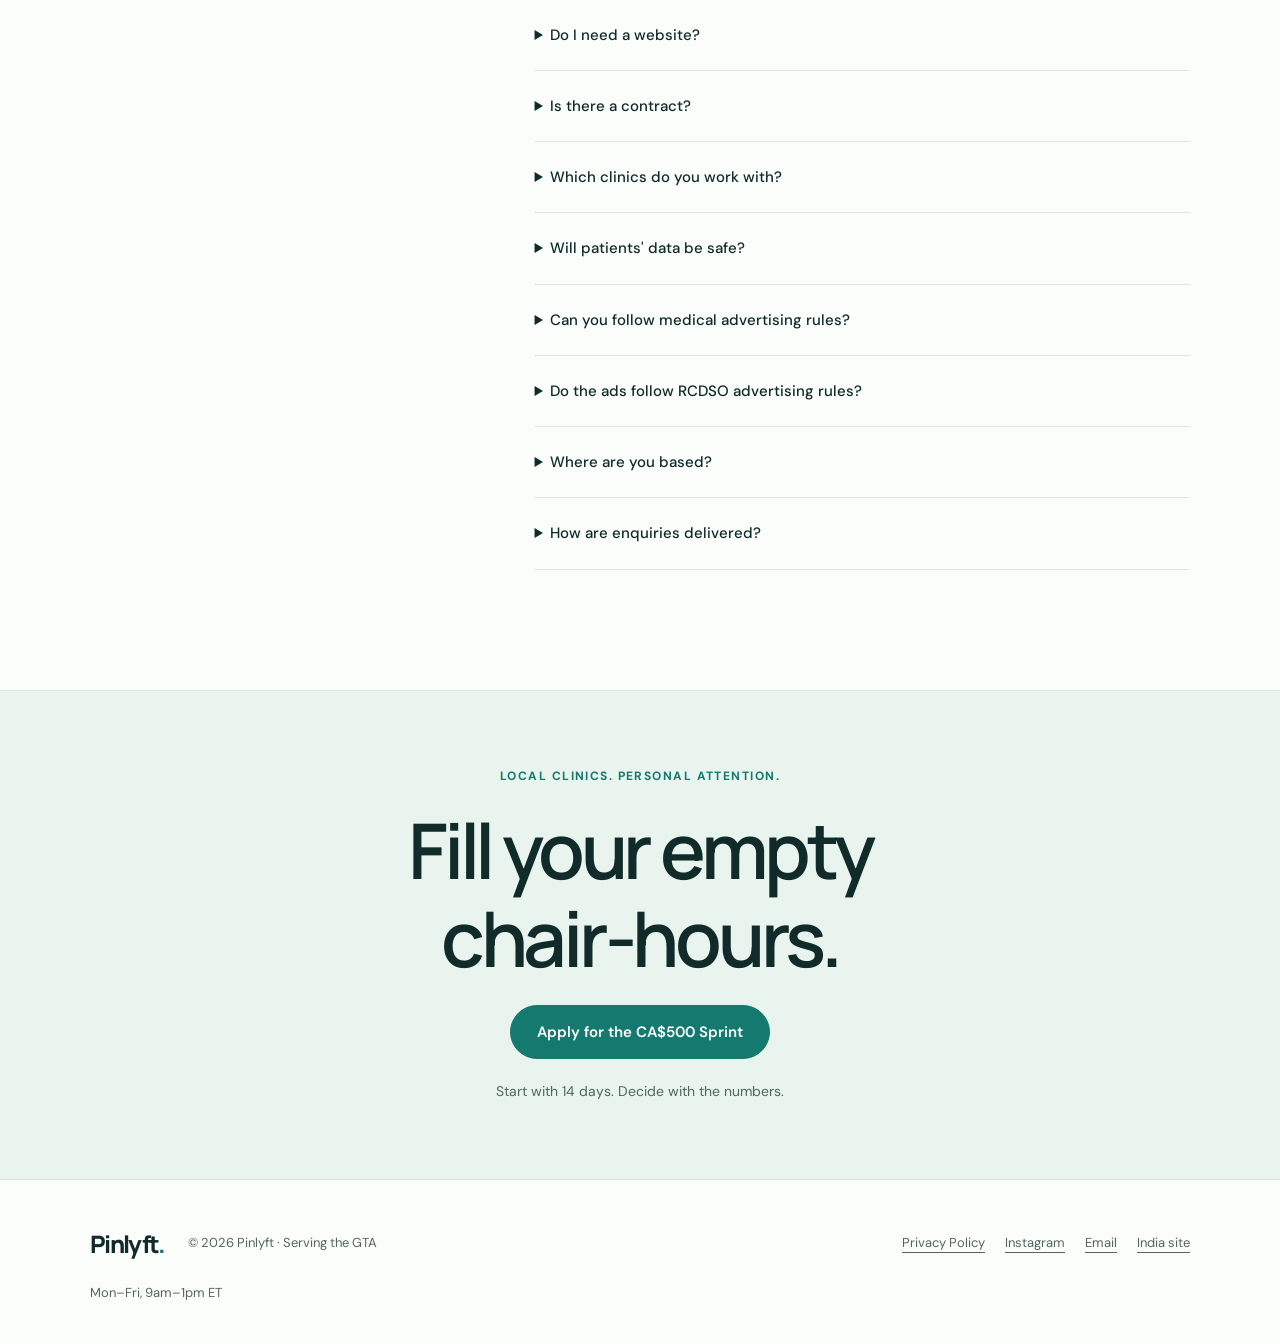
==== commit 7a5211e5: "Canada page: add physiotherapy and chiropractic clinics Co-Authored-By: Claude Opus 5.5 <noreply@ant" ====
--- a/canada/index.html
+++ b/canada/index.html
@@ -11,7 +11,7 @@
 <script src="/assets/js/tracking.js" defer></script>
 <script src="/assets/js/main.js" defer></script>
 <title>Pinlyft | Facebook &amp; Instagram Ads for Clinics in the Greater Toronto Area</title>
-<meta name="description" content="Meta ads for dental, skin and hair clinic owners in the GTA. Try Pinlyft’s CA$500 14-Day Enquiry Sprint. Your ad account. No contract.">
+<meta name="description" content="Meta ads and Google Maps for dental, skin, hair, physio and chiropractic clinic owners in the GTA. Try Pinlyft’s CA$500 14-Day Enquiry Sprint. Your ad account. No contract.">
 <link rel="canonical" href="https://pinlyft.github.io/canada/">
 <meta property="og:type" content="website">
 <meta property="og:locale" content="en_IN">
@@ -27,11 +27,11 @@
 <meta name="twitter:title" content="Pinlyft | More local enquiries for your clinic">
 <meta name="twitter:description" content="For clinic owners in the GTA. The 14-Day Enquiry Sprint: CA$500 plus ad spend. No contract.">
 <meta name="twitter:image" content="https://pinlyft.github.io/assets/img/og.jpg">
-<script type="application/ld+json">{"@context":"https://schema.org","@type":"ProfessionalService","name":"Pinlyft","url":"https://pinlyft.github.io/canada/","description":"Facebook and Instagram advertising for dental, skin and hair clinics in the Greater Toronto Area.","areaServed":[{"@type":"City","name":"Toronto"},{"@type":"City","name":"Brampton"},{"@type":"City","name":"Mississauga"}],"founder":{"@type":"Person","name":"Siddharth"},"sameAs":["https://www.instagram.com/pinlyft"],"priceRange":"CA$500–CA$1,500"}</script>
+<script type="application/ld+json">{"@context":"https://schema.org","@type":"ProfessionalService","name":"Pinlyft","url":"https://pinlyft.github.io/canada/","description":"Facebook and Instagram advertising for dental, skin, hair, physiotherapy and chiropractic clinics in the Greater Toronto Area.","areaServed":[{"@type":"City","name":"Toronto"},{"@type":"City","name":"Brampton"},{"@type":"City","name":"Mississauga"}],"founder":{"@type":"Person","name":"Siddharth"},"sameAs":["https://www.instagram.com/pinlyft"],"priceRange":"CA$500–CA$1,500"}</script>
 </head>
 <body>
 <a class="skip" href="#main">Skip to content</a>
-<div class="audience">For dental · skin · hair clinic owners in the GTA</div>
+<div class="audience">For dental · skin · hair · physio · chiro clinic owners in the GTA</div>
 <header class="header"><div class="wrap header-inner"><a class="wordmark" href="/" aria-label="Pinlyft home">Pinlyft<span>.</span></a><nav aria-label="Main navigation"><a href="#how-it-works">How it works</a><a href="#pricing">Pricing</a><a href="#faq">FAQ</a></nav><a class="button small"  href="#apply">Apply now</a></div></header>
 <main id="main">
 <section class="hero wrap premium-hero">
@@ -61,12 +61,12 @@
 </div><p class="fine wrap story-disclaimer">Launch timing depends on account access and Meta approval. Location targeting is approximate, subject to Meta's settings. Illustrations show the process, not campaign results.</p>
 </section>
 <section id="pricing" class="section wrap reveal"><div class="section-heading split"><div><p class="eyebrow">NO HIDDEN MATH</p><h2>Know what<br>you're paying.</h2></div><p>Our fee and your ad budget are separate.<br>We never touch your ad money.</p></div><div class="pricing-table" role="table" aria-label="Sprint and ongoing pricing"><div class="price-row" role="row"><span role="rowheader">OUR FEE</span><strong role="cell">CA$500</strong><span role="cell">for the 14-day Enquiry Sprint</span></div><div class="price-row" role="row"><span role="rowheader">AD SPEND</span><strong role="cell">CA$15–30/day</strong><span role="cell">paid to Meta, on your own card</span></div><div class="price-row" role="row"><span role="rowheader">AFTER</span><strong role="cell">CA$1,500/month</strong><span role="cell">Meta ads + Google Maps top-3 work, only if you want to continue. No contract.</span></div></div><p class="fine">Prices exclude HST if applicable.</p></section>
-<section id="google-maps" class="section wrap reveal"><div class="section-heading split"><div><p class="eyebrow">GOOGLE MAPS TOP 3</p><h2>Search "dentist near me".<br>Three clinics show first.</h2></div><p>Patients compare the 3 clinics Google Maps shows first, then the ads in their feed. From month 2 we work on both, so people near you find you either way.</p></div><div class="pricing-table" role="table" aria-label="Google Maps top-3 work"><div class="price-row" role="row"><span role="rowheader">PROFILE</span><strong role="cell">Categories &amp; services</strong><span role="cell">the most specific categories, services, hours and photos for your clinic</span></div><div class="price-row" role="row"><span role="rowheader">REVIEWS</span><strong role="cell">A review system</strong><span role="cell">a simple way to ask every happy patient, and replies to every review within 24 hours</span></div><div class="price-row" role="row"><span role="rowheader">FRESHNESS</span><strong role="cell">Weekly posts</strong><span role="cell">written by us, checked by you; no keyword stuffing, no fake reviews</span></div><div class="price-row" role="row"><span role="rowheader">REPORT</span><strong role="cell">Monthly rank check</strong><span role="cell">where you show up on Maps around your clinic, month by month</span></div></div><p class="fine">No one can honestly guarantee a Google rank. We do the work Google's own guidelines reward and show you the numbers. Included in the CA$1,500/month plan.</p></section>
+<section id="google-maps" class="section wrap reveal"><div class="section-heading split"><div><p class="eyebrow">GOOGLE MAPS TOP 3</p><h2>Search "dentist near me" or "physio near me".<br>Three clinics show first.</h2></div><p>Patients compare the 3 clinics Google Maps shows first, then the ads in their feed. From month 2 we work on both, so people near you find you either way.</p></div><div class="pricing-table" role="table" aria-label="Google Maps top-3 work"><div class="price-row" role="row"><span role="rowheader">PROFILE</span><strong role="cell">Categories &amp; services</strong><span role="cell">the most specific categories, services, hours and photos for your clinic</span></div><div class="price-row" role="row"><span role="rowheader">REVIEWS</span><strong role="cell">A review system</strong><span role="cell">a simple way to ask every happy patient, and replies to every review within 24 hours</span></div><div class="price-row" role="row"><span role="rowheader">FRESHNESS</span><strong role="cell">Weekly posts</strong><span role="cell">written by us, checked by you; no keyword stuffing, no fake reviews</span></div><div class="price-row" role="row"><span role="rowheader">REPORT</span><strong role="cell">Monthly rank check</strong><span role="cell">where you show up on Maps around your clinic, month by month</span></div></div><p class="fine">No one can honestly guarantee a Google rank. We do the work Google's own guidelines reward and show you the numbers. Included in the CA$1,500/month plan.</p></section>
 <section class="section wrap included reveal"><div><p class="eyebrow">THE DELIVERABLES</p><h2>What you get.</h2><p>Practical work. Clear ownership.</p></div><ul class="checks checklist"><li>3 custom ads</li><li>5 km targeting</li><li>Enquiries to your front desk</li><li>Daily lead report</li><li>Ad account in your name</li><li>One person handling it: the founder</li></ul></section>
 <section class="honest section reveal"><div class="wrap honest-inner"><div><p class="eyebrow">THE HONEST BIT</p><h2>We're new.<br>Here's why that's<br><span>good for you.</span></h2></div><div><p class="large-copy">We're taking our first <strong>5 clinics</strong>, and only <strong>one clinic per specialty per area</strong>, so we never run ads for two competitors on the same street. Each gets the founder's full attention.</p><p>You pay a small fee to test, not a big retainer. You keep the ad account and ads either way.</p><p>No borrowed success stories. No invented results. Just a clear scope, a daily report and a decision after 14 days.</p><a class="text-link" href="#apply">Let's start with your clinic</a></div></div></section>
 <section class="section wrap founder reveal"><div class="founder-photo"><img src="/assets/img/founder-placeholder.svg" data-founder-photo alt="S monogram placeholder for Siddharth's portrait" width="600" height="600" loading="lazy"><span>YOUR POINT OF CONTACT</span></div><div><p class="eyebrow">MEET THE FOUNDER</p><h2>Hi, I'm Siddharth.</h2><p>I studied in Toronto (M.Sc. in Computer Science, AI, York University) and worked in Brampton. I now run Pinlyft remotely and work Toronto mornings, so your calls and reports land in your business day.</p><p>I run every account personally, so you deal with one person, not a call centre.</p><blockquote>“I personally set up and watch every campaign.”</blockquote><a class="text-link" href="https://www.instagram.com/pinlyft" target="_blank" rel="noopener noreferrer">Get to know Pinlyft on Instagram</a></div></section>
-<section id="apply" class="section section-tint"><div class="wrap apply-layout"><div class="apply-copy"><p class="eyebrow">FOR CLINIC OWNERS &amp; MANAGERS</p><h2>Your next step<br>starts here.</h2><p>Apply for the <strong>CA$500 Sprint.</strong> Tell us a little about your clinic and Siddharth will get in touch.</p><p>No payment taken here.<br>We'll talk through the fit first.</p><div class="working-hours"><strong>A real person, on the other end.</strong><p>Mon–Fri, 9am–1pm ET</p></div></div><form id="application-form" class="application" method="post"><noscript><p class="notice">Please enable JavaScript to submit this form or visit <a href="https://www.instagram.com/pinlyft">Pinlyft on Instagram</a>.</p></noscript><p class="fine">All fields are required. Please don't include patient or medical information.</p><div class="form-grid"><div class="field"><label for="full-name">Full name</label><input id="full-name" name="name" autocomplete="name" required maxlength="100"></div><div class="field"><label for="phone">Mobile number</label><input id="phone" name="phone" type="tel" inputmode="tel" autocomplete="tel" placeholder="(416) 555-0123" aria-describedby="phone-hint" required maxlength="20"><small id="phone-hint">Canadian 10-digit number; +1 optional.</small></div><div class="field full"><label for="clinic">Clinic name</label><input id="clinic" name="clinic_name" autocomplete="organization" required maxlength="160"></div><div class="field"><label for="clinic-type">Clinic type</label><select id="clinic-type" name="clinic_type" required><option value="">Select clinic type</option><option>Dental</option><option>Skin</option><option>Hair</option><option>Multi-speciality</option><option>Other</option></select></div><div class="field"><label for="area">Area</label><select id="area" name="city" required><option value="">Select area</option><option>Toronto</option><option>Brampton</option><option>Mississauga</option><option>Vaughan / Markham</option><option>Other</option></select></div><div class="field full"><label for="heard-from">How did you hear about Pinlyft?</label><select id="heard-from" name="heard_from" required><option value="">Select one</option><option>Instagram or Facebook ad</option><option>Instagram profile or post</option><option>Message from Pinlyft</option><option>Google search</option><option>Google Maps</option><option>ChatGPT or another AI assistant</option><option>Friend or colleague</option><option>Other</option></select></div></div><fieldset><legend>Are you running ads now?</legend><div class="choices"><label><input type="radio" name="running_ads" value="Yes myself" required>Yes myself</label><label><input type="radio" name="running_ads" value="Yes with an agency">Yes with an agency</label><label><input type="radio" name="running_ads" value="No">No</label></div></fieldset><fieldset aria-describedby="patient-message"><legend>I am the</legend><div class="choices"><label><input type="radio" name="role" value="Owner/Doctor" required>Owner/Doctor</label><label><input type="radio" name="role" value="Manager">Manager</label><label><input type="radio" name="role" value="Patient">Patient</label></div><p id="patient-message" class="notice" role="status" hidden>This form is for clinic owners. Please contact your clinic directly.</p></fieldset><div class="honeypot" aria-hidden="true"><label for="website">Leave this field empty</label><input id="website" name="_gotcha" tabindex="-1" autocomplete="off"></div><label class="consent"><input type="checkbox" name="consent" value="Agreed to phone/text/email contact and Privacy Policy" required><span>I agree to be contacted by phone, text or email about this service and accept the <a href="/privacy.html" target="_blank" rel="noopener">Privacy Policy</a>.</span></label><button id="submit-application" class="button" type="submit" disabled>Apply for the CA$500 Sprint</button><div id="form-feedback" role="status" aria-live="polite" tabindex="-1" hidden><p id="form-message"></p><a class="button secondary" id="form-whatsapp" href="mailto:pinlyft.agency@gmail.com?subject=14-Day%20Enquiry%20Sprint%20(Canada)">Or email us</a></div></form></div></section>
-<section id="faq" class="section wrap faq reveal"><div><p class="eyebrow">CLEAR ANSWERS</p><h2>Before you ask.</h2></div><div class="faq-list"><details><summary>Can you get us into Google's top 3?</summary><p>We can't promise a rank; anyone who does is guessing. From month 2 we work on what Google rewards: the right categories, steady genuine reviews, weekly posts and photos, and consistent listings. You see where you rank around your clinic every month.</p></details><details><summary>Do you guarantee patients?</summary><p>No. Nobody honest can. We commit to the work: 3 ads, setup, daily reports and full transparency on numbers. Enquiries, bookings and revenue depend on several factors, including your offer and follow-up.</p></details><details><summary>Who pays for the ads?</summary><p>You pay Meta directly on your own card, CA$15–30/day. We never handle your ad money.</p></details><details><summary>Do I need a website?</summary><p>No. Enquiries come through an Instagram/Facebook form and are sent to your front desk.</p></details><details><summary>Is there a contract?</summary><p>No. After 14 days you decide.</p></details><details><summary>Which clinics do you work with?</summary><p>Dental, skin and hair clinics across the Greater Toronto Area, starting with Toronto, Brampton and Mississauga.</p></details><details><summary>Will patients' data be safe?</summary><p>We limit access to you, us and the service providers needed to deliver enquiries. No system is risk-free. Each clinic's patient lead form needs its own privacy notice; see our <a href="/privacy.html#clinic-campaigns">Privacy Policy</a> for how these differ.</p></details><details><summary>Can you follow medical advertising rules?</summary><p>Yes. We avoid misleading claims and before/after promises, and follow Meta's health ad policies. We check creative with you before launch; professional and treatment-specific restrictions may also apply.</p></details><details><summary>Do the ads follow RCDSO advertising rules?</summary><p>Yes. The ads stay factual: no testimonials, no superiority terms like “best” or “state of the art”, no unverifiable claims and nothing that plays on fear. You approve every ad before it runs.</p></details><details><summary>Where are you based?</summary><p>Siddharth runs Pinlyft remotely and works Toronto mornings, Mon–Fri 9am–1pm ET. Your ads run on your own Meta ad account in your name, so you see every dollar in real time.</p></details><details><summary>How are enquiries delivered?</summary><p>Each enquiry (name, phone, treatment interest) is sent to your front desk by email or text the same day, plus a daily summary. Calling back within an hour makes the biggest difference.</p></details></div></section>
+<section id="apply" class="section section-tint"><div class="wrap apply-layout"><div class="apply-copy"><p class="eyebrow">FOR CLINIC OWNERS &amp; MANAGERS</p><h2>Your next step<br>starts here.</h2><p>Apply for the <strong>CA$500 Sprint.</strong> Tell us a little about your clinic and Siddharth will get in touch.</p><p>No payment taken here.<br>We'll talk through the fit first.</p><div class="working-hours"><strong>A real person, on the other end.</strong><p>Mon–Fri, 9am–1pm ET</p></div></div><form id="application-form" class="application" method="post"><noscript><p class="notice">Please enable JavaScript to submit this form or visit <a href="https://www.instagram.com/pinlyft">Pinlyft on Instagram</a>.</p></noscript><p class="fine">All fields are required. Please don't include patient or medical information.</p><div class="form-grid"><div class="field"><label for="full-name">Full name</label><input id="full-name" name="name" autocomplete="name" required maxlength="100"></div><div class="field"><label for="phone">Mobile number</label><input id="phone" name="phone" type="tel" inputmode="tel" autocomplete="tel" placeholder="(416) 555-0123" aria-describedby="phone-hint" required maxlength="20"><small id="phone-hint">Canadian 10-digit number; +1 optional.</small></div><div class="field full"><label for="clinic">Clinic name</label><input id="clinic" name="clinic_name" autocomplete="organization" required maxlength="160"></div><div class="field"><label for="clinic-type">Clinic type</label><select id="clinic-type" name="clinic_type" required><option value="">Select clinic type</option><option>Dental</option><option>Skin</option><option>Hair</option><option>Physiotherapy</option><option>Chiropractic</option><option>Multi-speciality</option><option>Other</option></select></div><div class="field"><label for="area">Area</label><select id="area" name="city" required><option value="">Select area</option><option>Toronto</option><option>Brampton</option><option>Mississauga</option><option>Vaughan / Markham</option><option>Other</option></select></div><div class="field full"><label for="heard-from">How did you hear about Pinlyft?</label><select id="heard-from" name="heard_from" required><option value="">Select one</option><option>Instagram or Facebook ad</option><option>Instagram profile or post</option><option>Message from Pinlyft</option><option>Google search</option><option>Google Maps</option><option>ChatGPT or another AI assistant</option><option>Friend or colleague</option><option>Other</option></select></div></div><fieldset><legend>Are you running ads now?</legend><div class="choices"><label><input type="radio" name="running_ads" value="Yes myself" required>Yes myself</label><label><input type="radio" name="running_ads" value="Yes with an agency">Yes with an agency</label><label><input type="radio" name="running_ads" value="No">No</label></div></fieldset><fieldset aria-describedby="patient-message"><legend>I am the</legend><div class="choices"><label><input type="radio" name="role" value="Owner/Doctor" required>Owner/Doctor</label><label><input type="radio" name="role" value="Manager">Manager</label><label><input type="radio" name="role" value="Patient">Patient</label></div><p id="patient-message" class="notice" role="status" hidden>This form is for clinic owners. Please contact your clinic directly.</p></fieldset><div class="honeypot" aria-hidden="true"><label for="website">Leave this field empty</label><input id="website" name="_gotcha" tabindex="-1" autocomplete="off"></div><label class="consent"><input type="checkbox" name="consent" value="Agreed to phone/text/email contact and Privacy Policy" required><span>I agree to be contacted by phone, text or email about this service and accept the <a href="/privacy.html" target="_blank" rel="noopener">Privacy Policy</a>.</span></label><button id="submit-application" class="button" type="submit" disabled>Apply for the CA$500 Sprint</button><div id="form-feedback" role="status" aria-live="polite" tabindex="-1" hidden><p id="form-message"></p><a class="button secondary" id="form-whatsapp" href="mailto:pinlyft.agency@gmail.com?subject=14-Day%20Enquiry%20Sprint%20(Canada)">Or email us</a></div></form></div></section>
+<section id="faq" class="section wrap faq reveal"><div><p class="eyebrow">CLEAR ANSWERS</p><h2>Before you ask.</h2></div><div class="faq-list"><details><summary>Can you get us into Google's top 3?</summary><p>We can't promise a rank; anyone who does is guessing. From month 2 we work on what Google rewards: the right categories, steady genuine reviews, weekly posts and photos, and consistent listings. You see where you rank around your clinic every month.</p></details><details><summary>Do you guarantee patients?</summary><p>No. Nobody honest can. We commit to the work: 3 ads, setup, daily reports and full transparency on numbers. Enquiries, bookings and revenue depend on several factors, including your offer and follow-up.</p></details><details><summary>Who pays for the ads?</summary><p>You pay Meta directly on your own card, CA$15–30/day. We never handle your ad money.</p></details><details><summary>Do I need a website?</summary><p>No. Enquiries come through an Instagram/Facebook form and are sent to your front desk.</p></details><details><summary>Is there a contract?</summary><p>No. After 14 days you decide.</p></details><details><summary>Which clinics do you work with?</summary><p>Dental, skin, hair, physiotherapy and chiropractic clinics across the Greater Toronto Area, starting with Toronto, Brampton and Mississauga.</p></details><details><summary>Will patients' data be safe?</summary><p>We limit access to you, us and the service providers needed to deliver enquiries. No system is risk-free. Each clinic's patient lead form needs its own privacy notice; see our <a href="/privacy.html#clinic-campaigns">Privacy Policy</a> for how these differ.</p></details><details><summary>Can you follow medical advertising rules?</summary><p>Yes. We avoid misleading claims and before/after promises, and follow Meta's health ad policies. We check creative with you before launch; professional and treatment-specific restrictions may also apply.</p></details><details><summary>Do the ads follow RCDSO advertising rules?</summary><p>Yes. The ads stay factual: no testimonials, no superiority terms like “best” or “state of the art”, no unverifiable claims and nothing that plays on fear. You approve every ad before it runs.</p></details><details><summary>Where are you based?</summary><p>Siddharth runs Pinlyft remotely and works Toronto mornings, Mon–Fri 9am–1pm ET. Your ads run on your own Meta ad account in your name, so you see every dollar in real time.</p></details><details><summary>How are enquiries delivered?</summary><p>Each enquiry (name, phone, treatment interest) is sent to your front desk by email or text the same day, plus a daily summary. Calling back within an hour makes the biggest difference.</p></details></div></section>
 <section class="final-cta"><div class="wrap"><p class="eyebrow">LOCAL CLINICS. PERSONAL ATTENTION.</p><h2>Fill your empty<br>chair-hours.</h2><a class="button" href="#apply">Apply for the CA$500 Sprint</a><p>Start with 14 days. Decide with the numbers.</p></div></section>
 </main><footer class="footer wrap"><a class="wordmark" href="/">Pinlyft<span>.</span></a><p>© <span data-year>2026</span> Pinlyft · Serving the GTA</p><nav aria-label="Footer"><a href="/privacy.html">Privacy Policy</a><a href="https://www.instagram.com/pinlyft" target="_blank" rel="noopener noreferrer">Instagram</a><a href="mailto:pinlyft.agency@gmail.com">Email</a><a href="/">India site</a></nav><p class="fine">Mon–Fri, 9am–1pm ET</p></footer>
 <div id="contact-help" class="contact-help wrap" role="status" hidden></div>
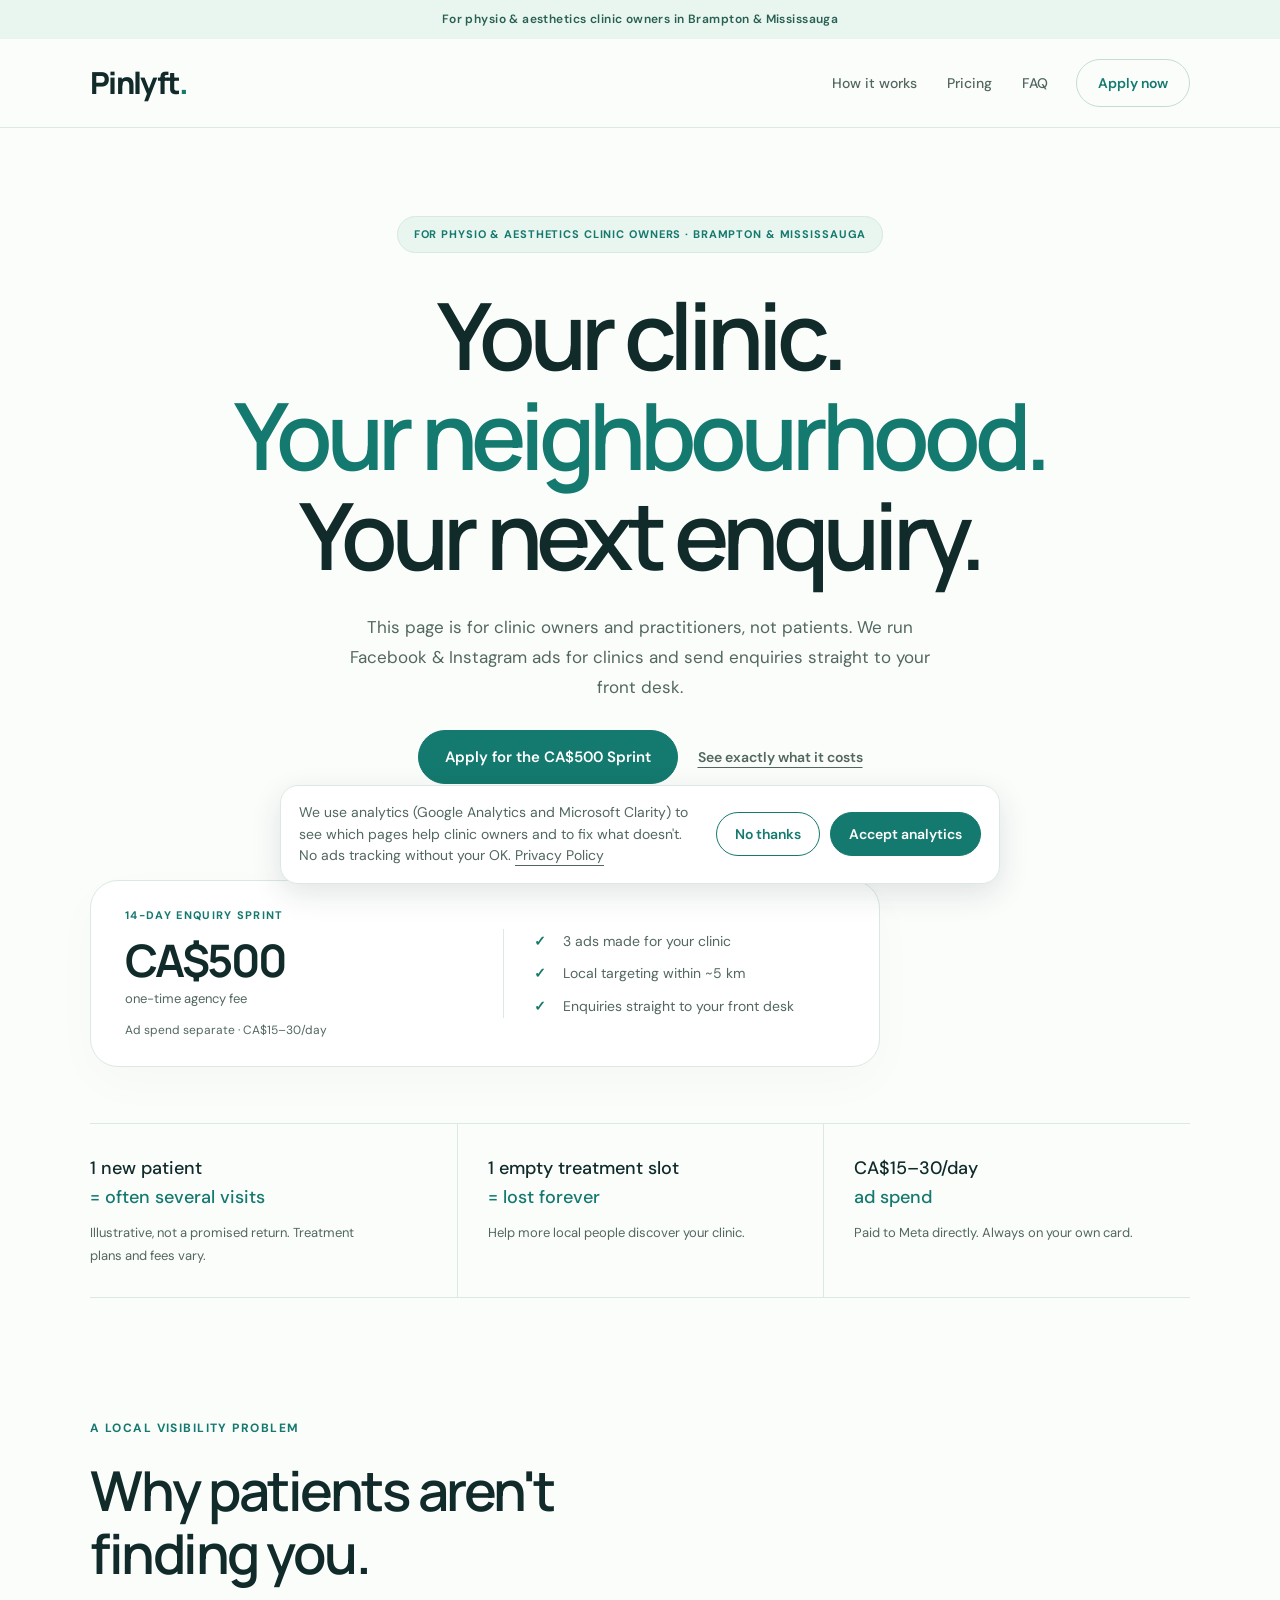
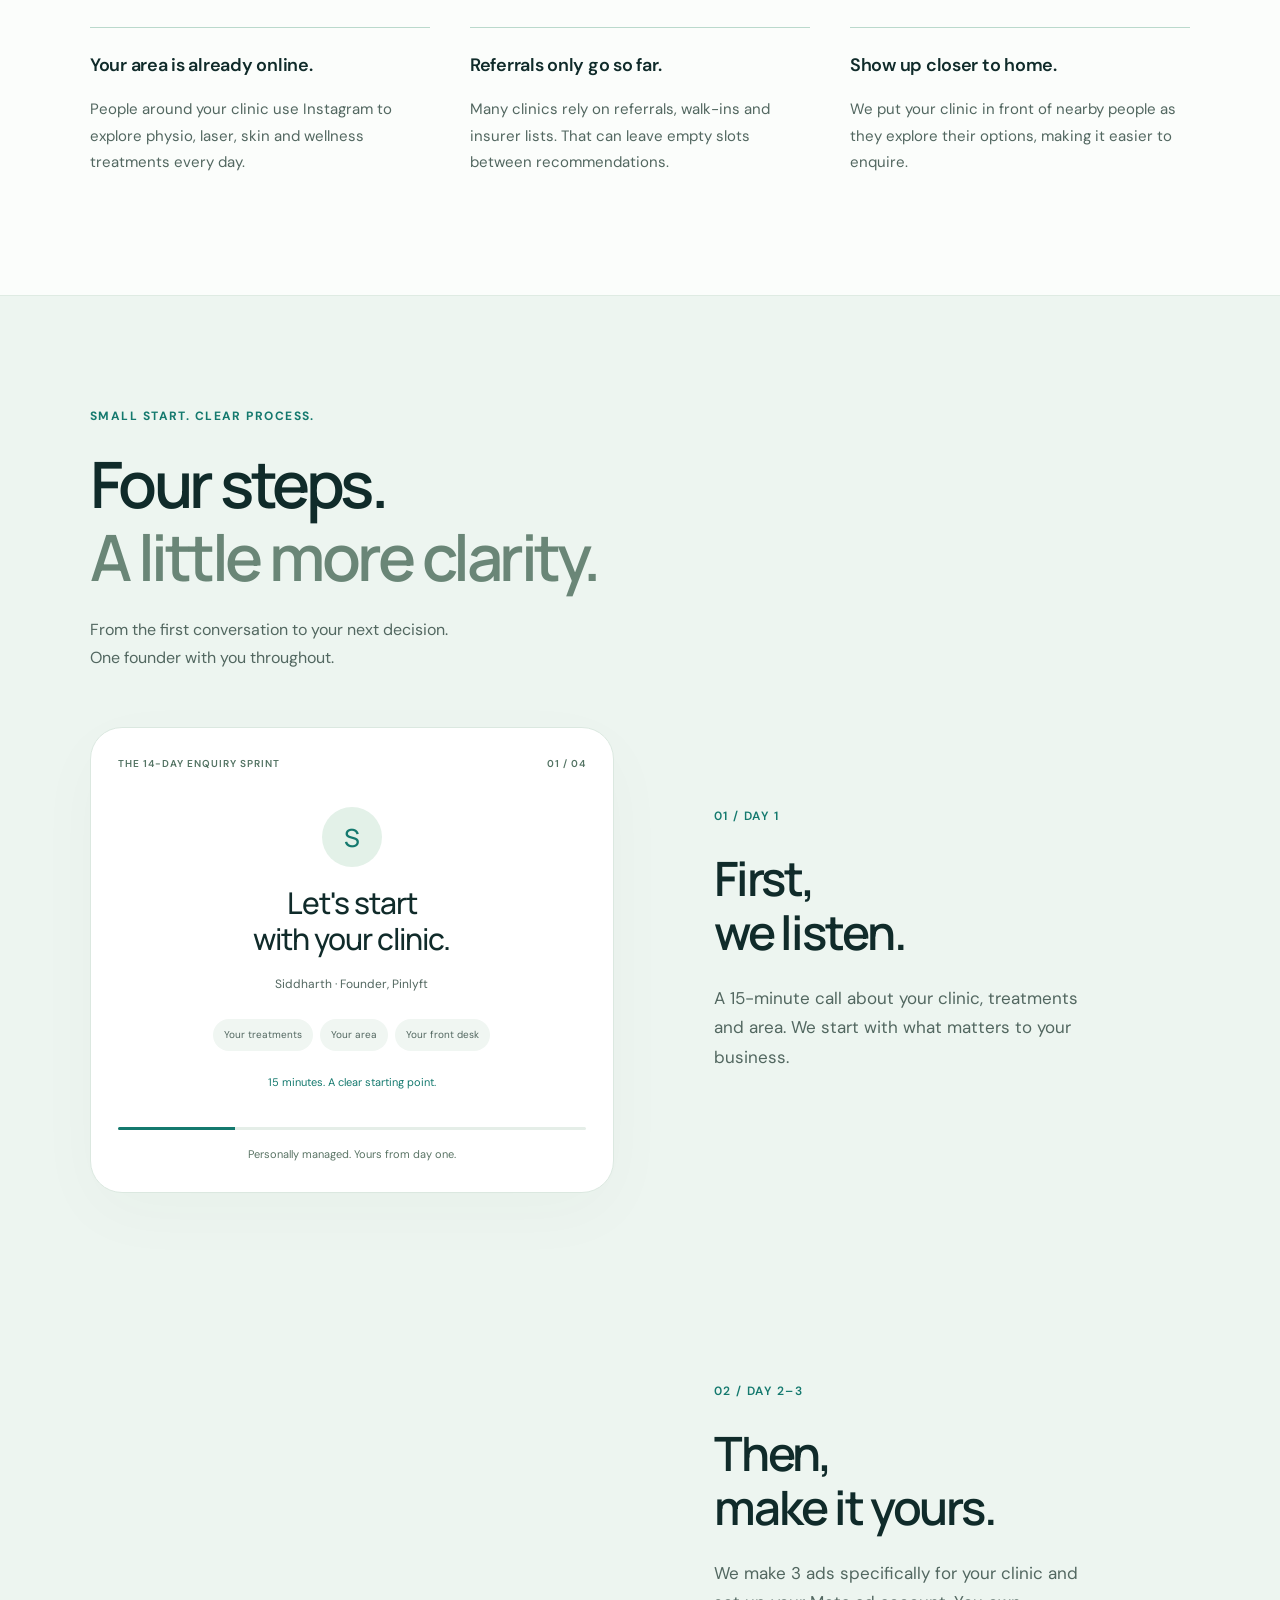
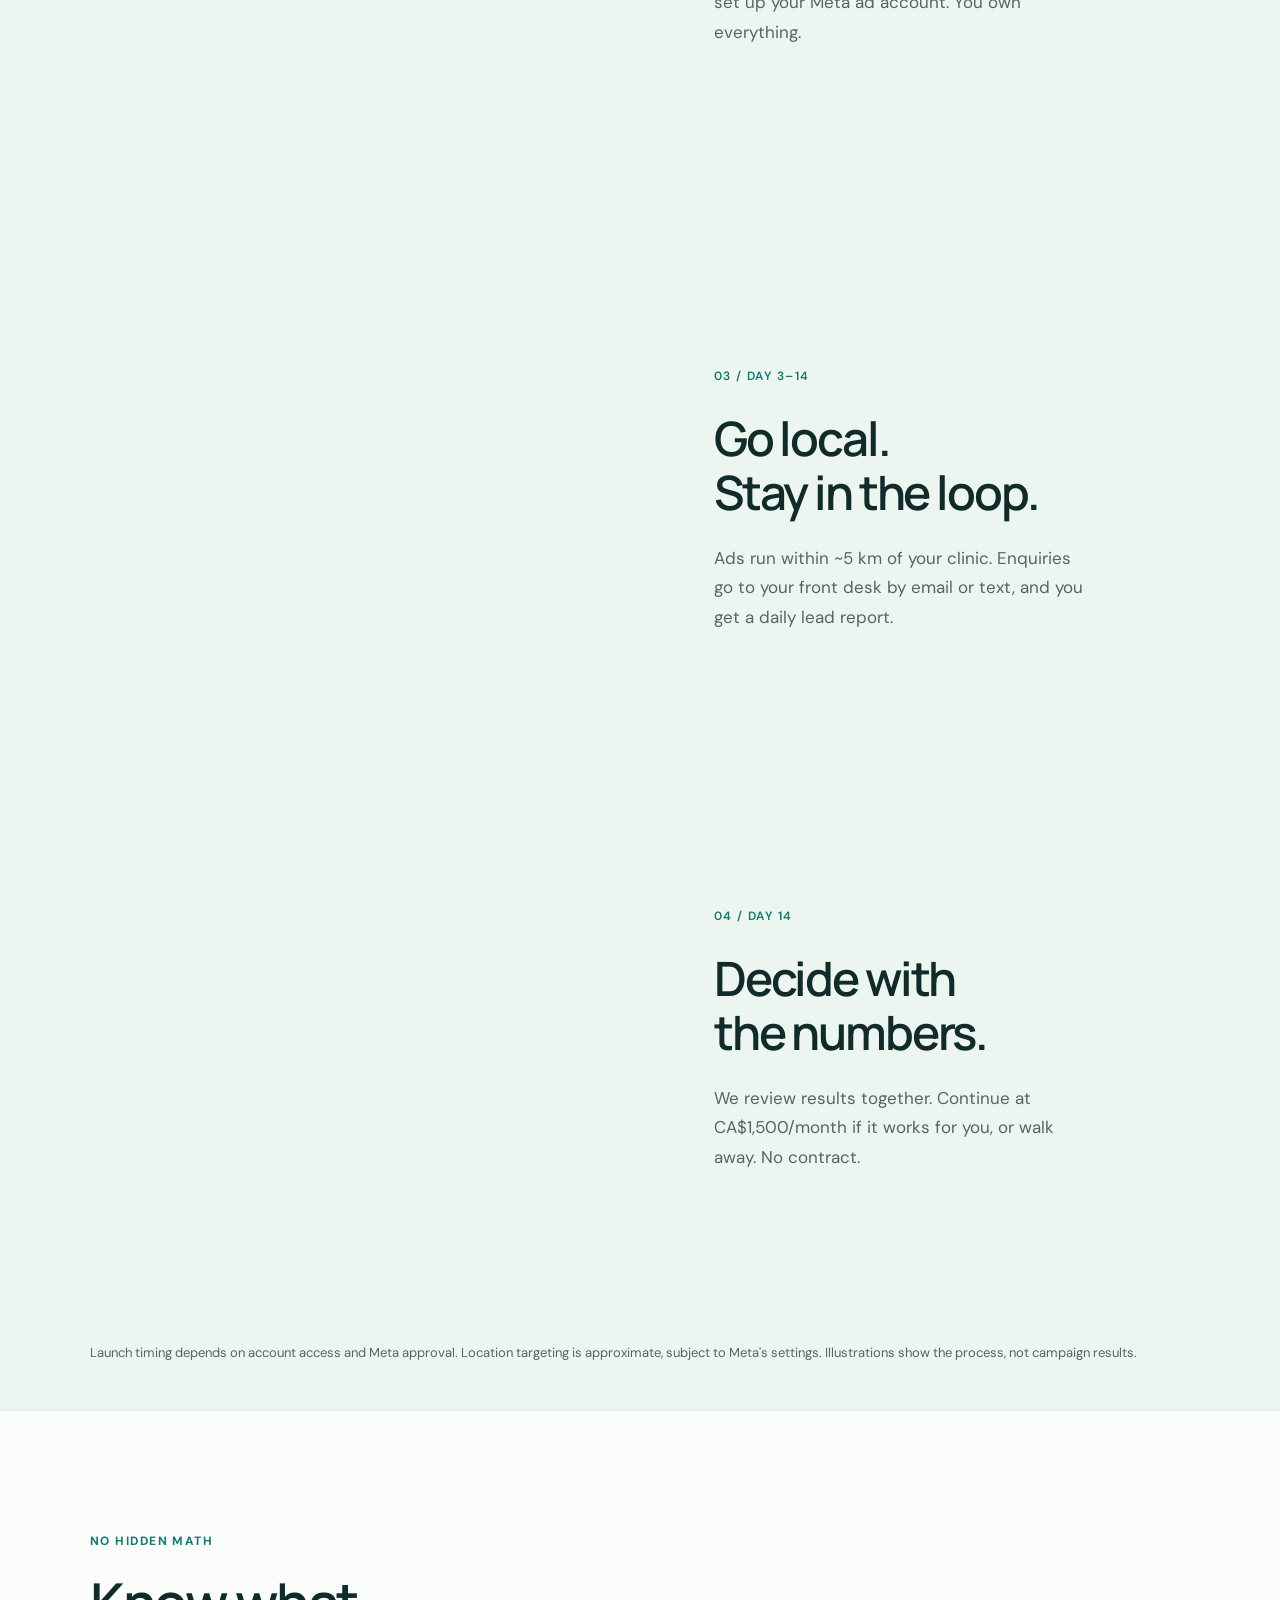
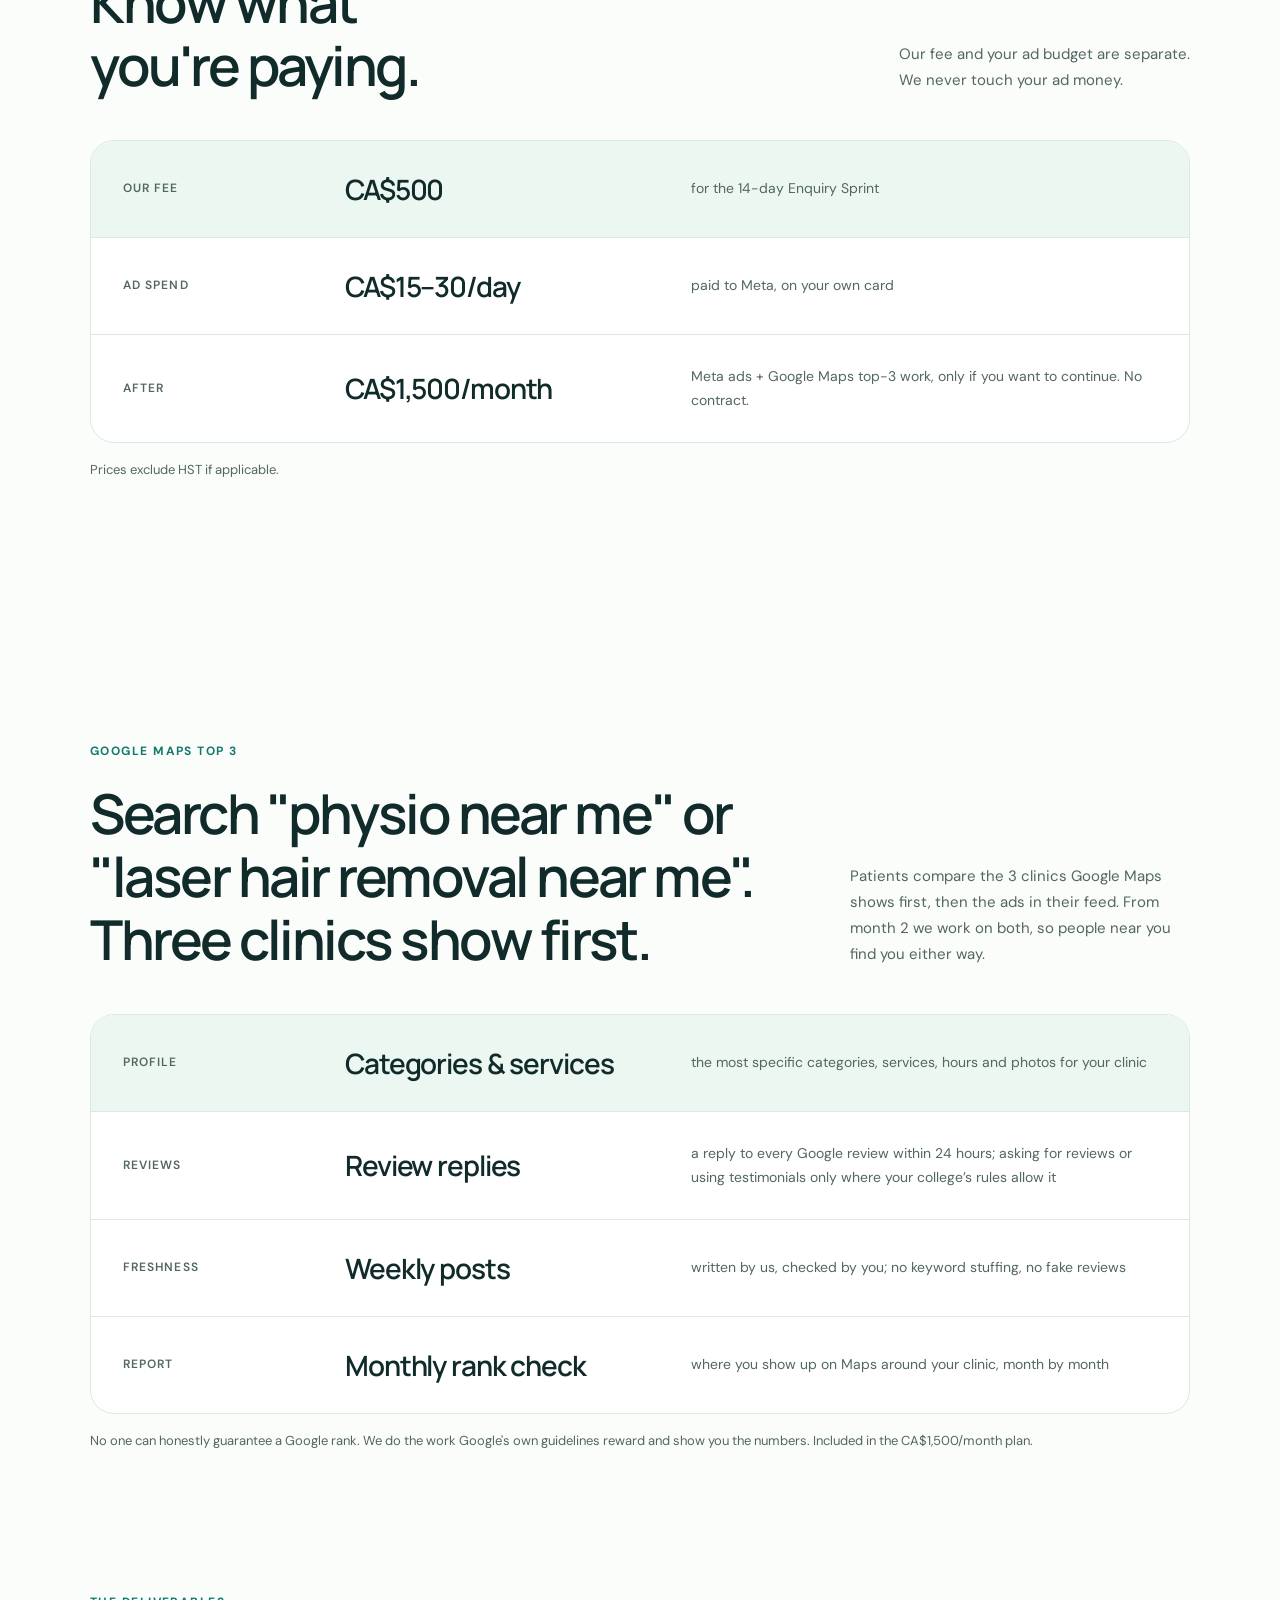
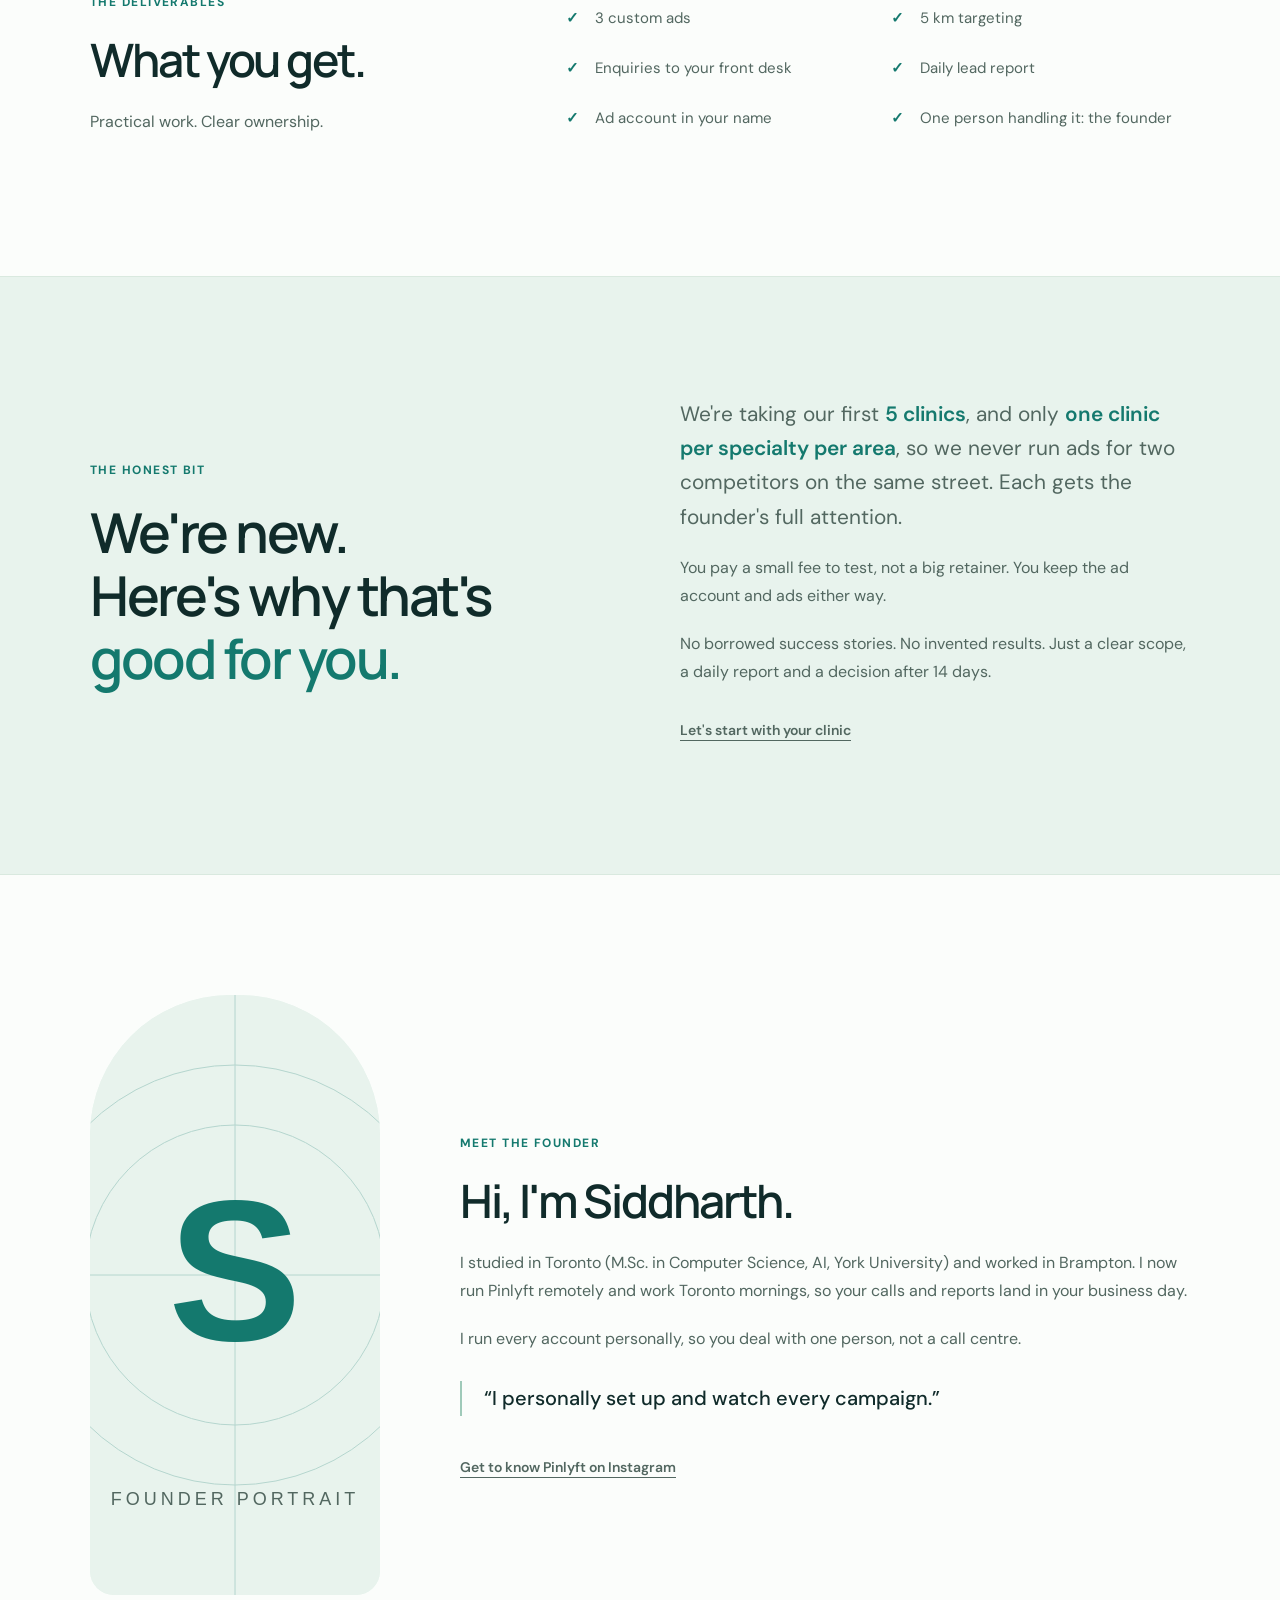
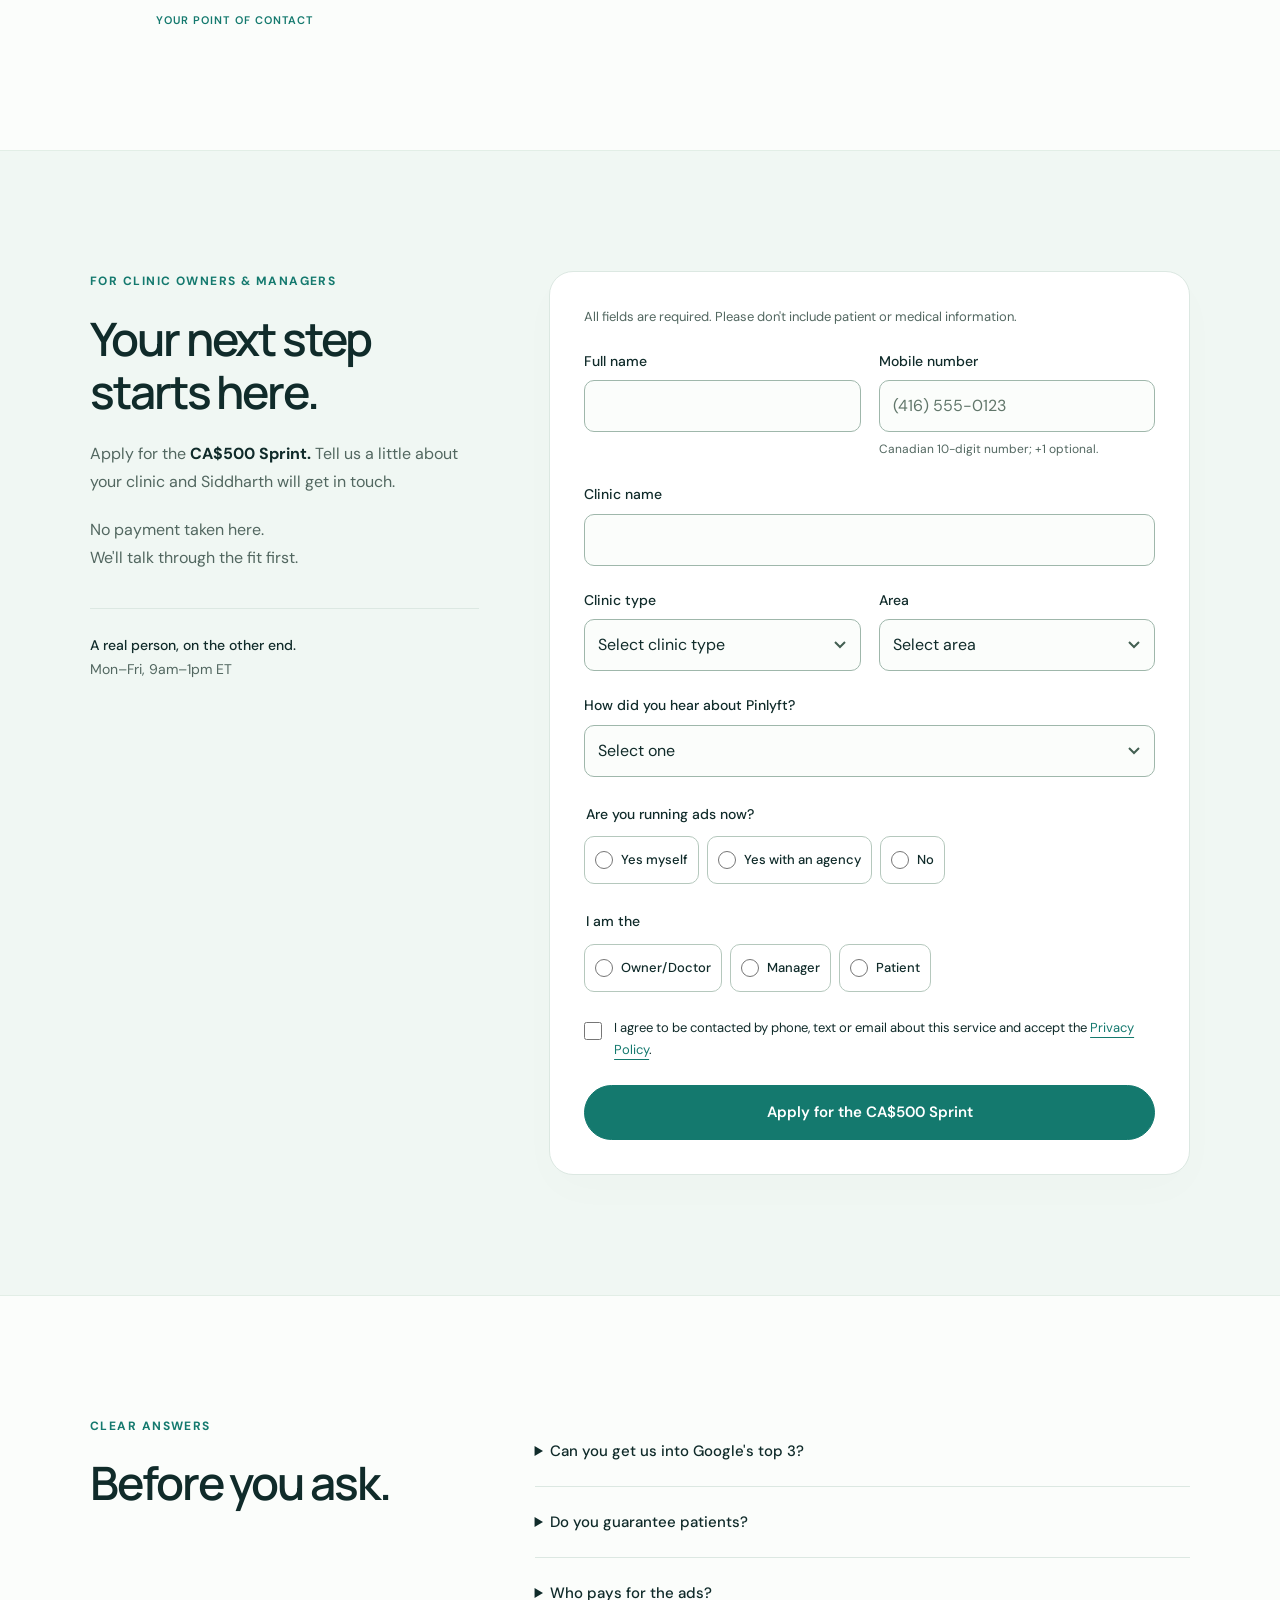
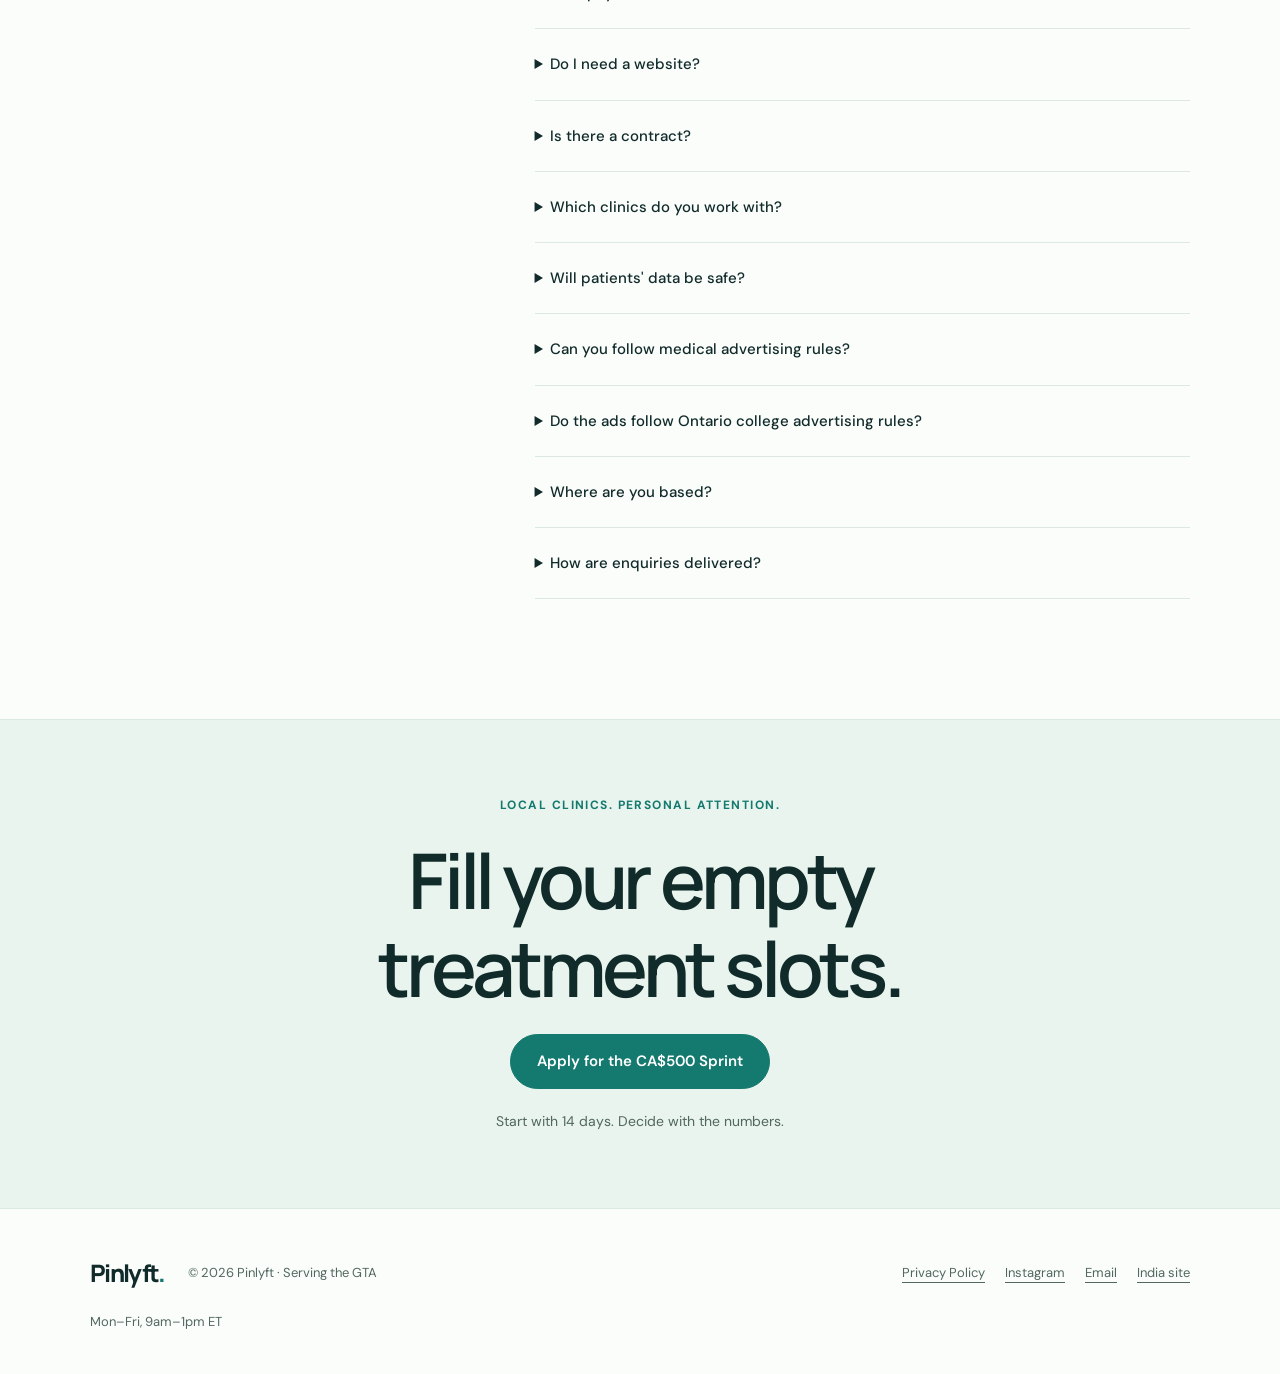
==== commit 49ec2125: "Canada page: focus physio & aesthetics in Brampton/Mississauga; college-compliant review wording; ad" ====
--- a/canada/index.html
+++ b/canada/index.html
@@ -10,14 +10,14 @@
 <link rel="stylesheet" href="/assets/css/style.css">
 <script src="/assets/js/tracking.js" defer></script>
 <script src="/assets/js/main.js" defer></script>
-<title>Pinlyft | Facebook &amp; Instagram Ads for Clinics in the Greater Toronto Area</title>
-<meta name="description" content="Meta ads and Google Maps for dental, skin, hair, physio and chiropractic clinic owners in the GTA. Try Pinlyft’s CA$500 14-Day Enquiry Sprint. Your ad account. No contract.">
+<title>Pinlyft | Meta Ads &amp; Google Maps for Physio and Aesthetics Clinics in Brampton &amp; Mississauga</title>
+<meta name="description" content="Meta ads and Google Maps for physiotherapy and aesthetics clinic owners in Brampton, Mississauga and the west GTA. Try Pinlyft’s CA$500 14-Day Enquiry Sprint. Your ad account. No contract.">
 <link rel="canonical" href="https://pinlyft.github.io/canada/">
 <meta property="og:type" content="website">
-<meta property="og:locale" content="en_IN">
+<meta property="og:locale" content="en_CA">
 <meta property="og:site_name" content="Pinlyft">
 <meta property="og:title" content="Your clinic. More local enquiries. | Pinlyft">
-<meta property="og:description" content="For clinic owners in the GTA. A CA$500, 14-day Meta ads sprint. Clear costs. Your own ad account.">
+<meta property="og:description" content="For physio &amp; aesthetics clinic owners in Brampton &amp; Mississauga. A CA$500, 14-day Meta ads sprint. Clear costs. Your own ad account.">
 <meta property="og:url" content="https://pinlyft.github.io/canada/">
 <meta property="og:image" content="https://pinlyft.github.io/assets/img/og.jpg">
 <meta property="og:image:width" content="1200">
@@ -25,21 +25,21 @@
 <meta property="og:image:alt" content="Pinlyft — Meta ads for clinic owners in the GTA. 14-Day Enquiry Sprint, CA$500 plus ad spend.">
 <meta name="twitter:card" content="summary_large_image">
 <meta name="twitter:title" content="Pinlyft | More local enquiries for your clinic">
-<meta name="twitter:description" content="For clinic owners in the GTA. The 14-Day Enquiry Sprint: CA$500 plus ad spend. No contract.">
+<meta name="twitter:description" content="For physio &amp; aesthetics clinic owners in Brampton &amp; Mississauga. The 14-Day Enquiry Sprint: CA$500 plus ad spend. No contract.">
 <meta name="twitter:image" content="https://pinlyft.github.io/assets/img/og.jpg">
-<script type="application/ld+json">{"@context":"https://schema.org","@type":"ProfessionalService","name":"Pinlyft","url":"https://pinlyft.github.io/canada/","description":"Facebook and Instagram advertising for dental, skin, hair, physiotherapy and chiropractic clinics in the Greater Toronto Area.","areaServed":[{"@type":"City","name":"Toronto"},{"@type":"City","name":"Brampton"},{"@type":"City","name":"Mississauga"}],"founder":{"@type":"Person","name":"Siddharth"},"sameAs":["https://www.instagram.com/pinlyft"],"priceRange":"CA$500–CA$1,500"}</script>
+<script type="application/ld+json">{"@context":"https://schema.org","@type":"ProfessionalService","name":"Pinlyft","url":"https://pinlyft.github.io/canada/","description":"Facebook and Instagram advertising and Google Maps work for physiotherapy and aesthetics clinics in Brampton, Mississauga and the Greater Toronto Area.","areaServed":[{"@type":"City","name":"Brampton"},{"@type":"City","name":"Mississauga"},{"@type":"City","name":"Toronto"}],"founder":{"@type":"Person","name":"Siddharth"},"sameAs":["https://www.instagram.com/pinlyft"],"priceRange":"CA$500–CA$1,500"}</script>
 </head>
 <body>
 <a class="skip" href="#main">Skip to content</a>
-<div class="audience">For dental · skin · hair · physio · chiro clinic owners in the GTA</div>
+<div class="audience">For physio &amp; aesthetics clinic owners in Brampton &amp; Mississauga</div>
 <header class="header"><div class="wrap header-inner"><a class="wordmark" href="/" aria-label="Pinlyft home">Pinlyft<span>.</span></a><nav aria-label="Main navigation"><a href="#how-it-works">How it works</a><a href="#pricing">Pricing</a><a href="#faq">FAQ</a></nav><a class="button small"  href="#apply">Apply now</a></div></header>
 <main id="main">
 <section class="hero wrap premium-hero">
-<div class="hero-copy"><p class="eyebrow">FOR DENTAL · SKIN · HAIR CLINIC OWNERS IN THE GTA</p><h1>Your clinic.<br><span>Your neighbourhood.</span><br>Your next enquiry.</h1><p class="intro">This page is for clinic owners and doctors, not patients. We run Facebook &amp; Instagram ads for clinics and send enquiries straight to your front desk.</p><div class="actions"><a class="button" href="#apply">Apply for the CA$500 Sprint</a><a class="text-link" href="#pricing">See exactly what it costs</a></div><p class="fine hero-note">One clinic per specialty per area · Founder-led · No contract.</p></div>
+<div class="hero-copy"><p class="eyebrow">FOR PHYSIO &amp; AESTHETICS CLINIC OWNERS · BRAMPTON &amp; MISSISSAUGA</p><h1>Your clinic.<br><span>Your neighbourhood.</span><br>Your next enquiry.</h1><p class="intro">This page is for clinic owners and practitioners, not patients. We run Facebook &amp; Instagram ads for clinics and send enquiries straight to your front desk.</p><div class="actions"><a class="button" href="#apply">Apply for the CA$500 Sprint</a><a class="text-link" href="#pricing">See exactly what it costs</a></div><p class="fine hero-note">One clinic per specialty per area · Founder-led · No contract.</p></div>
 <aside class="sprint-card" aria-label="14-Day Enquiry Sprint offer"><div class="card-top"><span class="eyebrow">THE LOCAL ADVANTAGE</span><span class="pill">GREATER TORONTO</span></div><div class="radius-art" aria-hidden="true"><div class="orbit orbit-one"></div><div class="orbit orbit-two"></div><div class="orbit orbit-three"></div><span class="map-label label-a">YOUR NEIGHBOURHOOD</span><div class="clinic-mark"><svg viewBox="0 0 48 48" fill="none"><path d="M10 42V14h28v28M6 42h36M18 42V30h12v12M24 4v14M17 11h14" stroke="currentColor" stroke-width="3"/><path d="M17 23h3m8 0h3" stroke="currentColor" stroke-width="3"/></svg></div><span class="radius-label">~5 km targeting</span></div><p class="eyebrow">14-DAY ENQUIRY SPRINT</p><p class="offer-price">CA$500<span>one-time agency fee</span></p><ul class="checks"><li>3 ads made for your clinic</li><li>Local targeting within ~5 km</li><li>Enquiries straight to your front desk</li></ul><div class="card-bottom">Ad spend separate · CA$15–30/day</div></aside>
 </section>
-<section class="math wrap" aria-label="The math"><div><strong>1 implant patient<br><span>= CA$3,000+</span></strong><p>Illustrative treatment value, not a promised return. Fees and margins vary.</p></div><div><strong>1 empty chair-hour<br><span>= lost forever</span></strong><p>Help more local people discover your clinic.</p></div><div><strong>CA$15–30/day<br><span>ad spend</span></strong><p>Paid to Meta directly. Always on your own card.</p></div></section>
-<section class="section wrap reveal"><div class="section-heading"><p class="eyebrow">A LOCAL VISIBILITY PROBLEM</p><h2>Why patients aren't<br>finding you.</h2></div><div class="three-col points"><article><h3>Your area is already online.</h3><p>People around your clinic use Instagram to explore implants, aligners, laser and hair treatments every day.</p></article><article><h3>Referrals only go so far.</h3><p>Many clinics rely on referrals and Practo. That can leave empty chair-hours between recommendations.</p></article><article><h3>Show up closer to home.</h3><p>We put your clinic in front of nearby people as they explore their options, making it easier to enquire.</p></article></div></section>
+<section class="math wrap" aria-label="The math"><div><strong>1 new patient<br><span>= often several visits</span></strong><p>Illustrative, not a promised return. Treatment plans and fees vary.</p></div><div><strong>1 empty treatment slot<br><span>= lost forever</span></strong><p>Help more local people discover your clinic.</p></div><div><strong>CA$15–30/day<br><span>ad spend</span></strong><p>Paid to Meta directly. Always on your own card.</p></div></section>
+<section class="section wrap reveal"><div class="section-heading"><p class="eyebrow">A LOCAL VISIBILITY PROBLEM</p><h2>Why patients aren't<br>finding you.</h2></div><div class="three-col points"><article><h3>Your area is already online.</h3><p>People around your clinic use Instagram to explore physio, laser, skin and wellness treatments every day.</p></article><article><h3>Referrals only go so far.</h3><p>Many clinics rely on referrals, walk-ins and insurer lists. That can leave empty slots between recommendations.</p></article><article><h3>Show up closer to home.</h3><p>We put your clinic in front of nearby people as they explore their options, making it easier to enquire.</p></article></div></section>
 <section id="how-it-works" class="scroll-story" aria-labelledby="story-title">
 <div class="wrap story-heading"><p class="eyebrow">SMALL START. CLEAR PROCESS.</p><h2 id="story-title">Four steps.<br><span>A little more clarity.</span></h2><p>From the first conversation to your next decision.<br>One founder with you throughout.</p></div>
 <div class="wrap story-grid">
@@ -47,7 +47,7 @@
 <div class="story-caption"><span>THE 14-DAY ENQUIRY SPRINT</span><span class="scene-counter">01 / 04</span></div>
 <div class="visual-stage">
 <div class="scene scene-call"><div class="conversation"><div class="avatar">S</div><p>Let's start<br>with your clinic.</p><span>Siddharth · Founder, Pinlyft</span><div class="call-details"><span>Your treatments</span><span>Your area</span><span>Your front desk</span></div><div class="call-time">15 minutes. A clear starting point.</div></div></div>
-<div class="scene scene-creative"><div class="creative-card creative-back"><span>SKIN</span></div><div class="creative-card creative-mid"><span>HAIR</span></div><div class="creative-card creative-front"><span>MADE FOR YOUR CLINIC</span><div class="creative-symbol">P<span>.</span></div><strong>Local care.<br>Local attention.</strong><small>Illustrative ad layout</small></div><div class="creative-label">3 custom ads. Your own account.</div></div>
+<div class="scene scene-creative"><div class="creative-card creative-back"><span>LASER</span></div><div class="creative-card creative-mid"><span>PHYSIO</span></div><div class="creative-card creative-front"><span>MADE FOR YOUR CLINIC</span><div class="creative-symbol">P<span>.</span></div><strong>Local care.<br>Local attention.</strong><small>Illustrative ad layout</small></div><div class="creative-label">3 custom ads. Your own account.</div></div>
 <div class="scene scene-local"><div class="local-ring ring-outer"></div><div class="local-ring ring-middle"></div><div class="local-ring ring-inner"></div><div class="clinic-pin">Your<br>clinic</div><span class="radius-note">~5 km</span><div class="enquiry-note"><span>DIRECT TO YOUR FRONT DESK</span><strong>Enquiries sent to you daily.</strong><small>Daily lead reporting included.</small></div></div>
 <div class="scene scene-decision"><div class="decision-sheet"><span>DAY 14 · REVIEW TOGETHER</span><h3>Your numbers.<br>Your next move.</h3><div><small>CONTINUE IF IT WORKS</small><strong>CA$1,500<span>/month</span></strong></div><p>Or walk away.<br>You keep the ads and account.</p><span class="decision-tag">No contract.</span></div></div>
 </div><div class="story-track"><span></span></div><p class="story-bottom">Personally managed. Yours from day one.</p>
@@ -61,13 +61,13 @@
 </div><p class="fine wrap story-disclaimer">Launch timing depends on account access and Meta approval. Location targeting is approximate, subject to Meta's settings. Illustrations show the process, not campaign results.</p>
 </section>
 <section id="pricing" class="section wrap reveal"><div class="section-heading split"><div><p class="eyebrow">NO HIDDEN MATH</p><h2>Know what<br>you're paying.</h2></div><p>Our fee and your ad budget are separate.<br>We never touch your ad money.</p></div><div class="pricing-table" role="table" aria-label="Sprint and ongoing pricing"><div class="price-row" role="row"><span role="rowheader">OUR FEE</span><strong role="cell">CA$500</strong><span role="cell">for the 14-day Enquiry Sprint</span></div><div class="price-row" role="row"><span role="rowheader">AD SPEND</span><strong role="cell">CA$15–30/day</strong><span role="cell">paid to Meta, on your own card</span></div><div class="price-row" role="row"><span role="rowheader">AFTER</span><strong role="cell">CA$1,500/month</strong><span role="cell">Meta ads + Google Maps top-3 work, only if you want to continue. No contract.</span></div></div><p class="fine">Prices exclude HST if applicable.</p></section>
-<section id="google-maps" class="section wrap reveal"><div class="section-heading split"><div><p class="eyebrow">GOOGLE MAPS TOP 3</p><h2>Search "dentist near me" or "physio near me".<br>Three clinics show first.</h2></div><p>Patients compare the 3 clinics Google Maps shows first, then the ads in their feed. From month 2 we work on both, so people near you find you either way.</p></div><div class="pricing-table" role="table" aria-label="Google Maps top-3 work"><div class="price-row" role="row"><span role="rowheader">PROFILE</span><strong role="cell">Categories &amp; services</strong><span role="cell">the most specific categories, services, hours and photos for your clinic</span></div><div class="price-row" role="row"><span role="rowheader">REVIEWS</span><strong role="cell">A review system</strong><span role="cell">a simple way to ask every happy patient, and replies to every review within 24 hours</span></div><div class="price-row" role="row"><span role="rowheader">FRESHNESS</span><strong role="cell">Weekly posts</strong><span role="cell">written by us, checked by you; no keyword stuffing, no fake reviews</span></div><div class="price-row" role="row"><span role="rowheader">REPORT</span><strong role="cell">Monthly rank check</strong><span role="cell">where you show up on Maps around your clinic, month by month</span></div></div><p class="fine">No one can honestly guarantee a Google rank. We do the work Google's own guidelines reward and show you the numbers. Included in the CA$1,500/month plan.</p></section>
+<section id="google-maps" class="section wrap reveal"><div class="section-heading split"><div><p class="eyebrow">GOOGLE MAPS TOP 3</p><h2>Search "physio near me" or "laser hair removal near me".<br>Three clinics show first.</h2></div><p>Patients compare the 3 clinics Google Maps shows first, then the ads in their feed. From month 2 we work on both, so people near you find you either way.</p></div><div class="pricing-table" role="table" aria-label="Google Maps top-3 work"><div class="price-row" role="row"><span role="rowheader">PROFILE</span><strong role="cell">Categories &amp; services</strong><span role="cell">the most specific categories, services, hours and photos for your clinic</span></div><div class="price-row" role="row"><span role="rowheader">REVIEWS</span><strong role="cell">Review replies</strong><span role="cell">a reply to every Google review within 24 hours; asking for reviews or using testimonials only where your college&#8217;s rules allow it</span></div><div class="price-row" role="row"><span role="rowheader">FRESHNESS</span><strong role="cell">Weekly posts</strong><span role="cell">written by us, checked by you; no keyword stuffing, no fake reviews</span></div><div class="price-row" role="row"><span role="rowheader">REPORT</span><strong role="cell">Monthly rank check</strong><span role="cell">where you show up on Maps around your clinic, month by month</span></div></div><p class="fine">No one can honestly guarantee a Google rank. We do the work Google's own guidelines reward and show you the numbers. Included in the CA$1,500/month plan.</p></section>
 <section class="section wrap included reveal"><div><p class="eyebrow">THE DELIVERABLES</p><h2>What you get.</h2><p>Practical work. Clear ownership.</p></div><ul class="checks checklist"><li>3 custom ads</li><li>5 km targeting</li><li>Enquiries to your front desk</li><li>Daily lead report</li><li>Ad account in your name</li><li>One person handling it: the founder</li></ul></section>
 <section class="honest section reveal"><div class="wrap honest-inner"><div><p class="eyebrow">THE HONEST BIT</p><h2>We're new.<br>Here's why that's<br><span>good for you.</span></h2></div><div><p class="large-copy">We're taking our first <strong>5 clinics</strong>, and only <strong>one clinic per specialty per area</strong>, so we never run ads for two competitors on the same street. Each gets the founder's full attention.</p><p>You pay a small fee to test, not a big retainer. You keep the ad account and ads either way.</p><p>No borrowed success stories. No invented results. Just a clear scope, a daily report and a decision after 14 days.</p><a class="text-link" href="#apply">Let's start with your clinic</a></div></div></section>
 <section class="section wrap founder reveal"><div class="founder-photo"><img src="/assets/img/founder-placeholder.svg" data-founder-photo alt="S monogram placeholder for Siddharth's portrait" width="600" height="600" loading="lazy"><span>YOUR POINT OF CONTACT</span></div><div><p class="eyebrow">MEET THE FOUNDER</p><h2>Hi, I'm Siddharth.</h2><p>I studied in Toronto (M.Sc. in Computer Science, AI, York University) and worked in Brampton. I now run Pinlyft remotely and work Toronto mornings, so your calls and reports land in your business day.</p><p>I run every account personally, so you deal with one person, not a call centre.</p><blockquote>“I personally set up and watch every campaign.”</blockquote><a class="text-link" href="https://www.instagram.com/pinlyft" target="_blank" rel="noopener noreferrer">Get to know Pinlyft on Instagram</a></div></section>
-<section id="apply" class="section section-tint"><div class="wrap apply-layout"><div class="apply-copy"><p class="eyebrow">FOR CLINIC OWNERS &amp; MANAGERS</p><h2>Your next step<br>starts here.</h2><p>Apply for the <strong>CA$500 Sprint.</strong> Tell us a little about your clinic and Siddharth will get in touch.</p><p>No payment taken here.<br>We'll talk through the fit first.</p><div class="working-hours"><strong>A real person, on the other end.</strong><p>Mon–Fri, 9am–1pm ET</p></div></div><form id="application-form" class="application" method="post"><noscript><p class="notice">Please enable JavaScript to submit this form or visit <a href="https://www.instagram.com/pinlyft">Pinlyft on Instagram</a>.</p></noscript><p class="fine">All fields are required. Please don't include patient or medical information.</p><div class="form-grid"><div class="field"><label for="full-name">Full name</label><input id="full-name" name="name" autocomplete="name" required maxlength="100"></div><div class="field"><label for="phone">Mobile number</label><input id="phone" name="phone" type="tel" inputmode="tel" autocomplete="tel" placeholder="(416) 555-0123" aria-describedby="phone-hint" required maxlength="20"><small id="phone-hint">Canadian 10-digit number; +1 optional.</small></div><div class="field full"><label for="clinic">Clinic name</label><input id="clinic" name="clinic_name" autocomplete="organization" required maxlength="160"></div><div class="field"><label for="clinic-type">Clinic type</label><select id="clinic-type" name="clinic_type" required><option value="">Select clinic type</option><option>Dental</option><option>Skin</option><option>Hair</option><option>Physiotherapy</option><option>Chiropractic</option><option>Multi-speciality</option><option>Other</option></select></div><div class="field"><label for="area">Area</label><select id="area" name="city" required><option value="">Select area</option><option>Toronto</option><option>Brampton</option><option>Mississauga</option><option>Vaughan / Markham</option><option>Other</option></select></div><div class="field full"><label for="heard-from">How did you hear about Pinlyft?</label><select id="heard-from" name="heard_from" required><option value="">Select one</option><option>Instagram or Facebook ad</option><option>Instagram profile or post</option><option>Message from Pinlyft</option><option>Google search</option><option>Google Maps</option><option>ChatGPT or another AI assistant</option><option>Friend or colleague</option><option>Other</option></select></div></div><fieldset><legend>Are you running ads now?</legend><div class="choices"><label><input type="radio" name="running_ads" value="Yes myself" required>Yes myself</label><label><input type="radio" name="running_ads" value="Yes with an agency">Yes with an agency</label><label><input type="radio" name="running_ads" value="No">No</label></div></fieldset><fieldset aria-describedby="patient-message"><legend>I am the</legend><div class="choices"><label><input type="radio" name="role" value="Owner/Doctor" required>Owner/Doctor</label><label><input type="radio" name="role" value="Manager">Manager</label><label><input type="radio" name="role" value="Patient">Patient</label></div><p id="patient-message" class="notice" role="status" hidden>This form is for clinic owners. Please contact your clinic directly.</p></fieldset><div class="honeypot" aria-hidden="true"><label for="website">Leave this field empty</label><input id="website" name="_gotcha" tabindex="-1" autocomplete="off"></div><label class="consent"><input type="checkbox" name="consent" value="Agreed to phone/text/email contact and Privacy Policy" required><span>I agree to be contacted by phone, text or email about this service and accept the <a href="/privacy.html" target="_blank" rel="noopener">Privacy Policy</a>.</span></label><button id="submit-application" class="button" type="submit" disabled>Apply for the CA$500 Sprint</button><div id="form-feedback" role="status" aria-live="polite" tabindex="-1" hidden><p id="form-message"></p><a class="button secondary" id="form-whatsapp" href="mailto:pinlyft.agency@gmail.com?subject=14-Day%20Enquiry%20Sprint%20(Canada)">Or email us</a></div></form></div></section>
-<section id="faq" class="section wrap faq reveal"><div><p class="eyebrow">CLEAR ANSWERS</p><h2>Before you ask.</h2></div><div class="faq-list"><details><summary>Can you get us into Google's top 3?</summary><p>We can't promise a rank; anyone who does is guessing. From month 2 we work on what Google rewards: the right categories, steady genuine reviews, weekly posts and photos, and consistent listings. You see where you rank around your clinic every month.</p></details><details><summary>Do you guarantee patients?</summary><p>No. Nobody honest can. We commit to the work: 3 ads, setup, daily reports and full transparency on numbers. Enquiries, bookings and revenue depend on several factors, including your offer and follow-up.</p></details><details><summary>Who pays for the ads?</summary><p>You pay Meta directly on your own card, CA$15–30/day. We never handle your ad money.</p></details><details><summary>Do I need a website?</summary><p>No. Enquiries come through an Instagram/Facebook form and are sent to your front desk.</p></details><details><summary>Is there a contract?</summary><p>No. After 14 days you decide.</p></details><details><summary>Which clinics do you work with?</summary><p>Dental, skin, hair, physiotherapy and chiropractic clinics across the Greater Toronto Area, starting with Toronto, Brampton and Mississauga.</p></details><details><summary>Will patients' data be safe?</summary><p>We limit access to you, us and the service providers needed to deliver enquiries. No system is risk-free. Each clinic's patient lead form needs its own privacy notice; see our <a href="/privacy.html#clinic-campaigns">Privacy Policy</a> for how these differ.</p></details><details><summary>Can you follow medical advertising rules?</summary><p>Yes. We avoid misleading claims and before/after promises, and follow Meta's health ad policies. We check creative with you before launch; professional and treatment-specific restrictions may also apply.</p></details><details><summary>Do the ads follow RCDSO advertising rules?</summary><p>Yes. The ads stay factual: no testimonials, no superiority terms like “best” or “state of the art”, no unverifiable claims and nothing that plays on fear. You approve every ad before it runs.</p></details><details><summary>Where are you based?</summary><p>Siddharth runs Pinlyft remotely and works Toronto mornings, Mon–Fri 9am–1pm ET. Your ads run on your own Meta ad account in your name, so you see every dollar in real time.</p></details><details><summary>How are enquiries delivered?</summary><p>Each enquiry (name, phone, treatment interest) is sent to your front desk by email or text the same day, plus a daily summary. Calling back within an hour makes the biggest difference.</p></details></div></section>
-<section class="final-cta"><div class="wrap"><p class="eyebrow">LOCAL CLINICS. PERSONAL ATTENTION.</p><h2>Fill your empty<br>chair-hours.</h2><a class="button" href="#apply">Apply for the CA$500 Sprint</a><p>Start with 14 days. Decide with the numbers.</p></div></section>
+<section id="apply" class="section section-tint"><div class="wrap apply-layout"><div class="apply-copy"><p class="eyebrow">FOR CLINIC OWNERS &amp; MANAGERS</p><h2>Your next step<br>starts here.</h2><p>Apply for the <strong>CA$500 Sprint.</strong> Tell us a little about your clinic and Siddharth will get in touch.</p><p>No payment taken here.<br>We'll talk through the fit first.</p><div class="working-hours"><strong>A real person, on the other end.</strong><p>Mon–Fri, 9am–1pm ET</p></div></div><form id="application-form" class="application" method="post"><noscript><p class="notice">Please enable JavaScript to submit this form or visit <a href="https://www.instagram.com/pinlyft">Pinlyft on Instagram</a>.</p></noscript><p class="fine">All fields are required. Please don't include patient or medical information.</p><div class="form-grid"><div class="field"><label for="full-name">Full name</label><input id="full-name" name="name" autocomplete="name" required maxlength="100"></div><div class="field"><label for="phone">Mobile number</label><input id="phone" name="phone" type="tel" inputmode="tel" autocomplete="tel" placeholder="(416) 555-0123" aria-describedby="phone-hint" required maxlength="20"><small id="phone-hint">Canadian 10-digit number; +1 optional.</small></div><div class="field full"><label for="clinic">Clinic name</label><input id="clinic" name="clinic_name" autocomplete="organization" required maxlength="160"></div><div class="field"><label for="clinic-type">Clinic type</label><select id="clinic-type" name="clinic_type" required><option value="">Select clinic type</option><option>Physiotherapy</option><option>Aesthetics / med spa</option><option>Laser &amp; skin</option><option>Multidisciplinary / rehab</option><option>Chiropractic</option><option>Dental</option><option>Other</option></select></div><div class="field"><label for="area">Area</label><select id="area" name="city" required><option value="">Select area</option><option>Brampton</option><option>Mississauga</option><option>Etobicoke / Toronto</option><option>Oakville / Milton</option><option>Other</option></select></div><div class="field full"><label for="heard-from">How did you hear about Pinlyft?</label><select id="heard-from" name="heard_from" required><option value="">Select one</option><option>Instagram or Facebook ad</option><option>Instagram profile or post</option><option>Message from Pinlyft</option><option>Google search</option><option>Google Maps</option><option>ChatGPT or another AI assistant</option><option>Friend or colleague</option><option>Other</option></select></div></div><fieldset><legend>Are you running ads now?</legend><div class="choices"><label><input type="radio" name="running_ads" value="Yes myself" required>Yes myself</label><label><input type="radio" name="running_ads" value="Yes with an agency">Yes with an agency</label><label><input type="radio" name="running_ads" value="No">No</label></div></fieldset><fieldset aria-describedby="patient-message"><legend>I am the</legend><div class="choices"><label><input type="radio" name="role" value="Owner/Doctor" required>Owner/Doctor</label><label><input type="radio" name="role" value="Manager">Manager</label><label><input type="radio" name="role" value="Patient">Patient</label></div><p id="patient-message" class="notice" role="status" hidden>This form is for clinic owners. Please contact your clinic directly.</p></fieldset><div class="honeypot" aria-hidden="true"><label for="website">Leave this field empty</label><input id="website" name="_gotcha" tabindex="-1" autocomplete="off"></div><label class="consent"><input type="checkbox" name="consent" value="Agreed to phone/text/email contact and Privacy Policy" required><span>I agree to be contacted by phone, text or email about this service and accept the <a href="/privacy.html" target="_blank" rel="noopener">Privacy Policy</a>.</span></label><button id="submit-application" class="button" type="submit" disabled>Apply for the CA$500 Sprint</button><div id="form-feedback" role="status" aria-live="polite" tabindex="-1" hidden><p id="form-message"></p><a class="button secondary" id="form-whatsapp" href="mailto:pinlyft.agency@gmail.com?subject=14-Day%20Enquiry%20Sprint%20(Canada)">Or email us</a></div></form></div></section>
+<section id="faq" class="section wrap faq reveal"><div><p class="eyebrow">CLEAR ANSWERS</p><h2>Before you ask.</h2></div><div class="faq-list"><details><summary>Can you get us into Google's top 3?</summary><p>We can't promise a rank; anyone who does is guessing. From month 2 we work on what Google rewards: the right categories, replies to every review, weekly posts and photos, and consistent listings. You see where you rank around your clinic every month.</p></details><details><summary>Do you guarantee patients?</summary><p>No. Nobody honest can. We commit to the work: 3 ads, setup, daily reports and full transparency on numbers. Enquiries, bookings and revenue depend on several factors, including your offer and follow-up.</p></details><details><summary>Who pays for the ads?</summary><p>You pay Meta directly on your own card, CA$15–30/day. We never handle your ad money.</p></details><details><summary>Do I need a website?</summary><p>No. Enquiries come through an Instagram/Facebook form and are sent to your front desk.</p></details><details><summary>Is there a contract?</summary><p>No. After 14 days you decide.</p></details><details><summary>Which clinics do you work with?</summary><p>Physiotherapy and aesthetics clinics (laser, skin, med spa), starting with Brampton and Mississauga, then the wider GTA. We still talk to other clinic types case by case.</p></details><details><summary>Will patients' data be safe?</summary><p>We limit access to you, us and the service providers needed to deliver enquiries. No system is risk-free. Each clinic's patient lead form needs its own privacy notice; see our <a href="/privacy.html#clinic-campaigns">Privacy Policy</a> for how these differ.</p></details><details><summary>Can you follow medical advertising rules?</summary><p>Yes. We avoid misleading claims and before/after promises, and follow Meta's health ad policies. We check creative with you before launch; professional and treatment-specific restrictions may also apply.</p></details><details><summary>Do the ads follow Ontario college advertising rules?</summary><p>Yes. We follow your regulator&#8217;s rules, for example the College of Physiotherapists of Ontario, or the CPSO for physician-led clinics. The ads stay factual: no superiority terms like “best” or “state of the art”, no unverifiable claims, nothing that plays on fear, and testimonials or review requests only where your college allows them. You approve every ad before it runs.</p></details><details><summary>Where are you based?</summary><p>Siddharth runs Pinlyft remotely and works Toronto mornings, Mon–Fri 9am–1pm ET. Your ads run on your own Meta ad account in your name, so you see every dollar in real time.</p></details><details><summary>How are enquiries delivered?</summary><p>Each enquiry (name, phone, treatment interest) is sent to your front desk by email or text the same day, plus a daily summary. Calling back within an hour makes the biggest difference.</p></details></div></section>
+<section class="final-cta"><div class="wrap"><p class="eyebrow">LOCAL CLINICS. PERSONAL ATTENTION.</p><h2>Fill your empty<br>treatment slots.</h2><a class="button" href="#apply">Apply for the CA$500 Sprint</a><p>Start with 14 days. Decide with the numbers.</p></div></section>
 </main><footer class="footer wrap"><a class="wordmark" href="/">Pinlyft<span>.</span></a><p>© <span data-year>2026</span> Pinlyft · Serving the GTA</p><nav aria-label="Footer"><a href="/privacy.html">Privacy Policy</a><a href="https://www.instagram.com/pinlyft" target="_blank" rel="noopener noreferrer">Instagram</a><a href="mailto:pinlyft.agency@gmail.com">Email</a><a href="/">India site</a></nav><p class="fine">Mon–Fri, 9am–1pm ET</p></footer>
 <div id="contact-help" class="contact-help wrap" role="status" hidden></div>
 <a class="floating-wa button" href="#apply">Apply now</a>
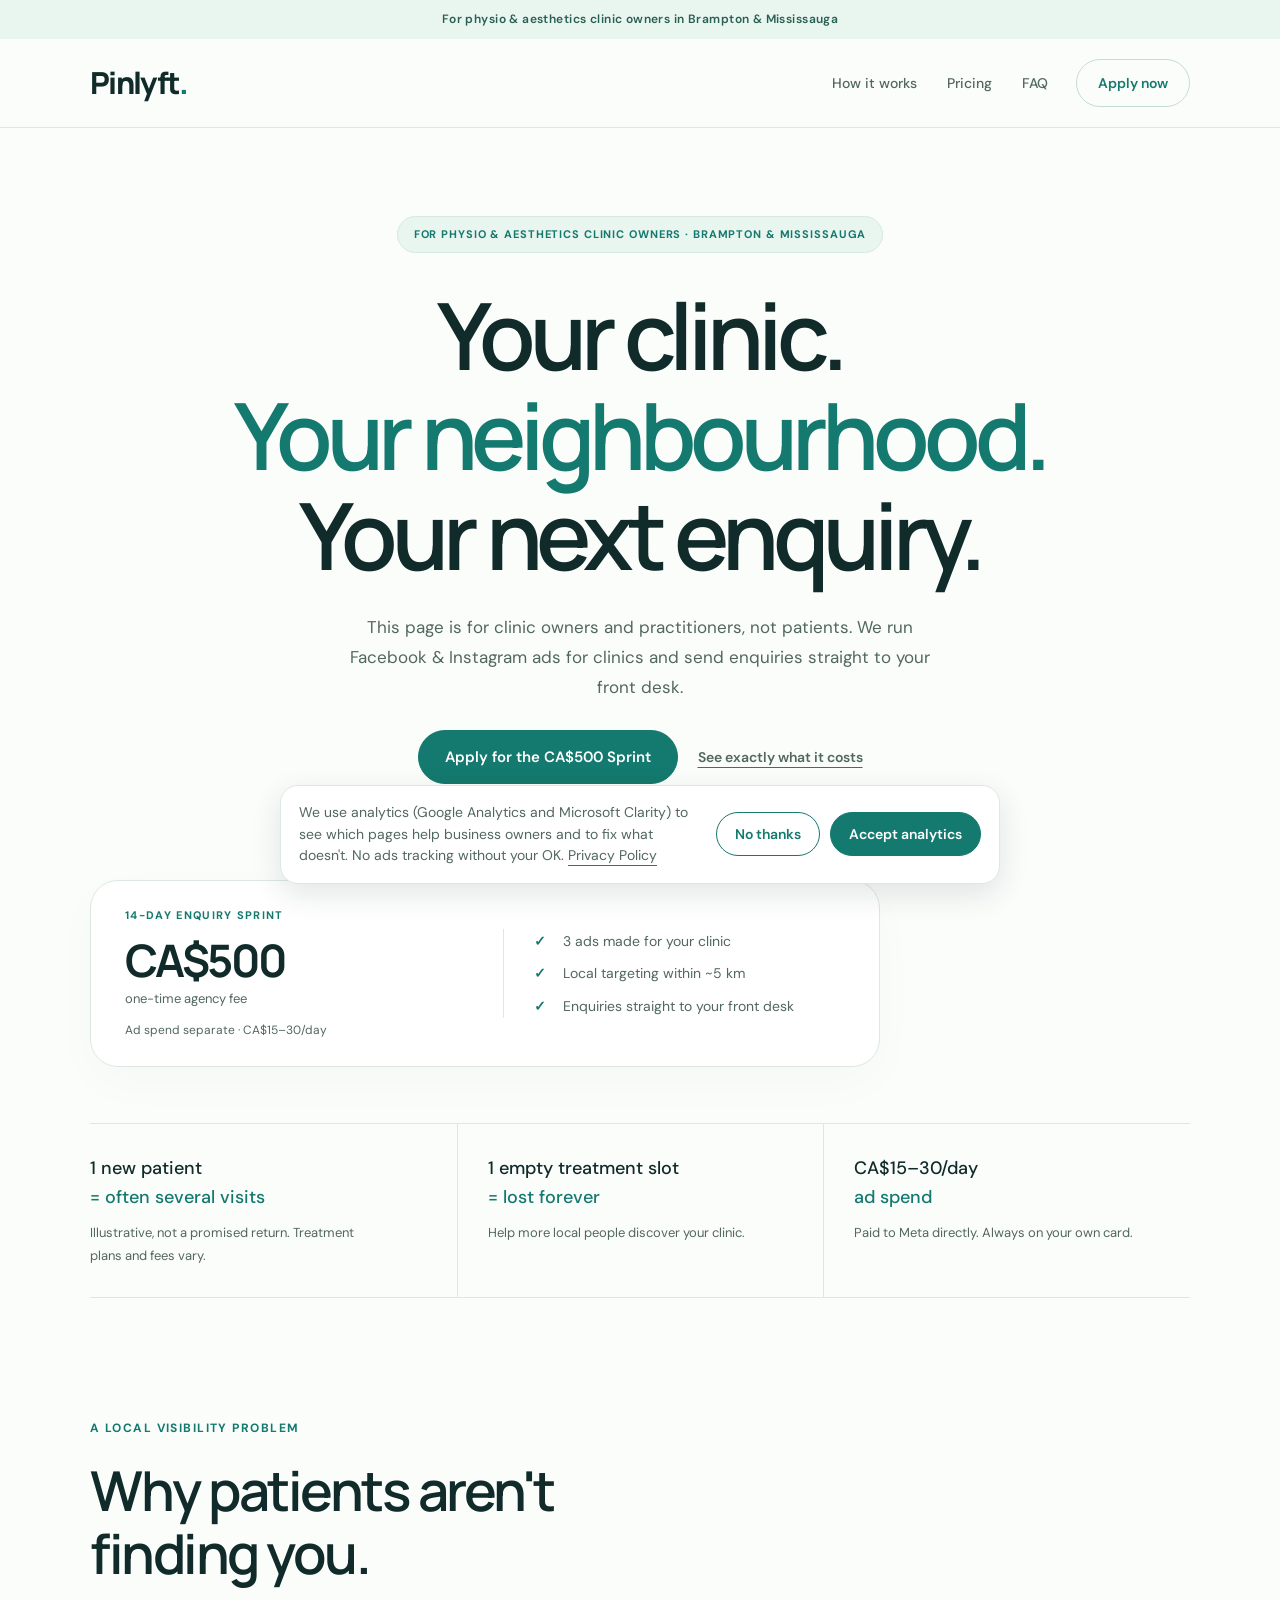
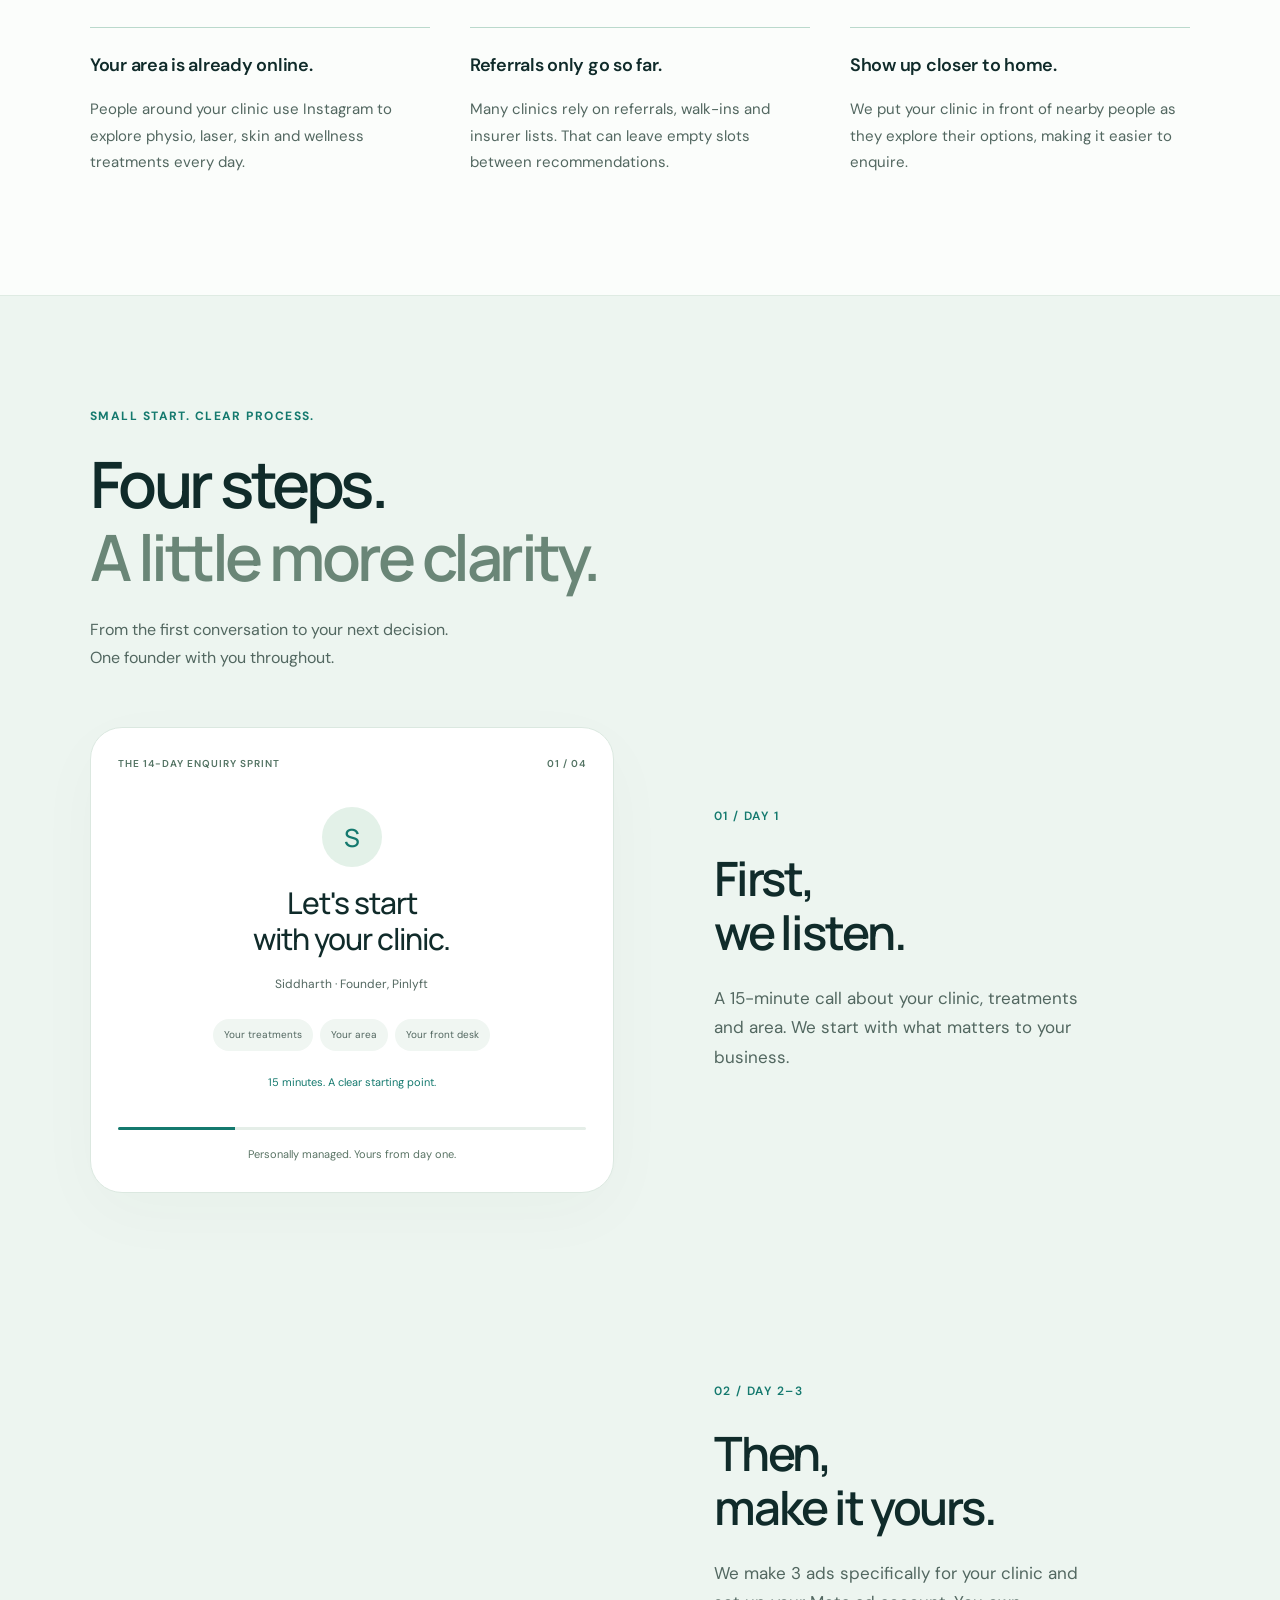
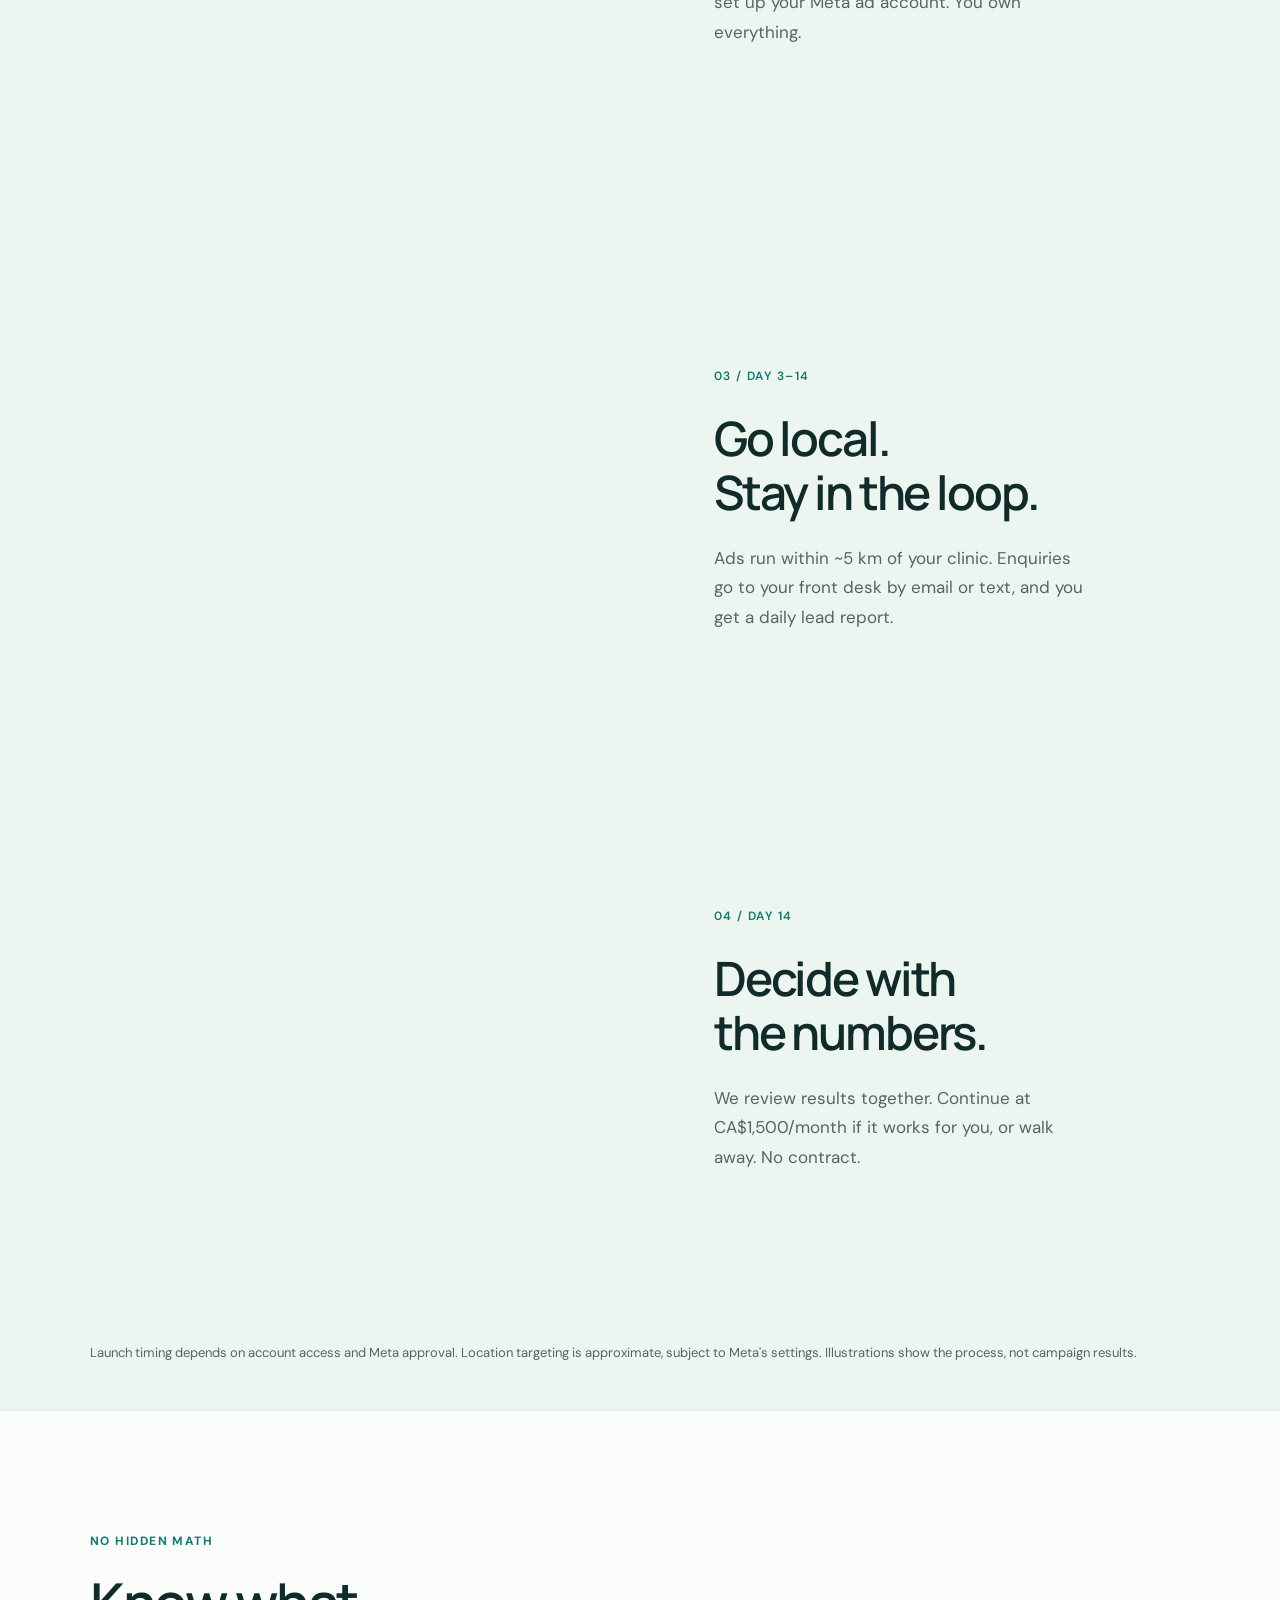
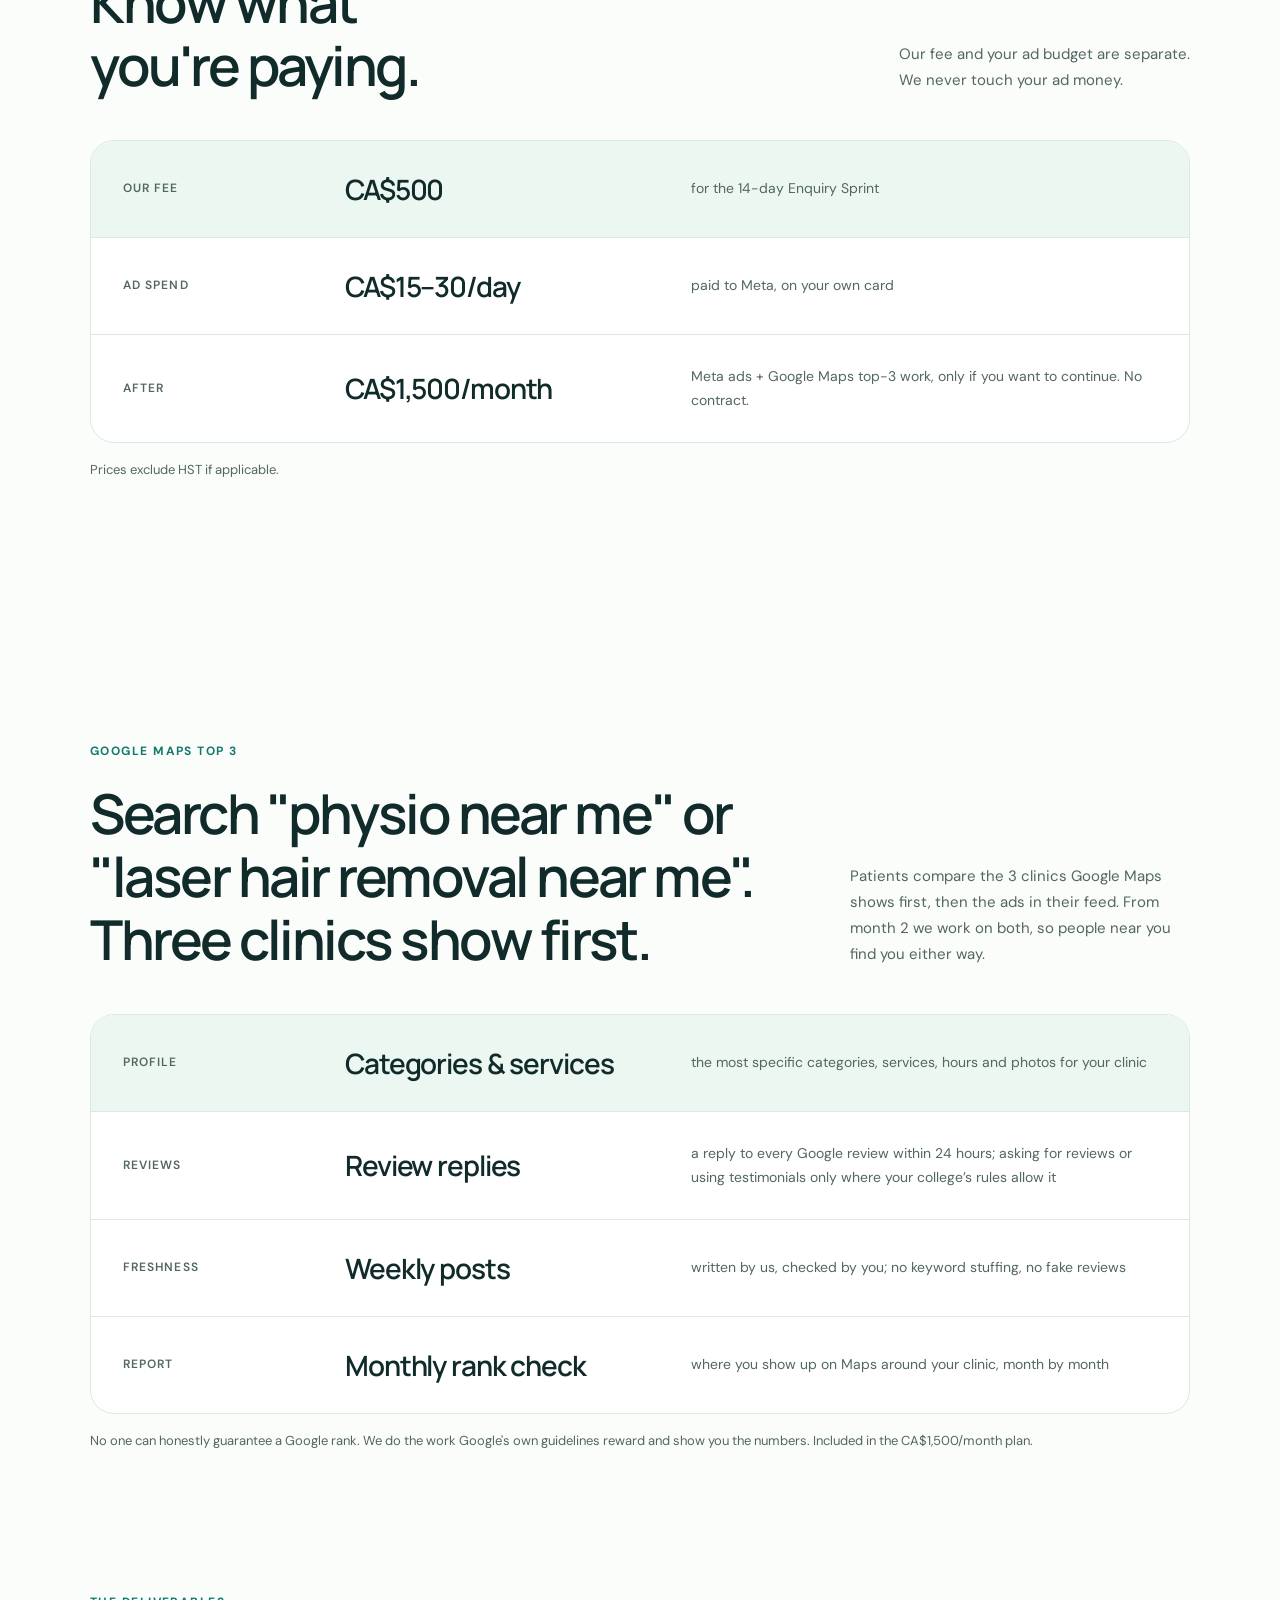
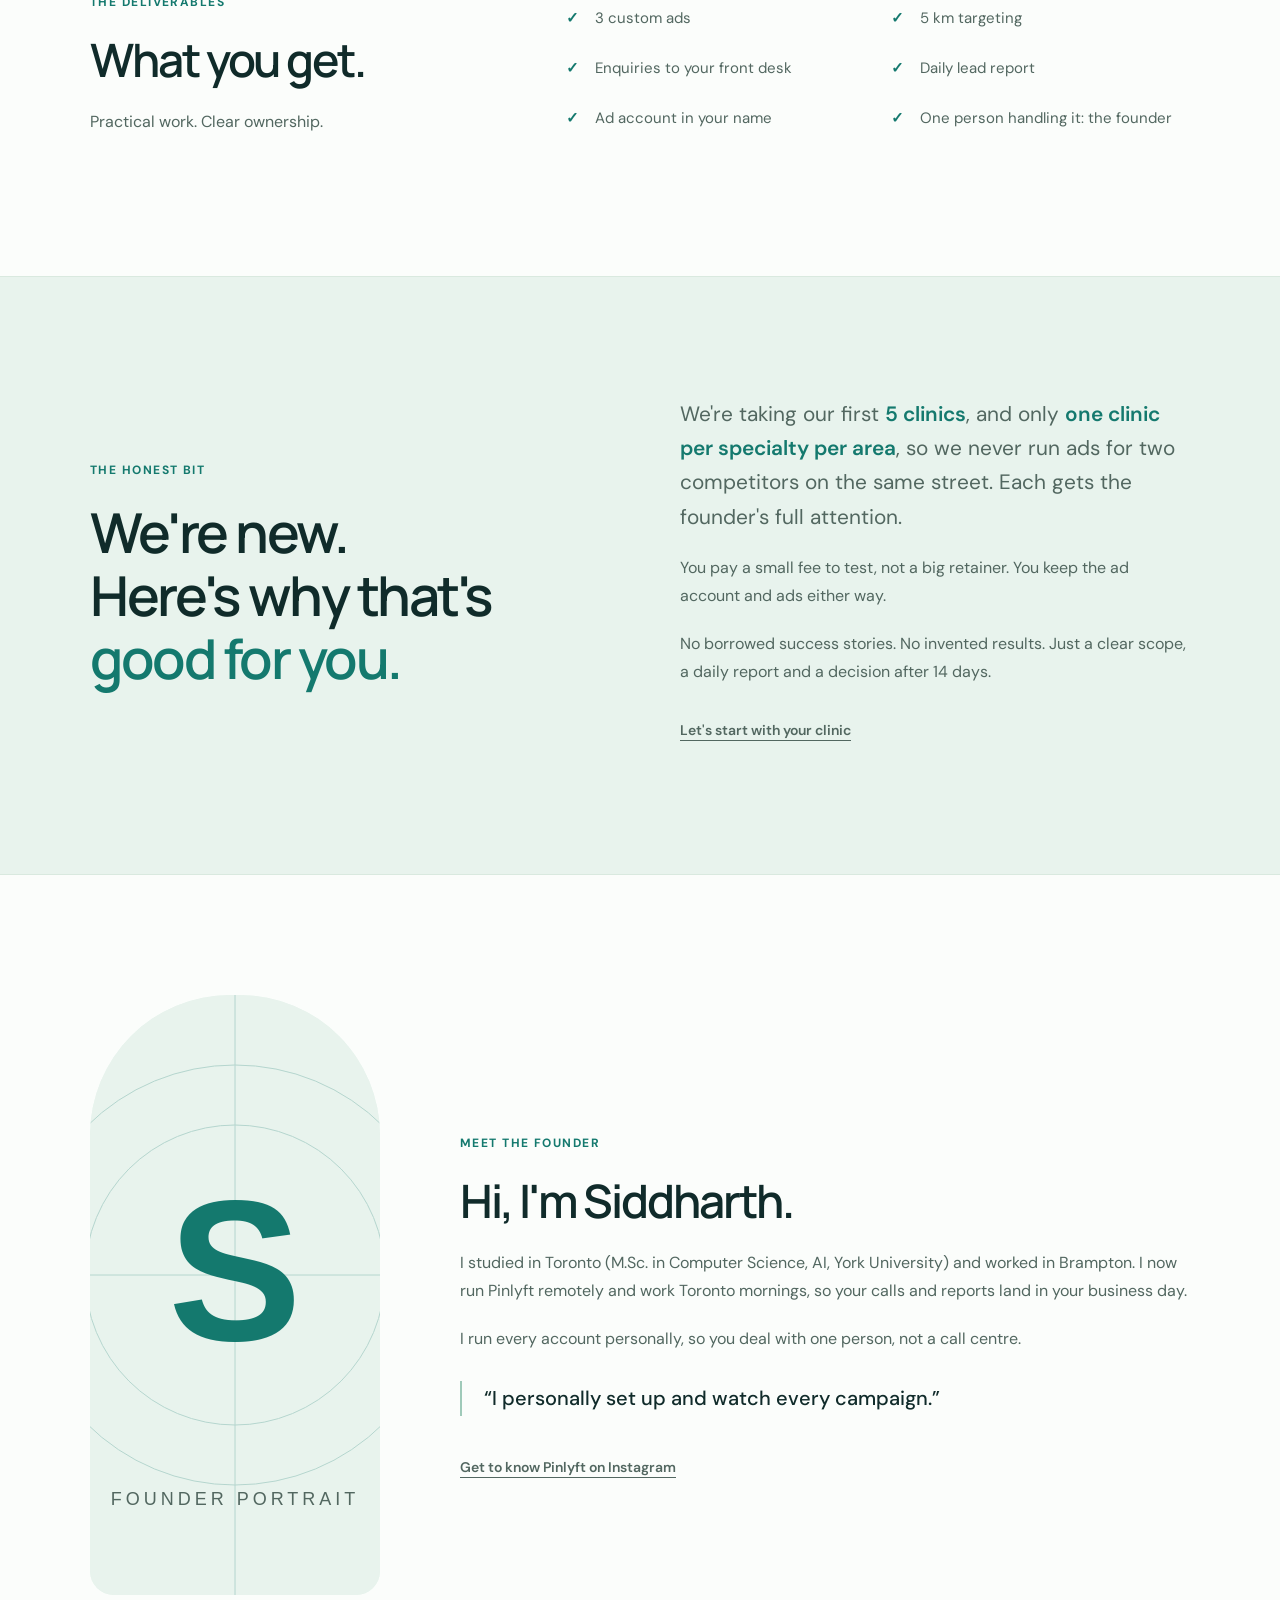
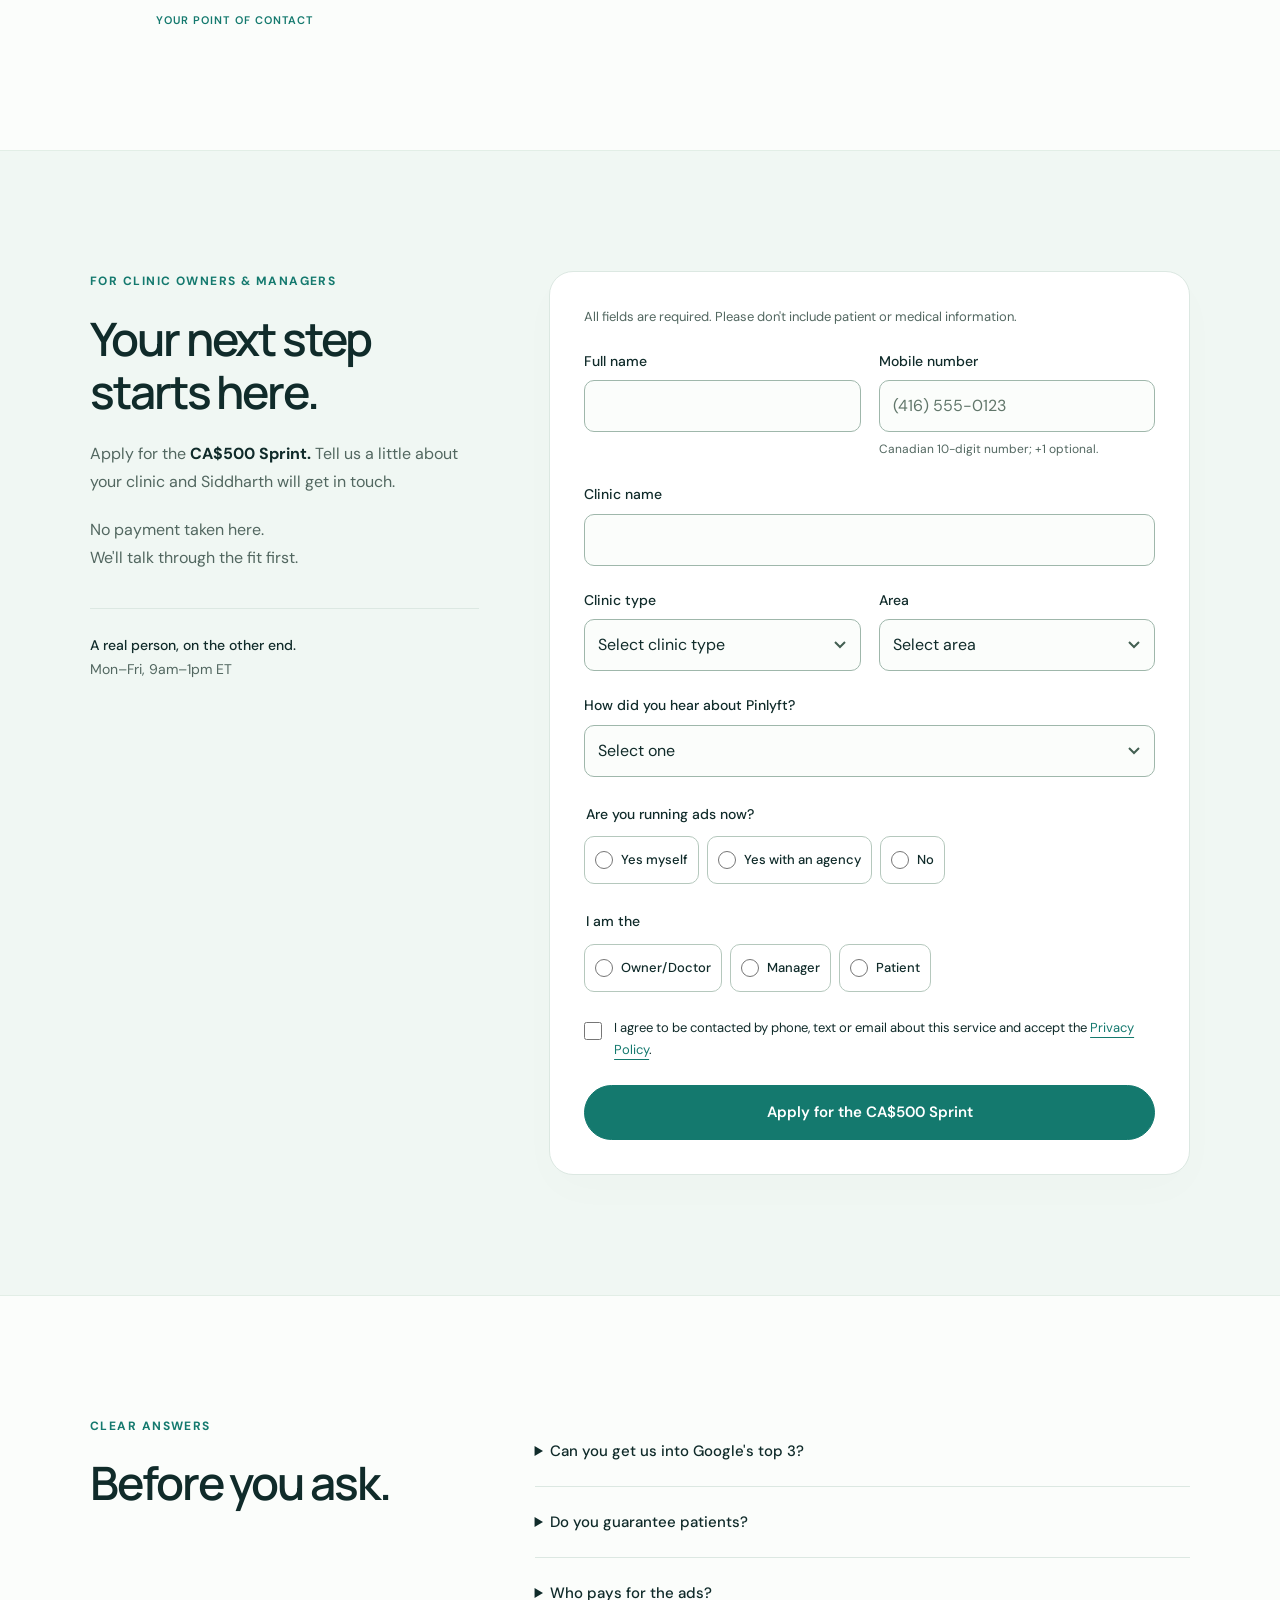
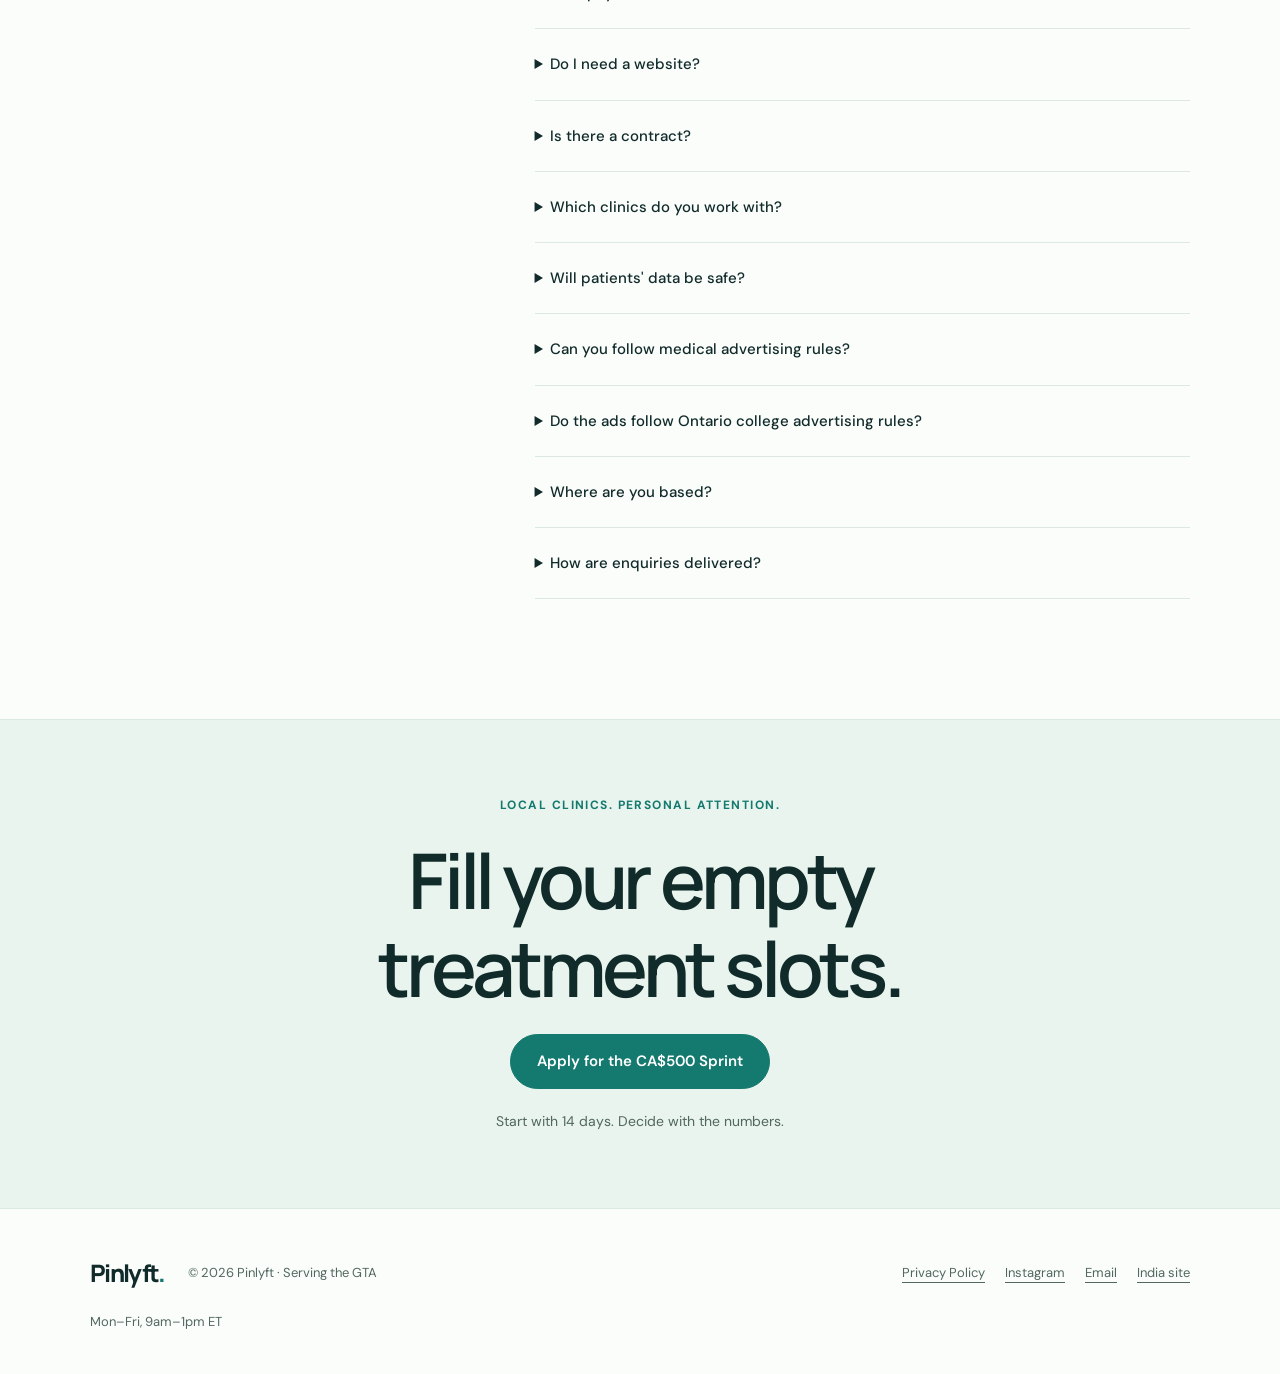
==== commit 37d42f2d: "Niche forms: owner-only roles, vendor/HRSP/TSSA/size qualifiers, internal lead score in subject + GA" ====
--- a/canada/index.html
+++ b/canada/index.html
@@ -8,8 +8,8 @@
 <link rel="preconnect" href="https://fonts.gstatic.com" crossorigin>
 <link href="https://fonts.googleapis.com/css2?family=DM+Sans:wght@400;500;600;700&family=Manrope:wght@400;500;600;700;800&display=swap" rel="stylesheet">
 <link rel="stylesheet" href="/assets/css/style.css">
-<script src="/assets/js/tracking.js" defer></script>
-<script src="/assets/js/main.js" defer></script>
+<script src="/assets/js/tracking.js?v=20261128b" defer></script>
+<script src="/assets/js/main.js?v=20261128b" defer></script>
 <title>Pinlyft | Meta Ads &amp; Google Maps for Physio and Aesthetics Clinics in Brampton &amp; Mississauga</title>
 <meta name="description" content="Meta ads and Google Maps for physiotherapy and aesthetics clinic owners in Brampton, Mississauga and the west GTA. Try Pinlyft’s CA$500 14-Day Enquiry Sprint. Your ad account. No contract.">
 <link rel="canonical" href="https://pinlyft.github.io/canada/">
